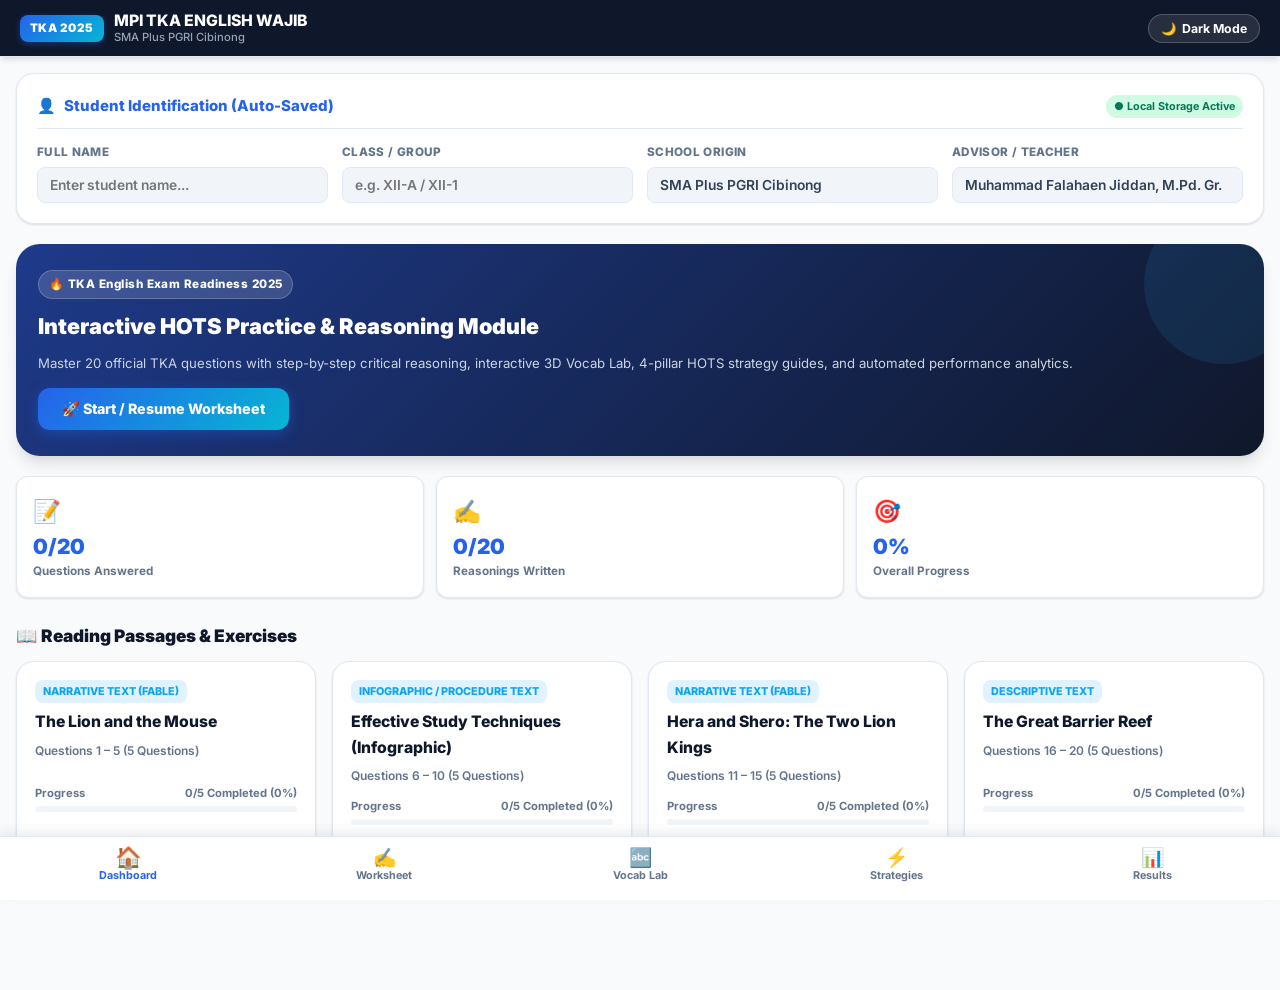
==== student.html @ 80ebc9cf "Add files via upload" ====
<!DOCTYPE html>
<html lang="en" data-theme="light">
<head>
  <meta charset="UTF-8">
  <meta name="viewport" content="width=device-width, initial-scale=1.0, maximum-scale=1.0, user-scalable=no, viewport-fit=cover">
  <title>MPI TKA BAHASA INGGRIS SMA 2025 (WAJIB) — Student Worksheet & Reasoning Mode</title>
  <meta name="description" content="Modul Latihan 20 Soal TKA, Penalaran Siswa, Vocab Lab & Strategi Cepat TKA Bahasa Inggris SMA 2025 — SMA Plus PGRI Cibinong">

  <!-- Google Fonts: Inter & Merriweather -->
  <link rel="preconnect" href="https://fonts.googleapis.com">
  <link rel="preconnect" href="https://fonts.gstatic.com" crossorigin>
  <link href="https://fonts.googleapis.com/css2?family=Inter:wght@400;500;600;700;800;900&family=Merriweather:ital,wght@0,300;0,400;0,700;1,300;1,400&display=swap" rel="stylesheet">

  <!-- Main Stylesheet -->
  <link rel="stylesheet" href="style.css">
</head>
<body>

<div class="app-container">
  <!-- ========================================================================
       TOP NAVIGATION BAR
       ======================================================================== -->
  <header class="navbar">
    <div class="nav-brand" onclick="setView('dashboard')">
      <span class="brand-badge">TKA 2025</span>
      <div class="brand-title">
        <span>MPI TKA ENGLISH WAJIB</span>
        <span class="sub">SMA Plus PGRI Cibinong</span>
      </div>
    </div>
    <div class="nav-actions">
      <button class="btn-theme-toggle" id="btn-theme-toggle" onclick="toggleTheme()">
        <span id="theme-icon">🌙</span>
        <span id="theme-label">Dark Mode</span>
      </button>
    </div>
  </header>

  <!-- ========================================================================
       MAIN VIEWS CONTAINER
       ======================================================================== -->
  <main class="main-view-container">

    <!-- ======================================================================
         MODUL 1: DASHBOARD & IDENTITAS SISWA
         ====================================================================== -->
    <section id="view-dashboard" class="view-section active">
      <!-- Student Profile Card -->
      <div class="student-id-card">
        <div class="id-card-header">
          <div class="id-card-title">
            <span>👤</span>
            <span>Student Identification (Auto-Saved)</span>
          </div>
          <span class="auto-save-pill">● Local Storage Active</span>
        </div>
        <div class="student-inputs-grid">
          <div class="student-input-group">
            <label class="student-input-label" for="input-student-name">Full Name</label>
            <input type="text" id="input-student-name" class="student-input-field" placeholder="Enter student name...">
          </div>
          <div class="student-input-group">
            <label class="student-input-label" for="input-student-class">Class / Group</label>
            <input type="text" id="input-student-class" class="student-input-field" placeholder="e.g. XII-A / XII-1">
          </div>
          <div class="student-input-group">
            <label class="student-input-label" for="input-student-school">School Origin</label>
            <input type="text" id="input-student-school" class="student-input-field" value="SMA Plus PGRI Cibinong" readonly>
          </div>
          <div class="student-input-group">
            <label class="student-input-label" for="input-student-teacher">Advisor / Teacher</label>
            <input type="text" id="input-student-teacher" class="student-input-field" value="Muhammad Falahaen Jiddan, M.Pd. Gr." readonly>
          </div>
        </div>
      </div>

      <!-- Hero Banner -->
      <div class="dash-hero-card">
        <div class="hero-tag">🔥 TKA English Exam Readiness 2025</div>
        <h1 class="hero-main-title">Interactive HOTS Practice & Reasoning Module</h1>
        <p class="hero-main-desc">
          Master 20 official TKA questions with step-by-step critical reasoning, interactive 3D Vocab Lab, 4-pillar HOTS strategy guides, and automated performance analytics.
        </p>
        <button class="hero-btn-start" onclick="setView('worksheet')">
          <span>🚀 Start / Resume Worksheet</span>
        </button>
      </div>

      <!-- Summary Statistics Indicators -->
      <div class="dash-stats-grid">
        <div class="dash-stat-box">
          <div class="stat-icon">📝</div>
          <div class="stat-val" id="dash-stat-answered">0/20</div>
          <div class="stat-label">Questions Answered</div>
        </div>
        <div class="dash-stat-box">
          <div class="stat-icon">✍️</div>
          <div class="stat-val" id="dash-stat-reasons">0/20</div>
          <div class="stat-label">Reasonings Written</div>
        </div>
        <div class="dash-stat-box">
          <div class="stat-icon">🎯</div>
          <div class="stat-val" id="dash-stat-progress">0%</div>
          <div class="stat-label">Overall Progress</div>
        </div>
      </div>

      <!-- Reading Passages List -->
      <div class="section-heading">
        <span>📖 Reading Passages & Exercises</span>
      </div>
      <div class="passages-grid" id="dashboard-passages-list">
        <!-- Injected via JavaScript -->
      </div>
    </section>

    <!-- ======================================================================
         MODUL 2: WORKSHEET & STUDENT REASONING (HOTS)
         ====================================================================== -->
    <section id="view-worksheet" class="view-section">
      <!-- Mobile Segmented Switcher (Visible on Mobile) -->
      <div class="segmented-control">
        <button class="segmented-btn" id="btn-seg-read" onclick="setMobileWorksheetTab('read')">
          📖 Read Passage
        </button>
        <button class="segmented-btn active" id="btn-seg-quiz" onclick="setMobileWorksheetTab('quiz')">
          ✍️ Questions & Reasons
        </button>
      </div>

      <!-- Horizontal Scrollable Question Number Pills Bar (1 - 20) -->
      <div class="question-pills-bar" id="question-pills-bar">
        <!-- Injected via JavaScript -->
      </div>

      <!-- Split Workspace Container -->
      <div class="workspace-container" id="worksheet-split-area" data-mobile-tab="quiz">
        <!-- Left Panel: Reading Passage -->
        <div class="reading-panel">
          <div class="reading-toolbar">
            <div class="reading-controls-group">
              <span style="font-size: 0.78rem; font-weight: 800; color: var(--text-muted);">FONT:</span>
              <button class="tool-btn" onclick="setFontSize('sm')">A-</button>
              <button class="tool-btn" onclick="setFontSize('md')">Default</button>
              <button class="tool-btn" onclick="setFontSize('lg')">A+</button>
              <button class="tool-btn" onclick="setFontFamily('serif')">Serif</button>
              <button class="tool-btn" onclick="setFontFamily('sans')">Sans</button>
            </div>
          </div>

          <!-- Audio TTS Toolbar -->
          <div class="tts-player-bar">
            <div class="tts-status">
              <span id="tts-status-text">TTS Audio Reader</span>
            </div>
            <div class="tts-btns">
              <button class="btn-tts" id="btn-tts-play" onclick="speakPassage()">🔊 Play Passage</button>
            </div>
          </div>

          <div class="reading-meta-header">
            <h2 class="reading-title" id="reading-text-title">Reading Passage</h2>
            <p class="reading-citation" id="reading-text-citation">Source & Genre</p>
          </div>

          <!-- Paragraphs Content -->
          <div class="passage-content font-serif size-md" id="reading-passage-body">
            <!-- Injected via JavaScript -->
          </div>
        </div>

        <!-- Right Panel: Questions & Reasoning -->
        <div class="quiz-panel">
          <div class="question-card">
            <div class="q-header">
              <span class="q-number-title" id="q-number-display">Question 1 of 20</span>
              <span class="q-indicator-tag" id="q-indicator-display">Indicator Type</span>
            </div>

            <div class="q-body-text" id="q-body-display">
              <!-- Question Text -->
            </div>

            <!-- Options Container (MC / MCMA / Categorization) -->
            <div id="q-options-container">
              <!-- Injected via JavaScript -->
            </div>

            <!-- Mandatory Reasoning Box (HOTS) -->
            <div class="reasoning-box-wrapper">
              <div class="reasoning-header">
                <span class="reasoning-title">✍️ Why did you choose this answer? (Reasoning & Text Evidence)</span>
                <span class="char-counter" id="q-reason-char-count">0 chars</span>
              </div>
              <p class="reasoning-helper-text">
                Cite specific paragraph numbers (e.g. ¶ P2, ¶ P4) or key sentences that substantiate your choice.
              </p>
              <textarea
                id="q-student-reason"
                class="student-reason-textarea"
                placeholder="Type your critical reasoning and textual evidence here..."
                oninput="onReasonInput(event)"
              ></textarea>
            </div>
          </div>

          <!-- Footer Navigation -->
          <div class="worksheet-footer-nav">
            <button class="btn-q-nav" id="btn-q-prev" onclick="selectQuestionIndex(AppState.currentQuestionIndex - 1)">
              ◀ Previous
            </button>
            <button class="btn-q-nav primary" id="btn-q-next" onclick="selectQuestionIndex(AppState.currentQuestionIndex + 1)">
              <span>Next Question</span> ➔
            </button>
          </div>
        </div>
      </div>

      <!-- Floating Action Button "👀 Peek Passage" (Mobile) -->
      <button class="btn-fab-peek" id="btn-fab-peek" onclick="openPeekPassage()">
        <span>👀 Peek Passage</span>
      </button>
    </section>

    <!-- ======================================================================
         MODUL 3: VOCABULARY / CONCEPT LAB (4 INTERACTIVE MODES)
         ====================================================================== -->
    <section id="view-vocab" class="view-section">
      <div class="section-heading">
        <span>🔤 Vocabulary & Concept Lab</span>
      </div>

      <!-- Filter Pills Bar -->
      <div class="filter-pills-bar">
        <button class="filter-pill-btn active" data-filter="all" onclick="setVocabFilter('all')">All Passages</button>
        <button class="filter-pill-btn" data-filter="1" onclick="setVocabFilter('1')">Text 1 (Fable 1)</button>
        <button class="filter-pill-btn" data-filter="2" onclick="setVocabFilter('2')">Text 2 (Infographic)</button>
        <button class="filter-pill-btn" data-filter="3" onclick="setVocabFilter('3')">Text 3 (Fable 2)</button>
        <button class="filter-pill-btn" data-filter="4" onclick="setVocabFilter('4')">Text 4 (Descriptive)</button>
      </div>

      <!-- 4 Activity Mode Tabs -->
      <div class="vocab-mode-tabs">
        <button class="vocab-mode-btn active" data-act="flipcard" onclick="setVocabActivity('flipcard')">🎴 Flip Cards</button>
        <button class="vocab-mode-btn" data-act="match" onclick="setVocabActivity('match')">🧩 Match Words</button>
        <button class="vocab-mode-btn" data-act="context" onclick="setVocabActivity('context')">💡 Context Quiz</button>
        <button class="vocab-mode-btn" data-act="table" onclick="setVocabActivity('table')">📋 Word Master</button>
      </div>

      <!-- Mode 1: 3D Flip Card Container -->
      <div id="vocab-mode-flipcard">
        <div class="flipcard-container">
          <div class="flipcard-card" id="flipcard-item" onclick="flipCurrentCard()">
            <!-- Injected via JavaScript -->
          </div>
          <div class="flip-controls">
            <button class="tool-btn" onclick="prevFlipCard()">◀ Prev</button>
            <span id="flipcard-counter" style="font-weight: 800; font-size: 0.85rem;">Card 1 of 10</span>
            <button class="tool-btn" onclick="nextFlipCard()">Next ▶</button>
            <button class="tool-btn" onclick="shuffleFlipCards()">🔀 Shuffle</button>
          </div>
        </div>
      </div>

      <!-- Mode 2: Match Words Game Container -->
      <div id="vocab-mode-match" style="display: none;">
        <div class="match-game-container">
          <div class="match-game-header">
            <span id="match-game-score" style="font-weight: 800; color: var(--academic-blue);">Matched: 0 / 6</span>
            <button class="tool-btn" onclick="resetMatchGame()">🔄 New Shuffle</button>
          </div>
          <div class="match-grid-cols">
            <div class="match-col" id="match-col-left">
              <!-- English Words -->
            </div>
            <div class="match-col" id="match-col-right">
              <!-- Indonesian Meanings -->
            </div>
          </div>
        </div>
      </div>

      <!-- Mode 3: Context Quiz Container -->
      <div id="vocab-mode-context" style="display: none;">
        <div id="context-quiz-box">
          <!-- Injected via JavaScript -->
        </div>
      </div>

      <!-- Mode 4: Word Master Table Container -->
      <div id="vocab-mode-table" style="display: none;">
        <input
          type="text"
          id="vocab-table-search"
          class="word-search-input"
          placeholder="🔍 Instant search vocabulary, pronunciation, or meaning..."
          oninput="filterVocabTable()"
        >
        <div class="vocab-table-container">
          <table class="vocab-table">
            <thead>
              <tr>
                <th>Word & Phonetic</th>
                <th>Part of Speech</th>
                <th>Indonesian Meaning</th>
                <th>Context / Example</th>
              </tr>
            </thead>
            <tbody id="vocab-table-body">
              <!-- Injected via JavaScript -->
            </tbody>
          </table>
        </div>
      </div>
    </section>

    <!-- ======================================================================
         MODUL 4: STRATEGY GUIDE (PANDUAN STRATEGI HOTS — 4 PILAR)
         ====================================================================== -->
    <section id="view-strategy" class="view-section">
      <div class="section-heading">
        <span>⚡ 4-Pillar HOTS Strategy Guides</span>
      </div>
      <p style="color: var(--text-secondary); margin-bottom: 16px; font-size: 0.92rem;">
        Panduan sistematis 4 pilar (Formula Emas, Ciri Pertanyaan, Langkah Sistematis, dan Waspada Pengecoh) untuk menuntun penalaran logis pada setiap indikator soal TKA 2025.
      </p>

      <div class="strategy-accordion-container" id="strategy-accordion-list">
        <!-- Injected via JavaScript -->
      </div>
    </section>

    <!-- ======================================================================
         MODUL 5: ANSWER SHEET, EVALUASI OTOMATIS & ANALISIS PERFORMA
         ====================================================================== -->
    <section id="view-results" class="view-section">
      <!-- Performance Score Hero -->
      <div class="results-hero-card">
        <div class="score-display-ring">
          <span class="score-number" id="res-score-number">--</span>
          <span class="score-total-denom">/ 100</span>
        </div>
        <h2 style="font-size: 1.3rem; font-weight: 900; color: #ffffff;">TKA Exam Performance Report</h2>
        <div class="results-stats-row">
          <span class="res-badge correct" id="res-count-correct">✅ 0 Correct</span>
          <span class="res-badge incorrect" id="res-count-incorrect">❌ 0 Incorrect</span>
          <span class="res-badge unanswered" id="res-count-unanswered">⏳ 20 Pending Evaluation</span>
        </div>
      </div>

      <!-- Action Toolbar -->
      <div class="results-actions-bar">
        <button class="btn-action-sheet wa" onclick="shareToWhatsApp()">
          <span>📲 Send to Teacher (WhatsApp)</span>
        </button>
        <button class="btn-action-sheet print" onclick="printResults()">
          <span>🖨️ Print / Save PDF</span>
        </button>
        <button class="btn-action-sheet copy" onclick="copySummaryToClipboard()">
          <span>📋 Copy Summary</span>
        </button>
        <button class="btn-action-sheet reset" onclick="openResetModal()">
          <span>🔄 Reset Worksheet</span>
        </button>
      </div>

      <!-- Self-Assessment Guidance Card -->
      <div class="self-eval-instruction-card">
        <div class="instruction-header">
          <span class="instruction-icon">📋</span>
          <span class="instruction-title">Self-Assessment Instructions</span>
        </div>
        <p class="instruction-body">
          Please review your submitted answers and written reasonings below. Verify each question based on classroom discussion or teacher guidance, then independently mark each question as either <strong>Correct (Benar)</strong> or <strong>Incorrect (Salah)</strong> to calculate your final score.
        </p>
      </div>

      <!-- Comprehensive Question Review (1–20) -->
      <div class="section-heading">
        <span>📑 Student Answers & Self-Assessment</span>
      </div>
      <div class="review-cards-list" id="results-review-list">
        <!-- Injected via JavaScript -->
      </div>
    </section>

  </main>

  <!-- ========================================================================
       BOTTOM NAVIGATION BAR (FIXED ON SCREEN BOTTOM)
       ======================================================================== -->
  <nav class="bottom-nav">
    <button class="bottom-nav-item active" data-view="dashboard" onclick="setView('dashboard')">
      <span class="nav-icon">🏠</span>
      <span>Dashboard</span>
    </button>
    <button class="bottom-nav-item" data-view="worksheet" onclick="setView('worksheet')">
      <span class="nav-icon">✍️</span>
      <span>Worksheet</span>
    </button>
    <button class="bottom-nav-item" data-view="vocab" onclick="setView('vocab')">
      <span class="nav-icon">🔤</span>
      <span>Vocab Lab</span>
    </button>
    <button class="bottom-nav-item" data-view="strategy" onclick="setView('strategy')">
      <span class="nav-icon">⚡</span>
      <span>Strategies</span>
    </button>
    <button class="bottom-nav-item" data-view="results" onclick="setView('results')">
      <span class="nav-icon">📊</span>
      <span>Results</span>
    </button>
  </nav>

  <!-- ========================================================================
       PEEK PASSAGE BOTTOM SHEET MODAL (MOBILE)
       ======================================================================== -->
  <div class="bottom-sheet-overlay" id="peek-sheet-overlay" onclick="closePeekPassage()">
    <div class="bottom-sheet-drawer" onclick="event.stopPropagation()">
      <div class="bottom-sheet-header">
        <h3 class="bottom-sheet-title" id="peek-sheet-title">📖 Reading Passage</h3>
        <button class="btn-close-sheet" onclick="closePeekPassage()">✕</button>
      </div>
      <div class="bottom-sheet-body" id="peek-sheet-body">
        <!-- Injected via JavaScript -->
      </div>
    </div>
  </div>

  <!-- ========================================================================
       RESET CONFIRMATION MODAL
       ======================================================================== -->
  <div class="modal-overlay" id="reset-confirm-modal" onclick="closeResetModal()">
    <div class="modal-content" onclick="event.stopPropagation()">
      <h3 style="font-size: 1.2rem; font-weight: 900; color: var(--accent-rose);">⚠️ Reset Worksheet Answers?</h3>
      <p style="color: var(--text-secondary); font-size: 0.95rem; line-height: 1.5;">
        This will clear all your answers and written reasonings for questions 1 to 20. Your student profile will remain saved. Are you sure you want to proceed?
      </p>
      <div style="display: flex; gap: 10px; justify-content: flex-end; margin-top: 10px;">
        <button class="tool-btn" onclick="closeResetModal()">Cancel</button>
        <button class="btn-q-nav primary" style="background: var(--accent-rose); border-color: var(--accent-rose);" onclick="confirmResetWorksheet()">
          Yes, Reset All
        </button>
      </div>
    </div>
  </div>

  <!-- Toast Notification Container -->
  <div class="toast-container" id="toast-container"></div>

</div>

<!-- Data & Application Scripts (100% Standalone, Dependency-Free) -->
<script src="data.js"></script>
<script src="student.js"></script>
</body>
</html>
---- style.css ----
/* ==========================================================================
   MPI TKA BAHASA INGGRIS SMA 2025 (WAJIB)
   MOBILE-FIRST TOUCH UI & DESKTOP RESPONSIVE STYLESHEET
   Developer: Muhammad Falahaen Jiddan, M.Pd. Gr. — SMA Plus PGRI Cibinong
   ========================================================================== */

:root {
  /* Common Color Accents */
  --academic-blue: #2563eb;
  --academic-blue-light: #3b82f6;
  --academic-blue-dark: #1d4ed8;
  --academic-indigo: #4f46e5;
  --accent-cyan: #0ea5e9;
  --accent-cyan-light: #e0f2fe;
  --accent-emerald: #10b981;
  --accent-emerald-light: #d1fae5;
  --accent-emerald-dark: #047857;
  --accent-amber: #f59e0b;
  --accent-amber-light: #fef3c7;
  --accent-amber-dark: #b45309;
  --accent-rose: #f43f5e;
  --accent-rose-light: #ffe4e6;
  --accent-purple: #8b5cf6;
  --accent-purple-light: #ede9fe;

  /* LIGHT THEME VARIABLES */
  --bg-main: #f8fafc;
  --bg-card: #ffffff;
  --bg-card-alt: #f1f5f9;
  --bg-card-hover: #f8fafc;
  --bg-nav: #0f172a;
  --border-color: #e2e8f0;
  --border-focus: #3b82f6;

  --text-main: #0f172a;
  --text-secondary: #334155;
  --text-muted: #64748b;
  --text-light: #ffffff;

  --reading-bg: #ffffff;
  --reading-text: #1e293b;
  --reading-border: #e2e8f0;
  --reading-p-num-bg: #e0f2fe;
  --reading-p-num-text: #0369a1;

  --shadow-xs: 0 1px 2px rgba(0, 0, 0, 0.05);
  --shadow-sm: 0 1px 3px rgba(0, 0, 0, 0.08), 0 1px 2px rgba(0, 0, 0, 0.04);
  --shadow-md: 0 4px 6px -1px rgba(0, 0, 0, 0.1), 0 2px 4px -2px rgba(0, 0, 0, 0.05);
  --shadow-lg: 0 10px 15px -3px rgba(0, 0, 0, 0.12), 0 4px 6px -4px rgba(0, 0, 0, 0.06);
  --shadow-xl: 0 20px 25px -5px rgba(0, 0, 0, 0.15), 0 8px 10px -6px rgba(0, 0, 0, 0.08);

  --radius-sm: 8px;
  --radius-md: 12px;
  --radius-lg: 18px;
  --radius-xl: 24px;
  --radius-full: 9999px;

  --font-sans: 'Inter', -apple-system, BlinkMacSystemFont, 'Segoe UI', Roboto, Helvetica, Arial, sans-serif;
  --font-serif: 'Merriweather', Georgia, 'Times New Roman', serif;
}

/* ==========================================================================
   DARK THEME VARIABLES
   ========================================================================== */
[data-theme="dark"] {
  --bg-main: #0b0f19;
  --bg-card: #131b2e;
  --bg-card-alt: #1e293b;
  --bg-card-hover: #1c263c;
  --bg-nav: #070a12;
  --border-color: #27354f;
  --border-focus: #60a5fa;

  --text-main: #f1f5f9;
  --text-secondary: #cbd5e1;
  --text-muted: #94a3b8;
  --text-light: #ffffff;

  --reading-bg: #111827;
  --reading-text: #f3f4f6;
  --reading-border: #1f2937;
  --reading-p-num-bg: #1e3a8a;
  --reading-p-num-text: #93c5fd;

  --accent-cyan-light: #082f49;
  --accent-emerald-light: #064e3b;
  --accent-amber-light: #451a03;
  --accent-rose-light: #4c0519;
  --accent-purple-light: #3b0764;

  --shadow-xs: 0 1px 2px rgba(0, 0, 0, 0.3);
  --shadow-sm: 0 1px 3px rgba(0, 0, 0, 0.4);
  --shadow-md: 0 4px 8px rgba(0, 0, 0, 0.5);
  --shadow-lg: 0 10px 20px rgba(0, 0, 0, 0.6);
  --shadow-xl: 0 20px 30px rgba(0, 0, 0, 0.7);
}

/* ==========================================================================
   BASE & RESET STYLES (TOUCH OPTIMIZED)
   ========================================================================== */
* {
  margin: 0;
  padding: 0;
  box-sizing: border-box;
  -webkit-tap-highlight-color: transparent;
  transition: background-color 0.2s ease, border-color 0.2s ease, color 0.2s ease;
}

html, body {
  width: 100%;
  min-height: 100%;
  font-family: var(--font-sans);
  background-color: var(--bg-main);
  color: var(--text-main);
  line-height: 1.6;
  font-size: 15px;
  overflow-x: hidden;
  -webkit-font-smoothing: antialiased;
}

button, input, select, textarea, a {
  touch-action: manipulation !important;
  pointer-events: auto !important;
}

button {
  cursor: pointer;
  border: none;
  font-family: inherit;
}

.app-container {
  min-height: 100vh;
  display: flex;
  flex-direction: column;
  padding-bottom: 84px; /* Safe space for fixed bottom navigation */
}

/* ==========================================================================
   TOP NAVIGATION BAR
   ========================================================================== */
.navbar {
  background-color: var(--bg-nav);
  color: var(--text-light);
  padding: 12px 20px;
  display: flex;
  align-items: center;
  justify-content: space-between;
  box-shadow: var(--shadow-md);
  position: sticky;
  top: 0;
  z-index: 150;
  border-bottom: 1px solid var(--border-color);
}

.nav-brand {
  display: flex;
  align-items: center;
  gap: 10px;
  cursor: pointer;
  user-select: none;
}

.brand-badge {
  background: linear-gradient(135deg, #2563eb, #06b6d4);
  color: white;
  font-weight: 900;
  font-size: 0.78rem;
  padding: 4px 10px;
  border-radius: var(--radius-sm);
  letter-spacing: 0.04em;
  box-shadow: 0 2px 6px rgba(37, 99, 235, 0.4);
}

.brand-title {
  font-size: 1.05rem;
  font-weight: 800;
  color: #ffffff;
  display: flex;
  flex-direction: column;
  line-height: 1.2;
}

.brand-title span.sub {
  font-size: 0.75rem;
  font-weight: 500;
  color: #94a3b8;
}

.nav-actions {
  display: flex;
  align-items: center;
  gap: 8px;
}

.btn-theme-toggle {
  background: rgba(255, 255, 255, 0.1);
  color: #ffffff;
  border: 1px solid rgba(255, 255, 255, 0.2);
  padding: 6px 12px;
  border-radius: var(--radius-full);
  font-size: 0.82rem;
  font-weight: 700;
  display: flex;
  align-items: center;
  gap: 6px;
  transition: all 0.2s ease;
}

.btn-theme-toggle:hover {
  background: rgba(255, 255, 255, 0.2);
}

/* ==========================================================================
   BOTTOM NAVIGATION BAR (MOBILE-FIRST)
   ========================================================================== */
.bottom-nav {
  position: fixed;
  bottom: 0;
  left: 0;
  right: 0;
  height: 64px;
  background-color: var(--bg-card);
  border-top: 1px solid var(--border-color);
  box-shadow: 0 -4px 12px rgba(0, 0, 0, 0.08);
  display: flex;
  align-items: center;
  justify-content: space-around;
  z-index: 200;
  padding-bottom: max(6px, env(safe-area-inset-bottom));
}

.bottom-nav-item {
  flex: 1;
  display: flex;
  flex-direction: column;
  align-items: center;
  justify-content: center;
  background: transparent;
  color: var(--text-muted);
  padding: 6px 0;
  gap: 2px;
  font-size: 0.72rem;
  font-weight: 700;
  text-decoration: none;
  transition: all 0.2s ease;
  user-select: none;
}

.bottom-nav-item .nav-icon {
  font-size: 1.25rem;
  line-height: 1;
  transition: transform 0.2s ease;
}

.bottom-nav-item.active {
  color: var(--academic-blue);
}

.bottom-nav-item.active .nav-icon {
  transform: scale(1.15);
}

/* ==========================================================================
   MAIN VIEW CONTAINER
   ========================================================================== */
.main-view-container {
  max-width: 1280px;
  width: 100%;
  margin: 0 auto;
  padding: 16px;
  flex: 1;
}

.view-section {
  display: none;
  animation: fadeInView 0.25s cubic-bezier(0.16, 1, 0.3, 1);
}

.view-section.active {
  display: block;
}

@keyframes fadeInView {
  from { opacity: 0; transform: translateY(8px); }
  to { opacity: 1; transform: translateY(0); }
}

/* ==========================================================================
   MODUL 1: DASHBOARD & IDENTITAS SISWA
   ========================================================================== */
.student-id-card {
  background: var(--bg-card);
  border: 1px solid var(--border-color);
  border-radius: var(--radius-lg);
  padding: 20px;
  margin-bottom: 20px;
  box-shadow: var(--shadow-sm);
  display: flex;
  flex-direction: column;
  gap: 14px;
}

.id-card-header {
  display: flex;
  align-items: center;
  justify-content: space-between;
  border-bottom: 1px solid var(--border-color);
  padding-bottom: 10px;
}

.id-card-title {
  display: flex;
  align-items: center;
  gap: 8px;
  font-size: 1rem;
  font-weight: 800;
  color: var(--academic-blue);
}

.auto-save-pill {
  font-size: 0.72rem;
  font-weight: 700;
  background: var(--accent-emerald-light);
  color: var(--accent-emerald-dark);
  padding: 3px 8px;
  border-radius: var(--radius-full);
}

.student-inputs-grid {
  display: grid;
  grid-template-columns: repeat(auto-fit, minmax(220px, 1fr));
  gap: 14px;
}

.student-input-group {
  display: flex;
  flex-direction: column;
  gap: 5px;
}

.student-input-label {
  font-size: 0.78rem;
  font-weight: 800;
  color: var(--text-muted);
  text-transform: uppercase;
  letter-spacing: 0.03em;
}

.student-input-field {
  padding: 9px 12px;
  border-radius: var(--radius-sm);
  border: 1.5px solid var(--border-color);
  background: var(--bg-card-alt);
  color: var(--text-main);
  font-family: inherit;
  font-size: 0.92rem;
  font-weight: 600;
}

.student-input-field:focus {
  outline: none;
  border-color: var(--academic-blue);
  background: var(--bg-card);
  box-shadow: 0 0 0 3px rgba(37, 99, 235, 0.12);
}

.student-input-field[readonly] {
  background: var(--bg-card-alt);
  color: var(--text-secondary);
  cursor: default;
}

/* Dashboard Hero Banner */
.dash-hero-card {
  background: linear-gradient(135deg, #1e3a8a, #0f172a);
  color: white;
  border-radius: var(--radius-xl);
  padding: 26px 22px;
  margin-bottom: 20px;
  box-shadow: var(--shadow-lg);
  display: flex;
  flex-direction: column;
  gap: 14px;
  position: relative;
  overflow: hidden;
}

.dash-hero-card::after {
  content: '';
  position: absolute;
  top: -40px;
  right: -40px;
  width: 160px;
  height: 160px;
  border-radius: 50%;
  background: rgba(56, 189, 248, 0.1);
  pointer-events: none;
}

.hero-tag {
  display: inline-flex;
  align-items: center;
  gap: 6px;
  background: rgba(255, 255, 255, 0.15);
  border: 1px solid rgba(255, 255, 255, 0.2);
  padding: 4px 10px;
  border-radius: var(--radius-full);
  font-size: 0.78rem;
  font-weight: 800;
  letter-spacing: 0.04em;
  width: fit-content;
}

.hero-main-title {
  font-size: 1.45rem;
  font-weight: 900;
  line-height: 1.25;
  color: #ffffff;
}

.hero-main-desc {
  font-size: 0.88rem;
  color: #cbd5e1;
  line-height: 1.5;
}

.hero-btn-start {
  background: linear-gradient(135deg, #2563eb, #06b6d4);
  color: #ffffff;
  padding: 12px 24px;
  border-radius: var(--radius-md);
  font-weight: 800;
  font-size: 0.95rem;
  display: inline-flex;
  align-items: center;
  gap: 8px;
  width: fit-content;
  box-shadow: 0 4px 14px rgba(37, 99, 235, 0.4);
  transition: transform 0.2s ease, box-shadow 0.2s ease;
}

.hero-btn-start:active {
  transform: scale(0.97);
}

/* Statistics Summary Indicators */
.dash-stats-grid {
  display: grid;
  grid-template-columns: repeat(auto-fit, minmax(140px, 1fr));
  gap: 12px;
  margin-bottom: 24px;
}

.dash-stat-box {
  background: var(--bg-card);
  border: 1px solid var(--border-color);
  border-radius: var(--radius-md);
  padding: 16px;
  box-shadow: var(--shadow-sm);
  display: flex;
  flex-direction: column;
  gap: 4px;
}

.stat-icon {
  font-size: 1.5rem;
  margin-bottom: 2px;
}

.stat-val {
  font-size: 1.4rem;
  font-weight: 900;
  color: var(--academic-blue);
  line-height: 1.1;
}

.stat-label {
  font-size: 0.78rem;
  font-weight: 700;
  color: var(--text-muted);
}

/* Passage Cards Grid */
.section-heading {
  font-size: 1.15rem;
  font-weight: 900;
  color: var(--text-main);
  margin-bottom: 12px;
  display: flex;
  align-items: center;
  justify-content: space-between;
}

.passages-grid {
  display: grid;
  grid-template-columns: repeat(auto-fit, minmax(280px, 1fr));
  gap: 16px;
}

.passage-card {
  background: var(--bg-card);
  border: 1px solid var(--border-color);
  border-radius: var(--radius-lg);
  padding: 18px;
  box-shadow: var(--shadow-sm);
  display: flex;
  flex-direction: column;
  justify-content: space-between;
  gap: 12px;
  position: relative;
  overflow: hidden;
}

.passage-card:hover {
  border-color: var(--academic-blue-light);
  box-shadow: var(--shadow-md);
}

.passage-card-top {
  display: flex;
  flex-direction: column;
  gap: 6px;
}

.passage-genre-badge {
  display: inline-block;
  font-size: 0.72rem;
  font-weight: 800;
  text-transform: uppercase;
  background: var(--accent-cyan-light);
  color: var(--accent-cyan);
  padding: 3px 8px;
  border-radius: var(--radius-sm);
  width: fit-content;
}

.passage-card-title {
  font-size: 1.05rem;
  font-weight: 800;
  color: var(--text-main);
}

.passage-card-range {
  font-size: 0.8rem;
  font-weight: 600;
  color: var(--text-muted);
}

.passage-progress-wrapper {
  display: flex;
  flex-direction: column;
  gap: 4px;
}

.passage-progress-bar-bg {
  height: 6px;
  background: var(--bg-card-alt);
  border-radius: var(--radius-full);
  overflow: hidden;
}

.passage-progress-fill {
  height: 100%;
  background: linear-gradient(90deg, #10b981, #059669);
  width: 0%;
  border-radius: var(--radius-full);
  transition: width 0.3s ease;
}

.passage-progress-text {
  font-size: 0.75rem;
  font-weight: 700;
  color: var(--text-muted);
  display: flex;
  justify-content: space-between;
}

.btn-open-worksheet {
  background: var(--academic-blue);
  color: white;
  padding: 9px 16px;
  border-radius: var(--radius-sm);
  font-weight: 700;
  font-size: 0.88rem;
  display: flex;
  align-items: center;
  justify-content: center;
  gap: 6px;
  transition: background 0.2s ease;
}

.btn-open-worksheet:hover {
  background: var(--academic-blue-dark);
}

/* ==========================================================================
   MODUL 2: WORKSHEET & STUDENT REASONING (HOTS)
   ========================================================================== */
/* Segmented Control Switcher */
.segmented-control {
  display: flex;
  background: var(--bg-card-alt);
  border: 1px solid var(--border-color);
  border-radius: var(--radius-md);
  padding: 4px;
  gap: 4px;
  margin-bottom: 16px;
}

.segmented-btn {
  flex: 1;
  padding: 9px 12px;
  border-radius: var(--radius-sm);
  border: none;
  font-size: 0.88rem;
  font-weight: 800;
  background: transparent;
  color: var(--text-muted);
  text-align: center;
  transition: all 0.2s ease;
  display: flex;
  align-items: center;
  justify-content: center;
  gap: 6px;
}

.segmented-btn.active {
  background: var(--bg-card);
  color: var(--academic-blue);
  box-shadow: var(--shadow-sm);
}

/* Horizontal Question Number Pills Bar */
.question-pills-bar {
  display: flex;
  align-items: center;
  gap: 6px;
  overflow-x: auto;
  padding: 6px 2px 14px 2px;
  margin-bottom: 14px;
  scrollbar-width: thin;
}

.question-pills-bar::-webkit-scrollbar {
  height: 4px;
}

.question-pills-bar::-webkit-scrollbar-thumb {
  background: var(--border-color);
  border-radius: 4px;
}

.q-pill {
  flex-shrink: 0;
  width: 38px;
  height: 38px;
  border-radius: var(--radius-sm);
  border: 1.5px solid var(--border-color);
  background: var(--bg-card);
  color: var(--text-secondary);
  font-size: 0.88rem;
  font-weight: 800;
  display: flex;
  align-items: center;
  justify-content: center;
  cursor: pointer;
  position: relative;
  transition: all 0.15s ease;
}

.q-pill:hover {
  border-color: var(--academic-blue-light);
}

.q-pill.active {
  background: var(--academic-blue);
  color: #ffffff;
  border-color: var(--academic-blue);
  box-shadow: 0 2px 6px rgba(37, 99, 235, 0.35);
  transform: translateY(-2px);
}

.q-pill.answered {
  border-color: var(--accent-emerald);
  background: var(--accent-emerald-light);
  color: var(--accent-emerald-dark);
}

.q-pill.answered.active {
  background: var(--accent-emerald);
  color: #ffffff;
  border-color: var(--accent-emerald);
}

/* Workspace Split Container */
.workspace-container {
  display: grid;
  grid-template-columns: 1fr 1.15fr;
  gap: 20px;
  align-items: start;
}

/* Reading Passage Panel */
.reading-panel {
  background: var(--reading-bg);
  border: 1px solid var(--reading-border);
  border-radius: var(--radius-lg);
  padding: 22px;
  box-shadow: var(--shadow-sm);
  display: flex;
  flex-direction: column;
  gap: 16px;
  max-height: calc(100vh - 160px);
  overflow-y: auto;
  position: sticky;
  top: 76px;
}

.reading-toolbar {
  display: flex;
  align-items: center;
  justify-content: space-between;
  flex-wrap: wrap;
  gap: 8px;
  border-bottom: 1px solid var(--reading-border);
  padding-bottom: 12px;
}

.reading-controls-group {
  display: flex;
  align-items: center;
  gap: 6px;
}

.tool-btn {
  background: var(--bg-card-alt);
  color: var(--text-secondary);
  border: 1px solid var(--border-color);
  padding: 5px 10px;
  border-radius: var(--radius-sm);
  font-size: 0.78rem;
  font-weight: 700;
  display: inline-flex;
  align-items: center;
  gap: 4px;
}

.tool-btn:hover {
  background: var(--border-color);
}

.reading-meta-header {
  display: flex;
  flex-direction: column;
  gap: 4px;
}

.reading-title {
  font-size: 1.25rem;
  font-weight: 900;
  color: var(--text-main);
  line-height: 1.3;
}

.reading-citation {
  font-size: 0.75rem;
  color: var(--text-muted);
  font-style: italic;
}

.passage-content {
  color: var(--reading-text);
  line-height: 1.75;
  font-size: 1rem;
  display: flex;
  flex-direction: column;
  gap: 14px;
}

.passage-content.font-serif {
  font-family: var(--font-serif);
}

.passage-content.font-sans {
  font-family: var(--font-sans);
}

.passage-content.size-sm { font-size: 0.9rem; line-height: 1.65; }
.passage-content.size-md { font-size: 1rem; line-height: 1.75; }
.passage-content.size-lg { font-size: 1.15rem; line-height: 1.85; }

.passage-paragraph {
  display: flex;
  gap: 10px;
  align-items: flex-start;
}

.p-number-badge {
  flex-shrink: 0;
  font-size: 0.72rem;
  font-weight: 800;
  background: var(--reading-p-num-bg);
  color: var(--reading-p-num-text);
  padding: 2px 6px;
  border-radius: 4px;
  margin-top: 4px;
  user-select: none;
}

.p-text {
  flex: 1;
}

/* Audio TTS Floating Bar inside Reading Panel */
.tts-player-bar {
  background: var(--bg-card-alt);
  border: 1px solid var(--border-color);
  border-radius: var(--radius-md);
  padding: 10px 14px;
  display: flex;
  align-items: center;
  justify-content: space-between;
  gap: 10px;
}

.tts-status {
  font-size: 0.8rem;
  font-weight: 700;
  color: var(--text-muted);
  display: flex;
  align-items: center;
  gap: 6px;
}

.tts-btns {
  display: flex;
  align-items: center;
  gap: 6px;
}

.btn-tts {
  background: var(--academic-blue);
  color: white;
  padding: 6px 12px;
  border-radius: var(--radius-sm);
  font-size: 0.8rem;
  font-weight: 700;
}

/* Questions & Reasoning Panel */
.quiz-panel {
  display: flex;
  flex-direction: column;
  gap: 16px;
}

.question-card {
  background: var(--bg-card);
  border: 1px solid var(--border-color);
  border-radius: var(--radius-lg);
  padding: 22px;
  box-shadow: var(--shadow-sm);
  display: flex;
  flex-direction: column;
  gap: 16px;
}

.q-header {
  display: flex;
  align-items: center;
  justify-content: space-between;
  flex-wrap: wrap;
  gap: 8px;
  border-bottom: 1px solid var(--border-color);
  padding-bottom: 10px;
}

.q-number-title {
  font-size: 1.05rem;
  font-weight: 900;
  color: var(--academic-blue);
}

.q-indicator-tag {
  font-size: 0.75rem;
  font-weight: 700;
  background: var(--accent-purple-light);
  color: var(--accent-purple);
  padding: 3px 8px;
  border-radius: var(--radius-sm);
}

.q-body-text {
  font-size: 1.02rem;
  font-weight: 700;
  color: var(--text-main);
  line-height: 1.55;
  white-space: pre-line;
}

/* Multiple Choice & Multi-Select Options */
.options-list {
  display: flex;
  flex-direction: column;
  gap: 10px;
}

.option-item {
  display: flex;
  align-items: flex-start;
  gap: 12px;
  background: var(--bg-card-alt);
  border: 1.5px solid var(--border-color);
  border-radius: var(--radius-md);
  padding: 12px 14px;
  cursor: pointer;
  transition: all 0.15s ease;
  user-select: none;
}

.option-item:hover {
  border-color: var(--academic-blue-light);
  background: var(--bg-card);
}

.option-item.selected {
  border-color: var(--academic-blue);
  background: rgba(37, 99, 235, 0.08);
  box-shadow: 0 0 0 2px rgba(37, 99, 235, 0.15);
}

.opt-indicator {
  flex-shrink: 0;
  width: 26px;
  height: 26px;
  border-radius: var(--radius-sm);
  border: 1.5px solid var(--border-color);
  background: var(--bg-card);
  color: var(--text-secondary);
  font-weight: 800;
  font-size: 0.85rem;
  display: flex;
  align-items: center;
  justify-content: center;
  margin-top: 1px;
}

.option-item.selected .opt-indicator {
  background: var(--academic-blue);
  color: #ffffff;
  border-color: var(--academic-blue);
}

.opt-text {
  flex: 1;
  font-size: 0.95rem;
  font-weight: 600;
  color: var(--text-main);
  line-height: 1.5;
  white-space: pre-line;
}

/* Categorization Table Format */
.categorization-container {
  display: flex;
  flex-direction: column;
  gap: 12px;
}

.category-row {
  background: var(--bg-card-alt);
  border: 1.5px solid var(--border-color);
  border-radius: var(--radius-md);
  padding: 14px;
  display: flex;
  flex-direction: column;
  gap: 10px;
}

.cat-statement {
  font-size: 0.95rem;
  font-weight: 700;
  color: var(--text-main);
}

.cat-choices {
  display: flex;
  gap: 8px;
  flex-wrap: wrap;
}

.cat-choice-btn {
  flex: 1;
  min-width: 140px;
  padding: 8px 12px;
  border-radius: var(--radius-sm);
  border: 1.5px solid var(--border-color);
  background: var(--bg-card);
  color: var(--text-secondary);
  font-size: 0.85rem;
  font-weight: 700;
  text-align: center;
  transition: all 0.15s ease;
}

.cat-choice-btn.selected {
  background: var(--academic-blue);
  color: #ffffff;
  border-color: var(--academic-blue);
}

/* Reasoning Box */
.reasoning-box-wrapper {
  background: var(--bg-card-alt);
  border: 1.5px solid var(--border-color);
  border-left: 4px solid var(--academic-blue);
  border-radius: var(--radius-md);
  padding: 16px;
  display: flex;
  flex-direction: column;
  gap: 8px;
}

.reasoning-header {
  display: flex;
  align-items: center;
  justify-content: space-between;
}

.reasoning-title {
  font-size: 0.92rem;
  font-weight: 800;
  color: var(--text-main);
  display: flex;
  align-items: center;
  gap: 6px;
}

.char-counter {
  font-size: 0.75rem;
  color: var(--text-muted);
  font-weight: 600;
}

.reasoning-helper-text {
  font-size: 0.8rem;
  color: var(--text-muted);
  line-height: 1.4;
}

.student-reason-textarea {
  width: 100%;
  min-height: 90px;
  padding: 10px 12px;
  border-radius: var(--radius-sm);
  border: 1.5px solid var(--border-color);
  background: var(--bg-card);
  color: var(--text-main);
  font-family: var(--font-sans);
  font-size: 0.92rem;
  line-height: 1.5;
  resize: vertical;
}

.student-reason-textarea:focus {
  outline: none;
  border-color: var(--academic-blue);
  box-shadow: 0 0 0 3px rgba(37, 99, 235, 0.12);
}

/* Worksheet Footer Navigation */
.worksheet-footer-nav {
  display: flex;
  align-items: center;
  justify-content: space-between;
  gap: 10px;
}

.btn-q-nav {
  background: var(--bg-card);
  color: var(--text-secondary);
  border: 1.5px solid var(--border-color);
  padding: 10px 18px;
  border-radius: var(--radius-sm);
  font-size: 0.88rem;
  font-weight: 800;
  display: inline-flex;
  align-items: center;
  gap: 6px;
  transition: all 0.15s ease;
}

.btn-q-nav:hover {
  background: var(--bg-card-alt);
  border-color: var(--text-muted);
}

.btn-q-nav.primary {
  background: var(--academic-blue);
  color: #ffffff;
  border-color: var(--academic-blue);
}

.btn-q-nav.primary:hover {
  background: var(--academic-blue-dark);
}

/* Floating Action Button "👀 Peek Passage" */
.btn-fab-peek {
  display: none;
  position: fixed;
  bottom: 80px;
  right: 18px;
  background: linear-gradient(135deg, #1e3a8a, #0284c7);
  color: #ffffff;
  padding: 10px 16px;
  border-radius: var(--radius-full);
  box-shadow: 0 4px 16px rgba(2, 132, 199, 0.4);
  font-size: 0.88rem;
  font-weight: 800;
  z-index: 180;
  align-items: center;
  gap: 6px;
  border: 1.5px solid rgba(255, 255, 255, 0.3);
}

/* Bottom Sheet Modal for Peek Passage */
.bottom-sheet-overlay {
  position: fixed;
  top: 0;
  left: 0;
  right: 0;
  bottom: 0;
  background: rgba(11, 15, 25, 0.7);
  backdrop-filter: blur(4px);
  z-index: 300;
  opacity: 0;
  pointer-events: none !important;
  transition: opacity 0.25s ease;
  display: flex;
  align-items: flex-end;
}

.bottom-sheet-overlay.active {
  opacity: 1;
  pointer-events: auto !important;
}

.bottom-sheet-drawer {
  background: var(--bg-card);
  width: 100%;
  max-height: 80vh;
  border-top-left-radius: var(--radius-xl);
  border-top-right-radius: var(--radius-xl);
  border-top: 1px solid var(--border-color);
  padding: 20px 20px 30px 20px;
  display: flex;
  flex-direction: column;
  gap: 14px;
  transform: translateY(100%);
  transition: transform 0.25s cubic-bezier(0.16, 1, 0.3, 1);
  box-shadow: var(--shadow-xl);
}

.bottom-sheet-overlay.active .bottom-sheet-drawer {
  transform: translateY(0);
}

.bottom-sheet-header {
  display: flex;
  align-items: center;
  justify-content: space-between;
  border-bottom: 1px solid var(--border-color);
  padding-bottom: 10px;
}

.bottom-sheet-title {
  font-size: 1.1rem;
  font-weight: 900;
  color: var(--academic-blue);
}

.btn-close-sheet {
  background: var(--bg-card-alt);
  color: var(--text-muted);
  border: none;
  width: 32px;
  height: 32px;
  border-radius: 50%;
  font-size: 1rem;
  display: flex;
  align-items: center;
  justify-content: center;
}

.bottom-sheet-body {
  overflow-y: auto;
  max-height: 60vh;
}

/* ==========================================================================
   MODUL 3: VOCABULARY / CONCEPT LAB (INTERAKTIF)
   ========================================================================= */
.filter-pills-bar {
  display: flex;
  gap: 8px;
  overflow-x: auto;
  padding-bottom: 8px;
  margin-bottom: 16px;
}

.filter-pill-btn {
  flex-shrink: 0;
  background: var(--bg-card);
  border: 1.5px solid var(--border-color);
  color: var(--text-secondary);
  padding: 7px 14px;
  border-radius: var(--radius-full);
  font-size: 0.82rem;
  font-weight: 800;
  transition: all 0.15s ease;
}

.filter-pill-btn.active {
  background: var(--academic-blue);
  color: #ffffff;
  border-color: var(--academic-blue);
}

.vocab-mode-tabs {
  display: flex;
  background: var(--bg-card-alt);
  border: 1px solid var(--border-color);
  border-radius: var(--radius-md);
  padding: 4px;
  gap: 4px;
  margin-bottom: 20px;
  overflow-x: auto;
}

.vocab-mode-btn {
  flex: 1;
  min-width: 110px;
  padding: 8px 12px;
  border-radius: var(--radius-sm);
  border: none;
  font-size: 0.82rem;
  font-weight: 800;
  background: transparent;
  color: var(--text-muted);
  text-align: center;
  transition: all 0.2s ease;
}

.vocab-mode-btn.active {
  background: var(--bg-card);
  color: var(--academic-blue);
  box-shadow: var(--shadow-sm);
}

/* Mode 1: 3D Flip Card */
.flipcard-container {
  display: flex;
  flex-direction: column;
  align-items: center;
  gap: 16px;
  perspective: 1000px;
  max-width: 520px;
  margin: 0 auto;
}

.flipcard-card {
  width: 100%;
  min-height: 280px;
  position: relative;
  transform-style: preserve-3d;
  transition: transform 0.5s cubic-bezier(0.4, 0.2, 0.2, 1);
  cursor: pointer;
}

.flipcard-card.flipped {
  transform: rotateY(180deg);
}

.flipcard-front, .flipcard-back {
  position: absolute;
  top: 0;
  left: 0;
  width: 100%;
  height: 100%;
  backface-visibility: hidden;
  border-radius: var(--radius-xl);
  border: 1.5px solid var(--border-color);
  box-shadow: var(--shadow-md);
  padding: 24px;
  display: flex;
  flex-direction: column;
  justify-content: space-between;
}

.flipcard-front {
  background: var(--bg-card);
  color: var(--text-main);
}

.flipcard-back {
  background: linear-gradient(135deg, #1e3a8a, #0f172a);
  color: #ffffff;
  transform: rotateY(180deg);
}

.flip-badge-row {
  display: flex;
  align-items: center;
  justify-content: space-between;
}

.flip-pos-badge {
  font-size: 0.72rem;
  font-weight: 800;
  text-transform: uppercase;
  background: var(--accent-cyan-light);
  color: var(--accent-cyan);
  padding: 3px 8px;
  border-radius: var(--radius-sm);
}

.flipcard-back .flip-pos-badge {
  background: rgba(255, 255, 255, 0.15);
  color: #38bdf8;
}

.flip-word-title {
  font-size: 1.8rem;
  font-weight: 900;
  color: var(--academic-blue);
  margin-top: 6px;
}

.flip-phonetic {
  font-size: 1rem;
  color: var(--text-muted);
  font-style: italic;
}

.flip-meaning-id {
  font-size: 1.35rem;
  font-weight: 900;
  color: #38bdf8;
  margin-bottom: 8px;
}

.flip-example {
  font-size: 0.95rem;
  color: #cbd5e1;
  line-height: 1.5;
  font-style: italic;
}

.flip-hint-bottom {
  font-size: 0.78rem;
  font-weight: 700;
  color: var(--text-muted);
  text-align: center;
}

.flipcard-back .flip-hint-bottom {
  color: #94a3b8;
}

.flip-controls {
  display: flex;
  align-items: center;
  gap: 10px;
  justify-content: center;
}

/* Mode 2: Match Words Game */
.match-game-container {
  display: flex;
  flex-direction: column;
  gap: 16px;
}

.match-game-header {
  display: flex;
  align-items: center;
  justify-content: space-between;
  background: var(--bg-card);
  border: 1px solid var(--border-color);
  border-radius: var(--radius-md);
  padding: 12px 18px;
}

.match-grid-cols {
  display: grid;
  grid-template-columns: 1fr 1fr;
  gap: 14px;
}

.match-col {
  display: flex;
  flex-direction: column;
  gap: 10px;
}

.match-card-btn {
  background: var(--bg-card);
  border: 1.5px solid var(--border-color);
  border-radius: var(--radius-md);
  padding: 14px 12px;
  font-size: 0.9rem;
  font-weight: 700;
  color: var(--text-main);
  text-align: center;
  box-shadow: var(--shadow-xs);
  transition: all 0.15s ease;
  min-height: 54px;
  display: flex;
  align-items: center;
  justify-content: center;
}

.match-card-btn:hover {
  border-color: var(--academic-blue-light);
}

.match-card-btn.selected {
  background: var(--academic-blue);
  color: #ffffff;
  border-color: var(--academic-blue);
  transform: scale(1.02);
}

.match-card-btn.matched {
  background: var(--accent-emerald-light);
  border-color: var(--accent-emerald);
  color: var(--accent-emerald-dark);
  pointer-events: none;
  opacity: 0.6;
}

/* Mode 3: Context Quiz */
.quiz-context-card {
  background: var(--bg-card);
  border: 1px solid var(--border-color);
  border-radius: var(--radius-lg);
  padding: 22px;
  box-shadow: var(--shadow-sm);
  max-width: 600px;
  margin: 0 auto;
  display: flex;
  flex-direction: column;
  gap: 16px;
}

.quiz-opt-btn {
  background: var(--bg-card-alt);
  border: 1.5px solid var(--border-color);
  border-radius: var(--radius-md);
  padding: 12px 14px;
  font-size: 0.95rem;
  font-weight: 700;
  color: var(--text-main);
  text-align: left;
  transition: all 0.15s ease;
}

.quiz-opt-btn:hover {
  border-color: var(--academic-blue);
}

.quiz-opt-btn.correct {
  background: var(--accent-emerald-light);
  border-color: var(--accent-emerald);
  color: var(--accent-emerald-dark);
}

.quiz-opt-btn.wrong {
  background: var(--accent-rose-light);
  border-color: var(--accent-rose);
  color: var(--accent-rose);
}

/* Mode 4: Word Master Table */
.word-search-input {
  width: 100%;
  padding: 10px 14px;
  border-radius: var(--radius-md);
  border: 1.5px solid var(--border-color);
  background: var(--bg-card);
  color: var(--text-main);
  font-size: 0.92rem;
  font-weight: 600;
  margin-bottom: 14px;
}

.word-search-input:focus {
  outline: none;
  border-color: var(--academic-blue);
}

.vocab-table-container {
  background: var(--bg-card);
  border: 1px solid var(--border-color);
  border-radius: var(--radius-lg);
  overflow-x: auto;
  box-shadow: var(--shadow-sm);
}

.vocab-table {
  width: 100%;
  border-collapse: collapse;
  text-align: left;
  font-size: 0.9rem;
}

.vocab-table th, .vocab-table td {
  padding: 12px 16px;
  border-bottom: 1px solid var(--border-color);
}

.vocab-table th {
  background: var(--bg-card-alt);
  color: var(--text-muted);
  font-weight: 800;
  text-transform: uppercase;
  font-size: 0.75rem;
}

/* ==========================================================================
   MODUL 4: STRATEGY GUIDE (PANDUAN STRATEGI HOTS - 4 PILAR)
   ========================================================================== */
.strategy-accordion-container {
  display: flex;
  flex-direction: column;
  gap: 14px;
}

.strategy-item-card {
  background: var(--bg-card);
  border: 1.5px solid var(--border-color);
  border-radius: var(--radius-lg);
  overflow: hidden;
  box-shadow: var(--shadow-sm);
  transition: border-color 0.2s ease;
}

.strategy-item-card.expanded {
  border-color: var(--academic-blue);
}

.strategy-header-toggle {
  padding: 16px 20px;
  display: flex;
  align-items: center;
  justify-content: space-between;
  cursor: pointer;
  background: var(--bg-card);
  user-select: none;
}

.strategy-title-wrapper {
  display: flex;
  flex-direction: column;
  gap: 4px;
}

.strategy-name {
  font-size: 1.05rem;
  font-weight: 900;
  color: var(--academic-blue);
}

.strategy-cat-badge {
  font-size: 0.72rem;
  font-weight: 800;
  background: var(--accent-cyan-light);
  color: var(--accent-cyan);
  padding: 2px 8px;
  border-radius: var(--radius-sm);
  width: fit-content;
}

.strategy-chevron {
  font-size: 1.2rem;
  color: var(--text-muted);
  transition: transform 0.25s ease;
}

.strategy-item-card.expanded .strategy-chevron {
  transform: rotate(180deg);
}

.strategy-body-content {
  display: none;
  padding: 0 20px 20px 20px;
  border-top: 1px solid var(--border-color);
  background: var(--bg-card);
  flex-direction: column;
  gap: 14px;
}

.strategy-item-card.expanded .strategy-body-content {
  display: flex;
}

/* 4 Pilar HOTS Content Blocks */
.pilar-block {
  border-radius: var(--radius-md);
  padding: 14px 16px;
  display: flex;
  flex-direction: column;
  gap: 6px;
}

.pilar-title {
  font-size: 0.85rem;
  font-weight: 900;
  text-transform: uppercase;
  letter-spacing: 0.03em;
  display: flex;
  align-items: center;
  gap: 6px;
}

/* Pilar 1: Formula Emas */
.pilar-formula {
  background: var(--accent-emerald-light);
  border: 1.5px solid var(--accent-emerald);
  color: var(--accent-emerald-dark);
}

.pilar-formula .formula-text {
  font-size: 0.95rem;
  font-weight: 800;
  line-height: 1.45;
}

/* Pilar 2: Ciri Khas Pertanyaan */
.pilar-pattern {
  background: var(--accent-amber-light);
  border: 1.5px solid var(--accent-amber);
  color: var(--accent-amber-dark);
}

.pilar-pattern .pattern-text {
  font-size: 0.92rem;
  font-weight: 700;
  font-style: italic;
}

/* Pilar 3: Langkah Sistematis */
.pilar-steps {
  background: var(--bg-card-alt);
  border: 1.5px solid var(--border-color);
  color: var(--text-main);
}

.steps-list {
  list-style: decimal inside;
  font-size: 0.92rem;
  line-height: 1.6;
  color: var(--text-secondary);
}

.steps-list li {
  margin-bottom: 4px;
}

/* Pilar 4: Waspada Pengecoh */
.pilar-trap {
  background: var(--accent-rose-light);
  border: 1.5px solid var(--accent-rose);
  color: var(--accent-rose);
}

.pilar-trap .trap-text {
  font-size: 0.9rem;
  font-weight: 600;
  line-height: 1.5;
}

/* ==========================================================================
   MODUL 5: ANSWER SHEET, EVALUASI OTOMATIS & ANALISIS PERFORMA
   ========================================================================== */
.results-hero-card {
  background: linear-gradient(135deg, #1e3a8a, #0f172a);
  color: white;
  border-radius: var(--radius-xl);
  padding: 26px 20px;
  margin-bottom: 20px;
  box-shadow: var(--shadow-xl);
  display: flex;
  flex-direction: column;
  align-items: center;
  text-align: center;
  gap: 12px;
}

.score-display-ring {
  width: 110px;
  height: 110px;
  border-radius: 50%;
  border: 6px solid #38bdf8;
  display: flex;
  flex-direction: column;
  align-items: center;
  justify-content: center;
  background: rgba(56, 189, 248, 0.1);
}

.score-number {
  font-size: 2.2rem;
  font-weight: 900;
  line-height: 1;
  color: #ffffff;
}

.score-total-denom {
  font-size: 0.75rem;
  color: #94a3b8;
  font-weight: 700;
}

.results-stats-row {
  display: flex;
  gap: 16px;
  flex-wrap: wrap;
  justify-content: center;
  margin-top: 6px;
}

.res-badge {
  padding: 6px 14px;
  border-radius: var(--radius-full);
  font-size: 0.82rem;
  font-weight: 800;
  display: inline-flex;
  align-items: center;
  gap: 6px;
}

.res-badge.correct { background: #065f46; color: #a7f3d0; }
.res-badge.incorrect { background: #991b1b; color: #fecaca; }
.res-badge.unanswered { background: #374151; color: #e5e7eb; }
.res-badge.submitted { background: #1e3a8a; color: #93c5fd; }

/* Action Toolbar */
.results-actions-bar {
  display: grid;
  grid-template-columns: repeat(auto-fit, minmax(180px, 1fr));
  gap: 10px;
  margin-bottom: 24px;
}

.btn-action-sheet {
  padding: 12px 16px;
  border-radius: var(--radius-md);
  font-size: 0.88rem;
  font-weight: 800;
  display: flex;
  align-items: center;
  justify-content: center;
  gap: 8px;
  box-shadow: var(--shadow-sm);
  transition: all 0.2s ease;
}

.btn-action-sheet.check-all {
  background: linear-gradient(135deg, #10b981, #059669);
  color: white;
}

.btn-action-sheet.check-all:hover {
  background: linear-gradient(135deg, #059669, #047857);
}

.btn-action-sheet.wa {
  background: #25d366;
  color: white;
}

.btn-action-sheet.wa:hover {
  background: #1eb956;
}

.btn-action-sheet.print {
  background: var(--academic-blue);
  color: white;
}

.btn-action-sheet.copy {
  background: var(--bg-card);
  color: var(--text-main);
  border: 1.5px solid var(--border-color);
}

.btn-action-sheet.reset {
  background: var(--accent-rose-light);
  color: var(--accent-rose);
  border: 1.5px solid var(--accent-rose);
}

/* Question Review Cards (1-20) */
.review-cards-list {
  display: flex;
  flex-direction: column;
  gap: 16px;
}

.review-item-card {
  background: var(--bg-card);
  border: 1.5px solid var(--border-color);
  border-radius: var(--radius-lg);
  padding: 20px;
  box-shadow: var(--shadow-sm);
  display: flex;
  flex-direction: column;
  gap: 12px;
}

.review-header {
  display: flex;
  align-items: center;
  justify-content: space-between;
  border-bottom: 1px solid var(--border-color);
  padding-bottom: 10px;
}

.status-badge {
  font-size: 0.78rem;
  font-weight: 900;
  padding: 4px 10px;
  border-radius: var(--radius-sm);
  display: inline-flex;
  align-items: center;
  gap: 4px;
}

.status-badge.correct { background: var(--accent-emerald-light); color: var(--accent-emerald-dark); }
.status-badge.incorrect { background: var(--accent-rose-light); color: var(--accent-rose); }
.status-badge.unanswered { background: var(--bg-card-alt); color: var(--text-muted); }
.status-badge.submitted { background: var(--accent-cyan-light); color: var(--accent-cyan); }

.review-comparison-box {
  background: var(--bg-card-alt);
  border: 1px solid var(--border-color);
  border-radius: var(--radius-md);
  padding: 12px 14px;
  display: flex;
  flex-direction: column;
  gap: 6px;
  font-size: 0.9rem;
}

.reasoning-display-box {
  background: rgba(37, 99, 235, 0.05);
  border-left: 4px solid var(--academic-blue);
  padding: 10px 14px;
  border-radius: 4px;
  font-size: 0.9rem;
  color: var(--text-main);
}

.explanation-box {
  background: var(--accent-emerald-light);
  border-left: 4px solid var(--accent-emerald);
  padding: 12px 14px;
  border-radius: 4px;
  font-size: 0.9rem;
  color: var(--text-main);
  line-height: 1.55;
  white-space: pre-line;
  animation: fadeInExplanation 0.3s ease;
}

.distractor-box {
  background: var(--accent-rose-light);
  border-left: 4px solid var(--accent-rose);
  padding: 10px 14px;
  border-radius: 4px;
  font-size: 0.88rem;
  color: var(--text-main);
  line-height: 1.5;
  animation: fadeInExplanation 0.3s ease;
}

@keyframes fadeInExplanation {
  from { opacity: 0; transform: translateY(6px); }
  to { opacity: 1; transform: translateY(0); }
}

/* Self-Assessment Instruction Card */
.self-eval-instruction-card {
  background: var(--bg-card);
  border: 1.5px solid var(--academic-blue);
  border-left: 5px solid var(--academic-blue);
  border-radius: var(--radius-lg);
  padding: 16px 18px;
  margin-bottom: 20px;
  box-shadow: var(--shadow-sm);
  display: flex;
  flex-direction: column;
  gap: 8px;
}

.instruction-header {
  display: flex;
  align-items: center;
  gap: 8px;
}

.instruction-icon {
  font-size: 1.2rem;
}

.instruction-title {
  font-size: 1rem;
  font-weight: 800;
  color: var(--academic-blue);
}

.instruction-body {
  font-size: 0.9rem;
  line-height: 1.55;
  color: var(--text-secondary);
}

/* Self-Assessment Action Controls in Review Card */
.self-assess-box {
  background: var(--bg-card-alt);
  border: 1.5px solid var(--border-color);
  border-radius: var(--radius-md);
  padding: 14px 16px;
  display: flex;
  flex-direction: column;
  gap: 10px;
  margin-top: 6px;
}

.self-assess-label {
  display: flex;
  flex-direction: column;
  gap: 2px;
}

.self-assess-label span:first-child {
  font-size: 0.88rem;
  font-weight: 800;
  color: var(--text-main);
}

.self-assess-sub {
  font-size: 0.78rem;
  color: var(--text-muted);
}

.self-assess-buttons {
  display: grid;
  grid-template-columns: 1fr 1fr;
  gap: 10px;
}

.btn-self-rate {
  padding: 11px 14px;
  border-radius: var(--radius-md);
  font-size: 0.88rem;
  font-weight: 800;
  border: 2px solid var(--border-color);
  background: var(--bg-card);
  color: var(--text-secondary);
  display: flex;
  align-items: center;
  justify-content: center;
  gap: 6px;
  cursor: pointer;
  transition: all 0.2s cubic-bezier(0.16, 1, 0.3, 1);
  user-select: none;
  -webkit-tap-highlight-color: transparent;
}

.btn-self-rate:active {
  transform: scale(0.97);
}

.btn-self-rate.correct {
  border-color: rgba(16, 185, 129, 0.4);
}

.btn-self-rate.correct:hover {
  border-color: var(--accent-emerald);
  background: var(--accent-emerald-light);
  color: var(--accent-emerald-dark);
}

.btn-self-rate.correct.active {
  background: linear-gradient(135deg, #10b981, #059669);
  border-color: #059669;
  color: #ffffff;
  box-shadow: 0 3px 10px rgba(16, 185, 129, 0.35);
}

.btn-self-rate.incorrect {
  border-color: rgba(244, 63, 94, 0.4);
}

.btn-self-rate.incorrect:hover {
  border-color: var(--accent-rose);
  background: var(--accent-rose-light);
  color: var(--accent-rose);
}

.btn-self-rate.incorrect.active {
  background: linear-gradient(135deg, #f43f5e, #e11d48);
  border-color: #e11d48;
  color: #ffffff;
  box-shadow: 0 3px 10px rgba(244, 63, 94, 0.35);
}

/* ==========================================================================
   MODALS & TOAST NOTIFICATIONS
   ========================================================================== */
.modal-overlay {
  position: fixed;
  top: 0;
  left: 0;
  right: 0;
  bottom: 0;
  background: rgba(11, 15, 25, 0.75);
  backdrop-filter: blur(5px);
  display: flex;
  align-items: center;
  justify-content: center;
  z-index: 1000;
  opacity: 0;
  pointer-events: none !important;
  transition: opacity 0.2s ease;
}

.modal-overlay.active {
  opacity: 1;
  pointer-events: auto !important;
}

.modal-content {
  background: var(--bg-card);
  border-radius: var(--radius-lg);
  padding: 26px;
  max-width: 480px;
  width: 90%;
  box-shadow: var(--shadow-xl);
  border: 1px solid var(--border-color);
  color: var(--text-main);
  transform: scale(0.95);
  transition: transform 0.2s ease;
  display: flex;
  flex-direction: column;
  gap: 14px;
}

.modal-overlay.active .modal-content {
  transform: scale(1);
}

.toast-container {
  position: fixed;
  bottom: 80px;
  left: 50%;
  transform: translateX(-50%);
  z-index: 2000;
  display: flex;
  flex-direction: column;
  gap: 8px;
  pointer-events: none;
}

.toast {
  background: var(--bg-nav);
  color: #ffffff;
  padding: 10px 20px;
  border-radius: var(--radius-full);
  box-shadow: var(--shadow-lg);
  border: 1px solid var(--border-color);
  font-size: 0.88rem;
  font-weight: 700;
  display: flex;
  align-items: center;
  gap: 8px;
  animation: toastPop 0.3s cubic-bezier(0.16, 1, 0.3, 1);
}

@keyframes toastPop {
  from { opacity: 0; transform: translateY(12px) scale(0.9); }
  to { opacity: 1; transform: translateY(0); }
}

/* ==========================================================================
   PRINT MEDIA STYLESHEET (@media print)
   ========================================================================== */
@media print {
  body {
    background: #ffffff !important;
    color: #000000 !important;
    font-size: 12pt !important;
  }

  .navbar, .bottom-nav, .segmented-control, .question-pills-bar,
  .worksheet-footer-nav, .btn-fab-peek, .results-actions-bar,
  .btn-theme-toggle, .reading-toolbar, .tts-player-bar,
  .modal-overlay, .toast-container, .btn-check-single-q, .locked-feedback-note {
    display: none !important;
  }

  .app-container {
    padding-bottom: 0 !important;
  }

  .main-view-container {
    max-width: 100% !important;
    padding: 0 !important;
  }

  .view-section {
    display: block !important;
  }

  #view-dashboard, #view-worksheet, #view-vocab, #view-strategy {
    display: none !important;
  }

  #view-results {
    display: block !important;
  }

  .results-hero-card {
    background: #f1f5f9 !important;
    color: #000000 !important;
    border: 2px solid #000000 !important;
    box-shadow: none !important;
  }

  .score-number {
    color: #000000 !important;
  }

  .review-item-card {
    page-break-inside: avoid;
    border: 1px solid #94a3b8 !important;
    box-shadow: none !important;
  }

  .explanation-box, .distractor-box {
    display: block !important;
  }
}

/* ==========================================================================
   RESPONSIVE BREAKPOINTS (MOBILE & TABLET / DESKTOP)
   ========================================================================== */
@media (max-width: 768px) {
  .workspace-container {
    grid-template-columns: 1fr;
  }

  .reading-panel {
    position: static;
    max-height: none;
  }

  .btn-fab-peek {
    display: inline-flex;
  }

  /* When on mobile, toggle between read vs question tab */
  .workspace-container[data-mobile-tab="read"] .quiz-panel {
    display: none;
  }
  .workspace-container[data-mobile-tab="read"] .reading-panel {
    display: flex;
  }

  .workspace-container[data-mobile-tab="quiz"] .reading-panel {
    display: none;
  }
  .workspace-container[data-mobile-tab="quiz"] .quiz-panel {
    display: flex;
  }
}

@media (min-width: 769px) {
  .segmented-control {
    display: none; /* Desktop shows split workspace simultaneously */
  }

  .btn-fab-peek {
    display: none;
  }

  .workspace-container .reading-panel,
  .workspace-container .quiz-panel {
    display: flex !important;
  }
}
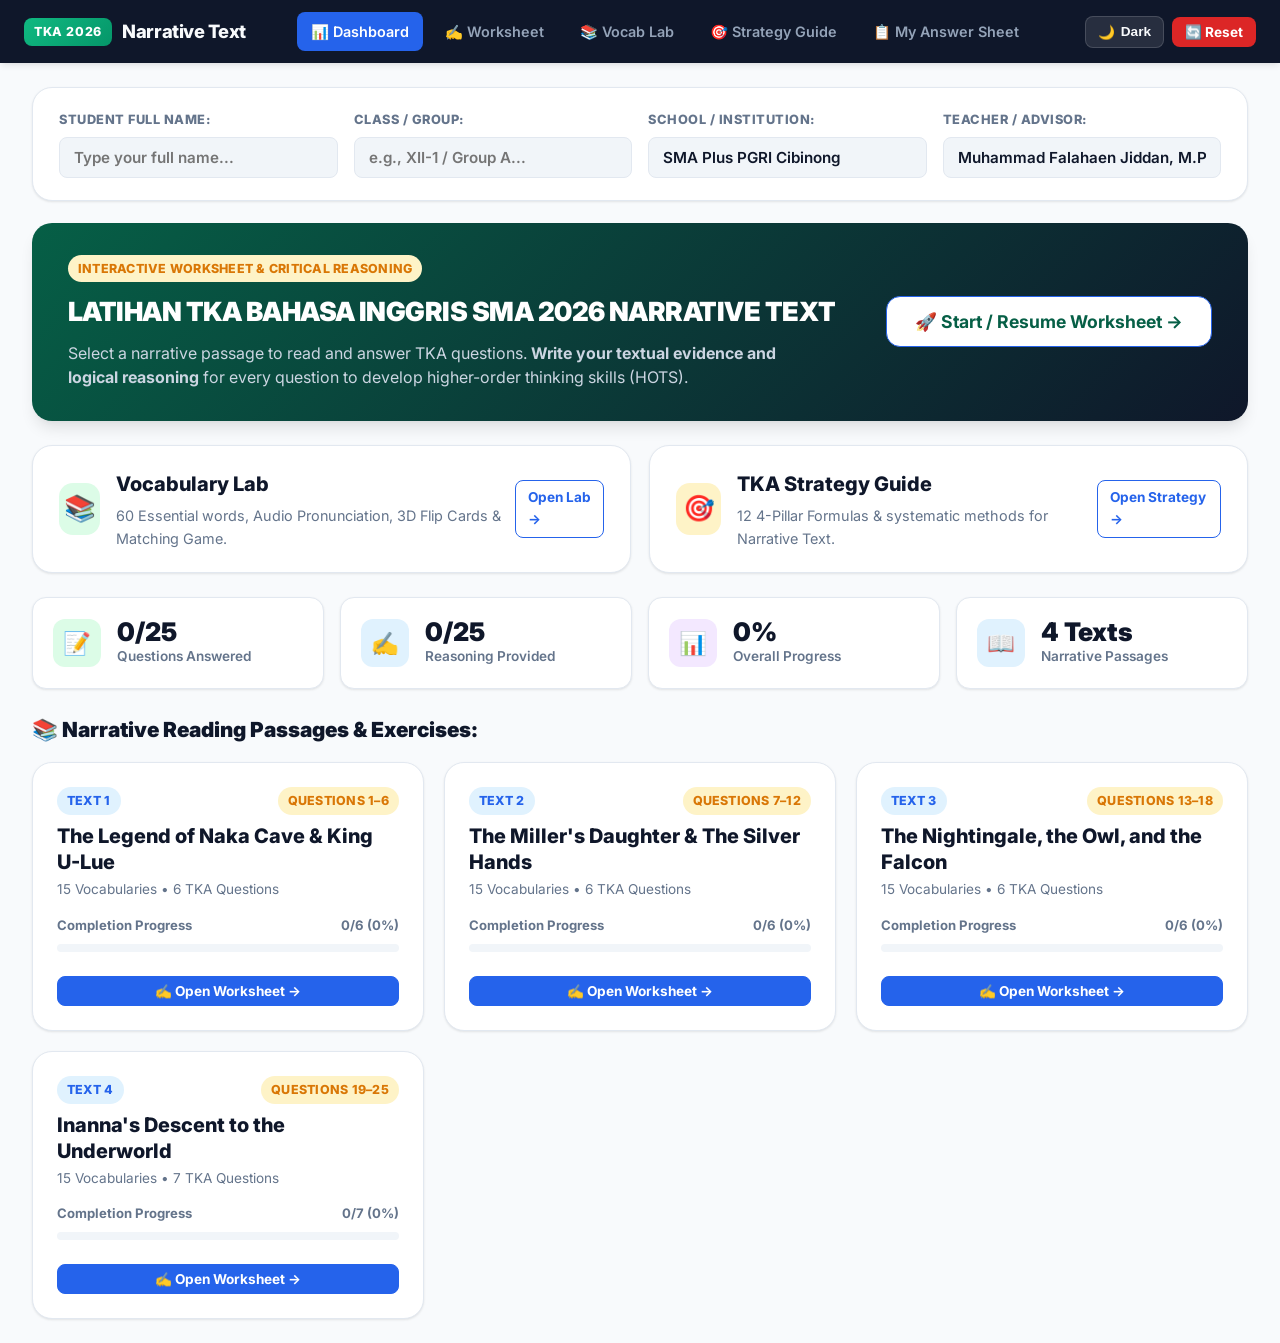
==== commit 10b76835: "Add files via upload" ====
--- a/student.html
+++ b/student.html
@@ -2,456 +2,319 @@
 <html lang="en" data-theme="light">
 <head>
   <meta charset="UTF-8">
-  <meta name="viewport" content="width=device-width, initial-scale=1.0, maximum-scale=1.0, user-scalable=no, viewport-fit=cover">
-  <title>MPI TKA BAHASA INGGRIS SMA 2025 (WAJIB) — Student Worksheet & Reasoning Mode</title>
-  <meta name="description" content="Modul Latihan 20 Soal TKA, Penalaran Siswa, Vocab Lab & Strategi Cepat TKA Bahasa Inggris SMA 2025 — SMA Plus PGRI Cibinong">
-
+  <meta name="viewport" content="width=device-width, initial-scale=1.0, maximum-scale=1.0, user-scalable=no">
+  <title>LATIHAN TKA BAHASA INGGRIS SMA 2026 NARRATIVE TEXT — Student Worksheet & Reasoning</title>
+  <meta name="description" content="LATIHAN TKA BAHASA INGGRIS SMA 2026 NARRATIVE TEXT: 25 TKA Practice Questions, Student Reasoning, Concept Lab & Quick Strategies.">
+  
   <!-- Google Fonts: Inter & Merriweather -->
   <link rel="preconnect" href="https://fonts.googleapis.com">
   <link rel="preconnect" href="https://fonts.gstatic.com" crossorigin>
   <link href="https://fonts.googleapis.com/css2?family=Inter:wght@400;500;600;700;800;900&family=Merriweather:ital,wght@0,300;0,400;0,700;1,300;1,400&display=swap" rel="stylesheet">
-
-  <!-- Main Stylesheet -->
+  
+  <!-- Stylesheet -->
   <link rel="stylesheet" href="style.css">
 </head>
 <body>
-
-<div class="app-container">
-  <!-- ========================================================================
-       TOP NAVIGATION BAR
-       ======================================================================== -->
-  <header class="navbar">
-    <div class="nav-brand" onclick="setView('dashboard')">
-      <span class="brand-badge">TKA 2025</span>
-      <div class="brand-title">
-        <span>MPI TKA ENGLISH WAJIB</span>
-        <span class="sub">SMA Plus PGRI Cibinong</span>
+  <div class="app-container">
+    
+    <!-- ==========================================
+         TOP NAVIGATION BAR
+    ========================================== -->
+    <header class="navbar">
+      <div class="nav-brand" onclick="setStudentView('dashboard')">
+        <span class="student-badge">TKA 2026</span>
+        <span class="brand-title">Narrative Text</span>
+      </div>
+
+      <nav>
+        <ul class="nav-links">
+          <li class="nav-item active" data-view="dashboard" onclick="setStudentView('dashboard')">📊 Dashboard</li>
+          <li class="nav-item" data-view="student_workspace" onclick="setStudentView('student_workspace')">✍️ Worksheet</li>
+          <li class="nav-item" data-view="vocab_lab" onclick="setStudentView('vocab_lab')">📚 Vocab Lab</li>
+          <li class="nav-item" data-view="tka_strategy" onclick="setStudentView('tka_strategy')">🎯 Strategy Guide</li>
+          <li class="nav-item" data-view="worksheet_summary" onclick="setStudentView('worksheet_summary')">📋 My Answer Sheet</li>
+        </ul>
+      </nav>
+
+      <div class="nav-actions">
+        <button class="btn-theme-toggle" id="theme-toggle" onclick="toggleStudentTheme()">
+          <span id="theme-icon">🌙</span> <span id="theme-label">Dark</span>
+        </button>
+        <button class="btn btn-danger btn-sm" onclick="openStudentResetModal()">🔄 Reset</button>
+      </div>
+    </header>
+
+    <!-- ==========================================
+         MAIN VIEWS
+    ========================================== -->
+    <main class="main-view">
+
+      <!-- 1. STUDENT DASHBOARD VIEW -->
+      <section id="view-dashboard" class="view-section active">
+        
+        <!-- Student Identity Form Card -->
+        <div class="student-id-card">
+          <div class="student-input-group">
+            <label class="student-input-label">Student Full Name:</label>
+            <input type="text" id="input-student-name" class="student-input-field" placeholder="Type your full name..." onchange="saveStudentProfile()">
+          </div>
+          <div class="student-input-group">
+            <label class="student-input-label">Class / Group:</label>
+            <input type="text" id="input-student-class" class="student-input-field" placeholder="e.g., XII-1 / Group A..." onchange="saveStudentProfile()">
+          </div>
+          <div class="student-input-group">
+            <label class="student-input-label">School / Institution:</label>
+            <input type="text" id="input-student-school" class="student-input-field" value="SMA Plus PGRI Cibinong" onchange="saveStudentProfile()">
+          </div>
+          <div class="student-input-group">
+            <label class="student-input-label">Teacher / Advisor:</label>
+            <input type="text" id="input-student-teacher" class="student-input-field" value="Muhammad Falahaen Jiddan, M.Pd. Gr." onchange="saveStudentProfile()">
+          </div>
+        </div>
+
+        <!-- Student Hero Banner -->
+        <div class="dashboard-hero-banner" style="background: linear-gradient(135deg, #065f46, #0f172a);">
+          <div>
+            <span class="badge badge-amber" style="margin-bottom: 8px;">INTERACTIVE WORKSHEET & CRITICAL REASONING</span>
+            <div class="dash-banner-title">LATIHAN TKA BAHASA INGGRIS SMA 2026 NARRATIVE TEXT</div>
+            <p class="dash-banner-subtitle">
+              Select a narrative passage to read and answer TKA questions. <strong>Write your textual evidence and logical reasoning</strong> for every question to develop higher-order thinking skills (HOTS).
+            </p>
+          </div>
+          <div>
+            <button class="btn btn-primary btn-lg" style="background: white; color: #065f46;" onclick="openStudentWorkspace(1)">
+              🚀 Start / Resume Worksheet →
+            </button>
+          </div>
+        </div>
+
+        <!-- Quick Hub Cards -->
+        <div class="dash-hub-grid">
+          <div class="dash-hub-card" onclick="setStudentView('vocab_lab')">
+            <div class="hub-card-left">
+              <div class="hub-icon-box" style="background: #dcfce7; color: #059669;">📚</div>
+              <div>
+                <h3 style="font-size: 1.25rem; font-weight: 800; color: var(--text-main); margin-bottom: 4px;">Vocabulary Lab</h3>
+                <p style="font-size: 0.9rem; color: var(--text-muted);">60 Essential words, Audio Pronunciation, 3D Flip Cards & Matching Game.</p>
+              </div>
+            </div>
+            <span class="btn btn-outline btn-sm">Open Lab →</span>
+          </div>
+
+          <div class="dash-hub-card" onclick="setStudentView('tka_strategy')">
+            <div class="hub-card-left">
+              <div class="hub-icon-box" style="background: var(--accent-amber-light); color: var(--accent-amber);">🎯</div>
+              <div>
+                <h3 style="font-size: 1.25rem; font-weight: 800; color: var(--text-main); margin-bottom: 4px;">TKA Strategy Guide</h3>
+                <p style="font-size: 0.9rem; color: var(--text-muted);">12 4-Pillar Formulas & systematic methods for Narrative Text.</p>
+              </div>
+            </div>
+            <span class="btn btn-outline btn-sm">Open Strategy →</span>
+          </div>
+        </div>
+
+        <!-- Stats Overview -->
+        <div class="overview-stats-grid">
+          <div class="stat-card">
+            <div class="stat-icon" style="background: #dcfce7; color: #059669;">📝</div>
+            <div>
+              <div class="stat-val" id="student-stat-answered">0/25</div>
+              <div class="stat-label">Questions Answered</div>
+            </div>
+          </div>
+          <div class="stat-card">
+            <div class="stat-icon" style="background: var(--accent-cyan-light); color: var(--academic-blue);">✍️</div>
+            <div>
+              <div class="stat-val" id="student-stat-reasoned">0/25</div>
+              <div class="stat-label">Reasoning Provided</div>
+            </div>
+          </div>
+          <div class="stat-card">
+            <div class="stat-icon" style="background: var(--accent-purple-light); color: var(--accent-purple);">📊</div>
+            <div>
+              <div class="stat-val" id="student-stat-progress">0%</div>
+              <div class="stat-label">Overall Progress</div>
+            </div>
+          </div>
+          <div class="stat-card">
+            <div class="stat-icon">📖</div>
+            <div>
+              <div class="stat-val">4 Texts</div>
+              <div class="stat-label">Narrative Passages</div>
+            </div>
+          </div>
+        </div>
+
+        <!-- 4 Text Cards Grid -->
+        <h3 style="font-size: 1.3rem; font-weight: 900; color: var(--text-main); margin: 24px 0 16px 0;">📚 Narrative Reading Passages & Exercises:</h3>
+        <div class="text-cards-grid" id="student-dashboard-cards"></div>
+      </section>
+
+      <!-- 2. STUDENT WORKSPACE -->
+      <section id="view-student_workspace" class="view-section">
+        
+        <!-- Top Toolbar -->
+        <div class="workspace-top-bar">
+          <div style="display: flex; align-items: center; gap: 12px; flex-wrap: wrap;">
+            <button class="btn btn-secondary btn-sm" onclick="setStudentView('dashboard')">← Dashboard</button>
+            <div id="student-ws-title" style="font-size: 1.15rem; font-weight: 800; color: var(--text-main);"></div>
+          </div>
+
+          <div class="font-size-control-group">
+            <span style="font-size: 0.8rem; font-weight: 700; color: var(--text-muted); margin-right: 4px;">Typography:</span>
+            <button class="btn-font-ctrl" onclick="changeStudentFontSize(-1)">A-</button>
+            <button class="btn-font-ctrl" onclick="changeStudentFontSize(0)">Default</button>
+            <button class="btn-font-ctrl" onclick="changeStudentFontSize(1)">A+</button>
+            <button class="btn-font-ctrl" onclick="toggleStudentFontFamily()" style="margin-left: 6px;">Font: <span id="student-font-label">Serif</span></button>
+          </div>
+        </div>
+
+        <!-- Mobile View Toggle -->
+        <div class="mobile-tab-switch">
+          <button class="mobile-switch-btn active" id="btn-mobile-read" onclick="setMobileViewTab('read')">📖 1. Read Passage</button>
+          <button class="mobile-switch-btn" id="btn-mobile-quiz" onclick="setMobileViewTab('quiz')">✍️ 2. Questions & Reasons</button>
+        </div>
+
+        <!-- Split Grid Workspace -->
+        <div class="workspace-split-container">
+          
+          <!-- LEFT PANEL: READING TEXT -->
+          <div class="workspace-left-panel" id="student-reading-panel">
+            <h2 class="reading-article-title" id="student-reading-title"></h2>
+            <div class="reading-citation" id="student-reading-citation"></div>
+            <div id="student-reading-content"></div>
+          </div>
+
+          <!-- RIGHT PANEL: QUESTIONS & REASONING -->
+          <div class="workspace-right-panel" id="student-practice-panel">
+            <div class="practice-header-bar">
+              <span style="font-weight: 800; color: var(--text-main); font-size: 1.05rem;">Select Question Number:</span>
+              <div class="practice-q-nav" id="student-practice-q-nav"></div>
+            </div>
+
+            <div id="student-practice-canvas"></div>
+          </div>
+
+        </div>
+      </section>
+
+      <!-- 3. VOCABULARY LAB (STUDENT VIEW) -->
+      <section id="view-vocab_lab" class="view-section">
+        <div class="global-vocab-container">
+          <div style="background: var(--bg-card); padding: 24px 30px; border-radius: 14px; border: 1px solid var(--border-color); display: flex; justify-content: space-between; align-items: center; flex-wrap: wrap; gap: 16px;">
+            <div>
+              <h2 style="font-size: 1.6rem; font-weight: 900; color: var(--text-main); margin-bottom: 4px;">📚 Vocabulary & Concept Lab</h2>
+              <p style="font-size: 0.95rem; color: var(--text-muted);">4 Interactive Modes: 3D Flip Cards, Match Words Game, Context Quiz, and Live Search Master Table.</p>
+            </div>
+            <button class="btn btn-secondary btn-sm" onclick="setStudentView('dashboard')">← Dashboard</button>
+          </div>
+
+          <!-- Text Filter -->
+          <div class="vocab-filter-pills">
+            <button class="vocab-filter-pill active" data-textfilter="all" onclick="filterStudentVocab('all')">All Passages (60 Words)</button>
+            <button class="vocab-filter-pill" data-textfilter="1" onclick="filterStudentVocab(1)">Text 1: Naka Cave (15)</button>
+            <button class="vocab-filter-pill" data-textfilter="2" onclick="filterStudentVocab(2)">Text 2: Miller's Daughter (15)</button>
+            <button class="vocab-filter-pill" data-textfilter="3" onclick="filterStudentVocab(3)">Text 3: Nightingale & Owl (15)</button>
+            <button class="vocab-filter-pill" data-textfilter="4" onclick="filterStudentVocab(4)">Text 4: Descent of Inanna (15)</button>
+          </div>
+
+          <!-- Activity Nav -->
+          <div class="vocab-activity-nav">
+            <button class="vocab-mode-btn active" data-mode="flipcard" onclick="setStudentVocabActivity('flipcard')">🎴 1. 3D Flip Cards</button>
+            <button class="vocab-mode-btn" data-mode="matching" onclick="setStudentVocabActivity('matching')">🧩 2. Match Words Game</button>
+            <button class="vocab-mode-btn" data-mode="context" onclick="setStudentVocabActivity('context')">💡 3. Context Challenge</button>
+            <button class="vocab-mode-btn" data-mode="list" onclick="setStudentVocabActivity('list')">📋 4. Word Master Table</button>
+          </div>
+
+          <div id="student-vocab-content-area"></div>
+        </div>
+      </section>
+
+      <!-- 4. TKA STRATEGY (STUDENT VIEW) -->
+      <section id="view-tka_strategy" class="view-section">
+        <div class="strategy-container">
+          <div style="background: var(--bg-card); padding: 24px 30px; border-radius: 14px; border: 1px solid var(--border-color); display: flex; justify-content: space-between; align-items: center; flex-wrap: wrap; gap: 16px;">
+            <div>
+              <h2 style="font-size: 1.6rem; font-weight: 900; color: var(--text-main); margin-bottom: 4px;">🎯 TKA Strategy Guide (4 HOTS Pillars)</h2>
+              <p style="font-size: 0.95rem; color: var(--text-muted);">12 Golden Formulas, Question Stems, Systematic Steps, and Distractor Trap Analyses.</p>
+            </div>
+            <button class="btn btn-secondary btn-sm" onclick="setStudentView('dashboard')">← Dashboard</button>
+          </div>
+
+          <div class="strategy-grid" id="student-strategy-cards-container"></div>
+        </div>
+      </section>
+
+      <!-- 5. WORKSHEET SUMMARY & CHECK (STUDENT VIEW) -->
+      <section id="view-worksheet_summary" class="view-section">
+        <div id="student-summary-container"></div>
+      </section>
+
+    </main>
+
+    <!-- ==========================================
+         FIXED BOTTOM NAVIGATION BAR (TOUCH UI)
+    ========================================== -->
+    <nav class="mobile-bottom-nav">
+      <div class="bottom-nav-item active" data-view="dashboard" onclick="setStudentView('dashboard')">
+        <span class="nav-icon">📊</span>
+        <span>Dashboard</span>
+      </div>
+      <div class="bottom-nav-item" data-view="student_workspace" onclick="setStudentView('student_workspace')">
+        <span class="nav-icon">✍️</span>
+        <span>Worksheet</span>
+      </div>
+      <div class="bottom-nav-item" data-view="vocab_lab" onclick="setStudentView('vocab_lab')">
+        <span class="nav-icon">📚</span>
+        <span>Vocab Lab</span>
+      </div>
+      <div class="bottom-nav-item" data-view="tka_strategy" onclick="setStudentView('tka_strategy')">
+        <span class="nav-icon">🎯</span>
+        <span>Strategy</span>
+      </div>
+      <div class="bottom-nav-item" data-view="worksheet_summary" onclick="setStudentView('worksheet_summary')">
+        <span class="nav-icon">📋</span>
+        <span>Answer Sheet</span>
+      </div>
+    </nav>
+
+    <!-- Floating Action Button for Peek Passage on Mobile -->
+    <button class="btn-floating-peek" onclick="openPeekModal()" title="Peek Reading Passage">
+      <span>👀 Peek Passage</span>
+    </button>
+
+    <!-- Bottom Sheet Modal Drawer for Peek Passage -->
+    <div class="bottom-sheet-overlay" id="peek-sheet-overlay">
+      <div class="bottom-sheet-drawer">
+        <div class="bottom-sheet-header">
+          <h3 id="peek-sheet-title" style="font-size: 1.15rem; font-weight: 800; color: var(--text-main);"></h3>
+          <button class="btn btn-secondary btn-sm" onclick="closePeekModal()">✕ Close</button>
+        </div>
+        <div class="bottom-sheet-body" id="peek-sheet-body"></div>
       </div>
     </div>
-    <div class="nav-actions">
-      <button class="btn-theme-toggle" id="btn-theme-toggle" onclick="toggleTheme()">
-        <span id="theme-icon">🌙</span>
-        <span id="theme-label">Dark Mode</span>
-      </button>
+
+    <!-- Reset Confirmation Modal -->
+    <div class="modal-overlay" id="student-reset-modal">
+      <div class="modal-content">
+        <h3 style="font-size: 1.35rem; font-weight: 800; color: var(--accent-red); margin-bottom: 12px;">⚠️ Reset Worksheet?</h3>
+        <p style="font-size: 0.95rem; color: var(--text-secondary); margin-bottom: 24px; line-height: 1.6;">
+          This action will permanently clear all your selected answers and written reasoning. Are you sure you want to reset?
+        </p>
+        <div style="display: flex; justify-content: flex-end; gap: 12px;">
+          <button class="btn btn-secondary" onclick="closeStudentModal('student-reset-modal')">Cancel</button>
+          <button class="btn btn-danger" onclick="confirmStudentReset()">Yes, Reset Worksheet</button>
+        </div>
+      </div>
     </div>
-  </header>
-
-  <!-- ========================================================================
-       MAIN VIEWS CONTAINER
-       ======================================================================== -->
-  <main class="main-view-container">
-
-    <!-- ======================================================================
-         MODUL 1: DASHBOARD & IDENTITAS SISWA
-         ====================================================================== -->
-    <section id="view-dashboard" class="view-section active">
-      <!-- Student Profile Card -->
-      <div class="student-id-card">
-        <div class="id-card-header">
-          <div class="id-card-title">
-            <span>👤</span>
-            <span>Student Identification (Auto-Saved)</span>
-          </div>
-          <span class="auto-save-pill">● Local Storage Active</span>
-        </div>
-        <div class="student-inputs-grid">
-          <div class="student-input-group">
-            <label class="student-input-label" for="input-student-name">Full Name</label>
-            <input type="text" id="input-student-name" class="student-input-field" placeholder="Enter student name...">
-          </div>
-          <div class="student-input-group">
-            <label class="student-input-label" for="input-student-class">Class / Group</label>
-            <input type="text" id="input-student-class" class="student-input-field" placeholder="e.g. XII-A / XII-1">
-          </div>
-          <div class="student-input-group">
-            <label class="student-input-label" for="input-student-school">School Origin</label>
-            <input type="text" id="input-student-school" class="student-input-field" value="SMA Plus PGRI Cibinong" readonly>
-          </div>
-          <div class="student-input-group">
-            <label class="student-input-label" for="input-student-teacher">Advisor / Teacher</label>
-            <input type="text" id="input-student-teacher" class="student-input-field" value="Muhammad Falahaen Jiddan, M.Pd. Gr." readonly>
-          </div>
-        </div>
-      </div>
-
-      <!-- Hero Banner -->
-      <div class="dash-hero-card">
-        <div class="hero-tag">🔥 TKA English Exam Readiness 2025</div>
-        <h1 class="hero-main-title">Interactive HOTS Practice & Reasoning Module</h1>
-        <p class="hero-main-desc">
-          Master 20 official TKA questions with step-by-step critical reasoning, interactive 3D Vocab Lab, 4-pillar HOTS strategy guides, and automated performance analytics.
-        </p>
-        <button class="hero-btn-start" onclick="setView('worksheet')">
-          <span>🚀 Start / Resume Worksheet</span>
-        </button>
-      </div>
-
-      <!-- Summary Statistics Indicators -->
-      <div class="dash-stats-grid">
-        <div class="dash-stat-box">
-          <div class="stat-icon">📝</div>
-          <div class="stat-val" id="dash-stat-answered">0/20</div>
-          <div class="stat-label">Questions Answered</div>
-        </div>
-        <div class="dash-stat-box">
-          <div class="stat-icon">✍️</div>
-          <div class="stat-val" id="dash-stat-reasons">0/20</div>
-          <div class="stat-label">Reasonings Written</div>
-        </div>
-        <div class="dash-stat-box">
-          <div class="stat-icon">🎯</div>
-          <div class="stat-val" id="dash-stat-progress">0%</div>
-          <div class="stat-label">Overall Progress</div>
-        </div>
-      </div>
-
-      <!-- Reading Passages List -->
-      <div class="section-heading">
-        <span>📖 Reading Passages & Exercises</span>
-      </div>
-      <div class="passages-grid" id="dashboard-passages-list">
-        <!-- Injected via JavaScript -->
-      </div>
-    </section>
-
-    <!-- ======================================================================
-         MODUL 2: WORKSHEET & STUDENT REASONING (HOTS)
-         ====================================================================== -->
-    <section id="view-worksheet" class="view-section">
-      <!-- Mobile Segmented Switcher (Visible on Mobile) -->
-      <div class="segmented-control">
-        <button class="segmented-btn" id="btn-seg-read" onclick="setMobileWorksheetTab('read')">
-          📖 Read Passage
-        </button>
-        <button class="segmented-btn active" id="btn-seg-quiz" onclick="setMobileWorksheetTab('quiz')">
-          ✍️ Questions & Reasons
-        </button>
-      </div>
-
-      <!-- Horizontal Scrollable Question Number Pills Bar (1 - 20) -->
-      <div class="question-pills-bar" id="question-pills-bar">
-        <!-- Injected via JavaScript -->
-      </div>
-
-      <!-- Split Workspace Container -->
-      <div class="workspace-container" id="worksheet-split-area" data-mobile-tab="quiz">
-        <!-- Left Panel: Reading Passage -->
-        <div class="reading-panel">
-          <div class="reading-toolbar">
-            <div class="reading-controls-group">
-              <span style="font-size: 0.78rem; font-weight: 800; color: var(--text-muted);">FONT:</span>
-              <button class="tool-btn" onclick="setFontSize('sm')">A-</button>
-              <button class="tool-btn" onclick="setFontSize('md')">Default</button>
-              <button class="tool-btn" onclick="setFontSize('lg')">A+</button>
-              <button class="tool-btn" onclick="setFontFamily('serif')">Serif</button>
-              <button class="tool-btn" onclick="setFontFamily('sans')">Sans</button>
-            </div>
-          </div>
-
-          <!-- Audio TTS Toolbar -->
-          <div class="tts-player-bar">
-            <div class="tts-status">
-              <span id="tts-status-text">TTS Audio Reader</span>
-            </div>
-            <div class="tts-btns">
-              <button class="btn-tts" id="btn-tts-play" onclick="speakPassage()">🔊 Play Passage</button>
-            </div>
-          </div>
-
-          <div class="reading-meta-header">
-            <h2 class="reading-title" id="reading-text-title">Reading Passage</h2>
-            <p class="reading-citation" id="reading-text-citation">Source & Genre</p>
-          </div>
-
-          <!-- Paragraphs Content -->
-          <div class="passage-content font-serif size-md" id="reading-passage-body">
-            <!-- Injected via JavaScript -->
-          </div>
-        </div>
-
-        <!-- Right Panel: Questions & Reasoning -->
-        <div class="quiz-panel">
-          <div class="question-card">
-            <div class="q-header">
-              <span class="q-number-title" id="q-number-display">Question 1 of 20</span>
-              <span class="q-indicator-tag" id="q-indicator-display">Indicator Type</span>
-            </div>
-
-            <div class="q-body-text" id="q-body-display">
-              <!-- Question Text -->
-            </div>
-
-            <!-- Options Container (MC / MCMA / Categorization) -->
-            <div id="q-options-container">
-              <!-- Injected via JavaScript -->
-            </div>
-
-            <!-- Mandatory Reasoning Box (HOTS) -->
-            <div class="reasoning-box-wrapper">
-              <div class="reasoning-header">
-                <span class="reasoning-title">✍️ Why did you choose this answer? (Reasoning & Text Evidence)</span>
-                <span class="char-counter" id="q-reason-char-count">0 chars</span>
-              </div>
-              <p class="reasoning-helper-text">
-                Cite specific paragraph numbers (e.g. ¶ P2, ¶ P4) or key sentences that substantiate your choice.
-              </p>
-              <textarea
-                id="q-student-reason"
-                class="student-reason-textarea"
-                placeholder="Type your critical reasoning and textual evidence here..."
-                oninput="onReasonInput(event)"
-              ></textarea>
-            </div>
-          </div>
-
-          <!-- Footer Navigation -->
-          <div class="worksheet-footer-nav">
-            <button class="btn-q-nav" id="btn-q-prev" onclick="selectQuestionIndex(AppState.currentQuestionIndex - 1)">
-              ◀ Previous
-            </button>
-            <button class="btn-q-nav primary" id="btn-q-next" onclick="selectQuestionIndex(AppState.currentQuestionIndex + 1)">
-              <span>Next Question</span> ➔
-            </button>
-          </div>
-        </div>
-      </div>
-
-      <!-- Floating Action Button "👀 Peek Passage" (Mobile) -->
-      <button class="btn-fab-peek" id="btn-fab-peek" onclick="openPeekPassage()">
-        <span>👀 Peek Passage</span>
-      </button>
-    </section>
-
-    <!-- ======================================================================
-         MODUL 3: VOCABULARY / CONCEPT LAB (4 INTERACTIVE MODES)
-         ====================================================================== -->
-    <section id="view-vocab" class="view-section">
-      <div class="section-heading">
-        <span>🔤 Vocabulary & Concept Lab</span>
-      </div>
-
-      <!-- Filter Pills Bar -->
-      <div class="filter-pills-bar">
-        <button class="filter-pill-btn active" data-filter="all" onclick="setVocabFilter('all')">All Passages</button>
-        <button class="filter-pill-btn" data-filter="1" onclick="setVocabFilter('1')">Text 1 (Fable 1)</button>
-        <button class="filter-pill-btn" data-filter="2" onclick="setVocabFilter('2')">Text 2 (Infographic)</button>
-        <button class="filter-pill-btn" data-filter="3" onclick="setVocabFilter('3')">Text 3 (Fable 2)</button>
-        <button class="filter-pill-btn" data-filter="4" onclick="setVocabFilter('4')">Text 4 (Descriptive)</button>
-      </div>
-
-      <!-- 4 Activity Mode Tabs -->
-      <div class="vocab-mode-tabs">
-        <button class="vocab-mode-btn active" data-act="flipcard" onclick="setVocabActivity('flipcard')">🎴 Flip Cards</button>
-        <button class="vocab-mode-btn" data-act="match" onclick="setVocabActivity('match')">🧩 Match Words</button>
-        <button class="vocab-mode-btn" data-act="context" onclick="setVocabActivity('context')">💡 Context Quiz</button>
-        <button class="vocab-mode-btn" data-act="table" onclick="setVocabActivity('table')">📋 Word Master</button>
-      </div>
-
-      <!-- Mode 1: 3D Flip Card Container -->
-      <div id="vocab-mode-flipcard">
-        <div class="flipcard-container">
-          <div class="flipcard-card" id="flipcard-item" onclick="flipCurrentCard()">
-            <!-- Injected via JavaScript -->
-          </div>
-          <div class="flip-controls">
-            <button class="tool-btn" onclick="prevFlipCard()">◀ Prev</button>
-            <span id="flipcard-counter" style="font-weight: 800; font-size: 0.85rem;">Card 1 of 10</span>
-            <button class="tool-btn" onclick="nextFlipCard()">Next ▶</button>
-            <button class="tool-btn" onclick="shuffleFlipCards()">🔀 Shuffle</button>
-          </div>
-        </div>
-      </div>
-
-      <!-- Mode 2: Match Words Game Container -->
-      <div id="vocab-mode-match" style="display: none;">
-        <div class="match-game-container">
-          <div class="match-game-header">
-            <span id="match-game-score" style="font-weight: 800; color: var(--academic-blue);">Matched: 0 / 6</span>
-            <button class="tool-btn" onclick="resetMatchGame()">🔄 New Shuffle</button>
-          </div>
-          <div class="match-grid-cols">
-            <div class="match-col" id="match-col-left">
-              <!-- English Words -->
-            </div>
-            <div class="match-col" id="match-col-right">
-              <!-- Indonesian Meanings -->
-            </div>
-          </div>
-        </div>
-      </div>
-
-      <!-- Mode 3: Context Quiz Container -->
-      <div id="vocab-mode-context" style="display: none;">
-        <div id="context-quiz-box">
-          <!-- Injected via JavaScript -->
-        </div>
-      </div>
-
-      <!-- Mode 4: Word Master Table Container -->
-      <div id="vocab-mode-table" style="display: none;">
-        <input
-          type="text"
-          id="vocab-table-search"
-          class="word-search-input"
-          placeholder="🔍 Instant search vocabulary, pronunciation, or meaning..."
-          oninput="filterVocabTable()"
-        >
-        <div class="vocab-table-container">
-          <table class="vocab-table">
-            <thead>
-              <tr>
-                <th>Word & Phonetic</th>
-                <th>Part of Speech</th>
-                <th>Indonesian Meaning</th>
-                <th>Context / Example</th>
-              </tr>
-            </thead>
-            <tbody id="vocab-table-body">
-              <!-- Injected via JavaScript -->
-            </tbody>
-          </table>
-        </div>
-      </div>
-    </section>
-
-    <!-- ======================================================================
-         MODUL 4: STRATEGY GUIDE (PANDUAN STRATEGI HOTS — 4 PILAR)
-         ====================================================================== -->
-    <section id="view-strategy" class="view-section">
-      <div class="section-heading">
-        <span>⚡ 4-Pillar HOTS Strategy Guides</span>
-      </div>
-      <p style="color: var(--text-secondary); margin-bottom: 16px; font-size: 0.92rem;">
-        Panduan sistematis 4 pilar (Formula Emas, Ciri Pertanyaan, Langkah Sistematis, dan Waspada Pengecoh) untuk menuntun penalaran logis pada setiap indikator soal TKA 2025.
-      </p>
-
-      <div class="strategy-accordion-container" id="strategy-accordion-list">
-        <!-- Injected via JavaScript -->
-      </div>
-    </section>
-
-    <!-- ======================================================================
-         MODUL 5: ANSWER SHEET, EVALUASI OTOMATIS & ANALISIS PERFORMA
-         ====================================================================== -->
-    <section id="view-results" class="view-section">
-      <!-- Performance Score Hero -->
-      <div class="results-hero-card">
-        <div class="score-display-ring">
-          <span class="score-number" id="res-score-number">--</span>
-          <span class="score-total-denom">/ 100</span>
-        </div>
-        <h2 style="font-size: 1.3rem; font-weight: 900; color: #ffffff;">TKA Exam Performance Report</h2>
-        <div class="results-stats-row">
-          <span class="res-badge correct" id="res-count-correct">✅ 0 Correct</span>
-          <span class="res-badge incorrect" id="res-count-incorrect">❌ 0 Incorrect</span>
-          <span class="res-badge unanswered" id="res-count-unanswered">⏳ 20 Pending Evaluation</span>
-        </div>
-      </div>
-
-      <!-- Action Toolbar -->
-      <div class="results-actions-bar">
-        <button class="btn-action-sheet wa" onclick="shareToWhatsApp()">
-          <span>📲 Send to Teacher (WhatsApp)</span>
-        </button>
-        <button class="btn-action-sheet print" onclick="printResults()">
-          <span>🖨️ Print / Save PDF</span>
-        </button>
-        <button class="btn-action-sheet copy" onclick="copySummaryToClipboard()">
-          <span>📋 Copy Summary</span>
-        </button>
-        <button class="btn-action-sheet reset" onclick="openResetModal()">
-          <span>🔄 Reset Worksheet</span>
-        </button>
-      </div>
-
-      <!-- Self-Assessment Guidance Card -->
-      <div class="self-eval-instruction-card">
-        <div class="instruction-header">
-          <span class="instruction-icon">📋</span>
-          <span class="instruction-title">Self-Assessment Instructions</span>
-        </div>
-        <p class="instruction-body">
-          Please review your submitted answers and written reasonings below. Verify each question based on classroom discussion or teacher guidance, then independently mark each question as either <strong>Correct (Benar)</strong> or <strong>Incorrect (Salah)</strong> to calculate your final score.
-        </p>
-      </div>
-
-      <!-- Comprehensive Question Review (1–20) -->
-      <div class="section-heading">
-        <span>📑 Student Answers & Self-Assessment</span>
-      </div>
-      <div class="review-cards-list" id="results-review-list">
-        <!-- Injected via JavaScript -->
-      </div>
-    </section>
-
-  </main>
-
-  <!-- ========================================================================
-       BOTTOM NAVIGATION BAR (FIXED ON SCREEN BOTTOM)
-       ======================================================================== -->
-  <nav class="bottom-nav">
-    <button class="bottom-nav-item active" data-view="dashboard" onclick="setView('dashboard')">
-      <span class="nav-icon">🏠</span>
-      <span>Dashboard</span>
-    </button>
-    <button class="bottom-nav-item" data-view="worksheet" onclick="setView('worksheet')">
-      <span class="nav-icon">✍️</span>
-      <span>Worksheet</span>
-    </button>
-    <button class="bottom-nav-item" data-view="vocab" onclick="setView('vocab')">
-      <span class="nav-icon">🔤</span>
-      <span>Vocab Lab</span>
-    </button>
-    <button class="bottom-nav-item" data-view="strategy" onclick="setView('strategy')">
-      <span class="nav-icon">⚡</span>
-      <span>Strategies</span>
-    </button>
-    <button class="bottom-nav-item" data-view="results" onclick="setView('results')">
-      <span class="nav-icon">📊</span>
-      <span>Results</span>
-    </button>
-  </nav>
-
-  <!-- ========================================================================
-       PEEK PASSAGE BOTTOM SHEET MODAL (MOBILE)
-       ======================================================================== -->
-  <div class="bottom-sheet-overlay" id="peek-sheet-overlay" onclick="closePeekPassage()">
-    <div class="bottom-sheet-drawer" onclick="event.stopPropagation()">
-      <div class="bottom-sheet-header">
-        <h3 class="bottom-sheet-title" id="peek-sheet-title">📖 Reading Passage</h3>
-        <button class="btn-close-sheet" onclick="closePeekPassage()">✕</button>
-      </div>
-      <div class="bottom-sheet-body" id="peek-sheet-body">
-        <!-- Injected via JavaScript -->
-      </div>
-    </div>
+
+    <!-- Toast Notification -->
+    <div class="toast-container" id="toast-container"></div>
+
   </div>
 
-  <!-- ========================================================================
-       RESET CONFIRMATION MODAL
-       ======================================================================== -->
-  <div class="modal-overlay" id="reset-confirm-modal" onclick="closeResetModal()">
-    <div class="modal-content" onclick="event.stopPropagation()">
-      <h3 style="font-size: 1.2rem; font-weight: 900; color: var(--accent-rose);">⚠️ Reset Worksheet Answers?</h3>
-      <p style="color: var(--text-secondary); font-size: 0.95rem; line-height: 1.5;">
-        This will clear all your answers and written reasonings for questions 1 to 20. Your student profile will remain saved. Are you sure you want to proceed?
-      </p>
-      <div style="display: flex; gap: 10px; justify-content: flex-end; margin-top: 10px;">
-        <button class="tool-btn" onclick="closeResetModal()">Cancel</button>
-        <button class="btn-q-nav primary" style="background: var(--accent-rose); border-color: var(--accent-rose);" onclick="confirmResetWorksheet()">
-          Yes, Reset All
-        </button>
-      </div>
-    </div>
-  </div>
-
-  <!-- Toast Notification Container -->
-  <div class="toast-container" id="toast-container"></div>
-
-</div>
-
-<!-- Data & Application Scripts (100% Standalone, Dependency-Free) -->
-<script src="data.js"></script>
-<script src="student.js"></script>
+  <!-- Scripts -->
+  <script src="data.js"></script>
+  <script src="student.js"></script>
 </body>
 </html>
--- a/style.css
+++ b/style.css
@@ -1,27 +1,28 @@
-/* ==========================================================================
-   MPI TKA BAHASA INGGRIS SMA 2025 (WAJIB)
-   MOBILE-FIRST TOUCH UI & DESKTOP RESPONSIVE STYLESHEET
-   Developer: Muhammad Falahaen Jiddan, M.Pd. Gr. — SMA Plus PGRI Cibinong
-   ========================================================================== */
+/* ==========================================
+   MPI TKA BAHASA INGGRIS - NARRATIVE TEXT
+   STYLESHEET (style.css)
+   Mobile-First Touch UI, Responsive Desktop Split View,
+   4-Pillar Strategy Accordion, 3D Flipcards, Match Game,
+   Floating Peek Bottom Sheet & Clean Print Layout.
+========================================== */
 
 :root {
-  /* Common Color Accents */
+  /* Common Accents */
   --academic-blue: #2563eb;
   --academic-blue-light: #3b82f6;
   --academic-blue-dark: #1d4ed8;
-  --academic-indigo: #4f46e5;
   --accent-cyan: #0ea5e9;
   --accent-cyan-light: #e0f2fe;
-  --accent-emerald: #10b981;
-  --accent-emerald-light: #d1fae5;
-  --accent-emerald-dark: #047857;
-  --accent-amber: #f59e0b;
+  --accent-teal: #0d9488;
+  --accent-teal-light: #ccfbf1;
+  --accent-amber: #d97706;
   --accent-amber-light: #fef3c7;
-  --accent-amber-dark: #b45309;
-  --accent-rose: #f43f5e;
-  --accent-rose-light: #ffe4e6;
-  --accent-purple: #8b5cf6;
-  --accent-purple-light: #ede9fe;
+  --accent-red: #dc2626;
+  --accent-red-light: #fee2e2;
+  --accent-green: #16a34a;
+  --accent-green-light: #dcfce7;
+  --accent-purple: #9333ea;
+  --accent-purple-light: #f3e8ff;
 
   /* LIGHT THEME VARIABLES */
   --bg-main: #f8fafc;
@@ -35,7 +36,7 @@
   --text-main: #0f172a;
   --text-secondary: #334155;
   --text-muted: #64748b;
-  --text-light: #ffffff;
+  --text-light: #f8fafc;
 
   --reading-bg: #ffffff;
   --reading-text: #1e293b;
@@ -43,25 +44,21 @@
   --reading-p-num-bg: #e0f2fe;
   --reading-p-num-text: #0369a1;
 
-  --shadow-xs: 0 1px 2px rgba(0, 0, 0, 0.05);
-  --shadow-sm: 0 1px 3px rgba(0, 0, 0, 0.08), 0 1px 2px rgba(0, 0, 0, 0.04);
-  --shadow-md: 0 4px 6px -1px rgba(0, 0, 0, 0.1), 0 2px 4px -2px rgba(0, 0, 0, 0.05);
-  --shadow-lg: 0 10px 15px -3px rgba(0, 0, 0, 0.12), 0 4px 6px -4px rgba(0, 0, 0, 0.06);
-  --shadow-xl: 0 20px 25px -5px rgba(0, 0, 0, 0.15), 0 8px 10px -6px rgba(0, 0, 0, 0.08);
+  --shadow-sm: 0 1px 3px rgba(0,0,0,0.06), 0 1px 2px rgba(0,0,0,0.04);
+  --shadow-md: 0 4px 6px -1px rgba(0,0,0,0.08), 0 2px 4px -2px rgba(0,0,0,0.05);
+  --shadow-lg: 0 10px 15px -3px rgba(0,0,0,0.1), 0 4px 6px -4px rgba(0,0,0,0.05);
+  --shadow-xl: 0 20px 25px -5px rgba(0,0,0,0.12), 0 8px 10px -6px rgba(0,0,0,0.06);
 
   --radius-sm: 8px;
-  --radius-md: 12px;
-  --radius-lg: 18px;
-  --radius-xl: 24px;
+  --radius-md: 14px;
+  --radius-lg: 20px;
   --radius-full: 9999px;
 
   --font-sans: 'Inter', -apple-system, BlinkMacSystemFont, 'Segoe UI', Roboto, Helvetica, Arial, sans-serif;
-  --font-serif: 'Merriweather', Georgia, 'Times New Roman', serif;
-}
-
-/* ==========================================================================
-   DARK THEME VARIABLES
-   ========================================================================== */
+  --font-serif: 'Merriweather', Georgia, serif;
+}
+
+/* DARK THEME VARIABLES */
 [data-theme="dark"] {
   --bg-main: #0b0f19;
   --bg-card: #131b2e;
@@ -83,21 +80,19 @@
   --reading-p-num-text: #93c5fd;
 
   --accent-cyan-light: #082f49;
-  --accent-emerald-light: #064e3b;
+  --accent-teal-light: #042f2e;
   --accent-amber-light: #451a03;
-  --accent-rose-light: #4c0519;
+  --accent-red-light: #450a0a;
+  --accent-green-light: #052e16;
   --accent-purple-light: #3b0764;
 
-  --shadow-xs: 0 1px 2px rgba(0, 0, 0, 0.3);
-  --shadow-sm: 0 1px 3px rgba(0, 0, 0, 0.4);
-  --shadow-md: 0 4px 8px rgba(0, 0, 0, 0.5);
-  --shadow-lg: 0 10px 20px rgba(0, 0, 0, 0.6);
-  --shadow-xl: 0 20px 30px rgba(0, 0, 0, 0.7);
-}
-
-/* ==========================================================================
-   BASE & RESET STYLES (TOUCH OPTIMIZED)
-   ========================================================================== */
+  --shadow-sm: 0 1px 3px rgba(0,0,0,0.4);
+  --shadow-md: 0 4px 8px rgba(0,0,0,0.5);
+  --shadow-lg: 0 10px 20px rgba(0,0,0,0.6);
+  --shadow-xl: 0 20px 30px rgba(0,0,0,0.7);
+}
+
+/* RESET & BASE */
 * {
   margin: 0;
   padding: 0;
@@ -106,51 +101,41 @@
   transition: background-color 0.2s ease, border-color 0.2s ease, color 0.2s ease;
 }
 
-html, body {
-  width: 100%;
-  min-height: 100%;
+button, a, input, select, textarea, .option-card, .btn, .nav-item, .flip-card-inner, .match-item, .q-pill, .vocab-filter-pill, .vocab-mode-btn, .tab-btn {
+  touch-action: manipulation !important;
+}
+
+body {
   font-family: var(--font-sans);
   background-color: var(--bg-main);
   color: var(--text-main);
   line-height: 1.6;
-  font-size: 15px;
-  overflow-x: hidden;
-  -webkit-font-smoothing: antialiased;
-}
-
-button, input, select, textarea, a {
-  touch-action: manipulation !important;
-  pointer-events: auto !important;
-}
-
-button {
-  cursor: pointer;
-  border: none;
-  font-family: inherit;
+  min-height: 100vh;
+  display: flex;
+  flex-direction: column;
 }
 
 .app-container {
+  display: flex;
+  flex-direction: column;
   min-height: 100vh;
-  display: flex;
-  flex-direction: column;
-  padding-bottom: 84px; /* Safe space for fixed bottom navigation */
-}
-
-/* ==========================================================================
-   TOP NAVIGATION BAR
-   ========================================================================== */
+  width: 100%;
+}
+
+/* ==========================================
+   TOP HEADER NAVBAR
+========================================== */
 .navbar {
   background-color: var(--bg-nav);
   color: var(--text-light);
-  padding: 12px 20px;
-  display: flex;
-  align-items: center;
+  padding: 12px 24px;
+  display: flex;
   justify-content: space-between;
-  box-shadow: var(--shadow-md);
+  align-items: center;
   position: sticky;
   top: 0;
-  z-index: 150;
-  border-bottom: 1px solid var(--border-color);
+  z-index: 100;
+  box-shadow: var(--shadow-md);
 }
 
 .nav-brand {
@@ -162,59 +147,89 @@
 }
 
 .brand-badge {
-  background: linear-gradient(135deg, #2563eb, #06b6d4);
+  background: linear-gradient(135deg, #2563eb, #3b82f6);
   color: white;
-  font-weight: 900;
   font-size: 0.78rem;
+  font-weight: 800;
   padding: 4px 10px;
   border-radius: var(--radius-sm);
-  letter-spacing: 0.04em;
-  box-shadow: 0 2px 6px rgba(37, 99, 235, 0.4);
+  letter-spacing: 0.05em;
+}
+
+.student-badge {
+  background: linear-gradient(135deg, #10b981, #059669);
+  color: white;
+  font-size: 0.78rem;
+  font-weight: 800;
+  padding: 4px 10px;
+  border-radius: var(--radius-sm);
+  letter-spacing: 0.05em;
 }
 
 .brand-title {
-  font-size: 1.05rem;
-  font-weight: 800;
-  color: #ffffff;
-  display: flex;
-  flex-direction: column;
-  line-height: 1.2;
-}
-
-.brand-title span.sub {
-  font-size: 0.75rem;
-  font-weight: 500;
+  font-size: 1.15rem;
+  font-weight: 800;
+  letter-spacing: -0.02em;
+}
+
+.nav-links {
+  display: flex;
+  list-style: none;
+  gap: 8px;
+}
+
+.nav-item {
+  padding: 8px 14px;
+  border-radius: var(--radius-sm);
+  cursor: pointer;
+  font-weight: 600;
+  font-size: 0.9rem;
   color: #94a3b8;
-}
-
-.nav-actions {
-  display: flex;
-  align-items: center;
-  gap: 8px;
-}
-
-.btn-theme-toggle {
-  background: rgba(255, 255, 255, 0.1);
-  color: #ffffff;
-  border: 1px solid rgba(255, 255, 255, 0.2);
-  padding: 6px 12px;
-  border-radius: var(--radius-full);
-  font-size: 0.82rem;
-  font-weight: 700;
   display: flex;
   align-items: center;
   gap: 6px;
   transition: all 0.2s ease;
 }
 
+.nav-item:hover {
+  background-color: rgba(255,255,255,0.08);
+  color: #f8fafc;
+}
+
+.nav-item.active {
+  background-color: var(--academic-blue);
+  color: white;
+}
+
+.nav-actions {
+  display: flex;
+  align-items: center;
+  gap: 8px;
+}
+
+.btn-theme-toggle {
+  background: rgba(255,255,255,0.1);
+  border: 1px solid rgba(255,255,255,0.15);
+  color: #f8fafc;
+  padding: 7px 12px;
+  border-radius: var(--radius-sm);
+  font-size: 0.85rem;
+  font-weight: 600;
+  cursor: pointer;
+  display: flex;
+  align-items: center;
+  gap: 6px;
+}
+
 .btn-theme-toggle:hover {
-  background: rgba(255, 255, 255, 0.2);
-}
-
-/* ==========================================================================
-   BOTTOM NAVIGATION BAR (MOBILE-FIRST)
-   ========================================================================== */
-.bottom-nav {
+  background: rgba(255,255,255,0.2);
+}
+
+/* ==========================================
+   FIXED BOTTOM NAVIGATION BAR (MOBILE TOUCH)
+========================================== */
+.mobile-bottom-nav {
+  display: none;
   position: fixed;
   bottom: 0;
   left: 0;
@@ -222,12 +237,11 @@
   height: 64px;
   background-color: var(--bg-card);
   border-top: 1px solid var(--border-color);
-  box-shadow: 0 -4px 12px rgba(0, 0, 0, 0.08);
-  display: flex;
-  align-items: center;
+  box-shadow: 0 -4px 12px rgba(0,0,0,0.08);
+  z-index: 200;
+  padding-bottom: env(safe-area-inset-bottom);
   justify-content: space-around;
-  z-index: 200;
-  padding-bottom: max(6px, env(safe-area-inset-bottom));
+  align-items: center;
 }
 
 .bottom-nav-item {
@@ -236,21 +250,19 @@
   flex-direction: column;
   align-items: center;
   justify-content: center;
-  background: transparent;
+  padding: 6px 4px;
   color: var(--text-muted);
-  padding: 6px 0;
-  gap: 2px;
+  text-decoration: none;
   font-size: 0.72rem;
   font-weight: 700;
-  text-decoration: none;
+  cursor: pointer;
   transition: all 0.2s ease;
   user-select: none;
 }
 
 .bottom-nav-item .nav-icon {
   font-size: 1.25rem;
-  line-height: 1;
-  transition: transform 0.2s ease;
+  margin-bottom: 2px;
 }
 
 .bottom-nav-item.active {
@@ -258,103 +270,166 @@
 }
 
 .bottom-nav-item.active .nav-icon {
-  transform: scale(1.15);
-}
-
-/* ==========================================================================
-   MAIN VIEW CONTAINER
-   ========================================================================== */
-.main-view-container {
-  max-width: 1280px;
+  transform: translateY(-2px);
+}
+
+/* ==========================================
+   BUTTONS & BADGES
+========================================== */
+.btn {
+  display: inline-flex;
+  align-items: center;
+  justify-content: center;
+  gap: 8px;
+  padding: 10px 18px;
+  border-radius: var(--radius-sm);
+  font-size: 0.95rem;
+  font-weight: 700;
+  cursor: pointer;
+  border: 1.5px solid transparent;
+  transition: all 0.2s ease;
+  text-decoration: none;
+  font-family: inherit;
+}
+
+.btn-primary {
+  background-color: var(--academic-blue);
+  color: white;
+  border-color: var(--academic-blue);
+}
+.btn-primary:hover {
+  background-color: var(--academic-blue-dark);
+}
+
+.btn-secondary {
+  background-color: var(--bg-card-alt);
+  color: var(--text-main);
+  border-color: var(--border-color);
+}
+.btn-secondary:hover {
+  background-color: var(--bg-card-hover);
+  border-color: var(--border-focus);
+}
+
+.btn-success {
+  background-color: var(--accent-green);
+  color: white;
+}
+.btn-success:hover {
+  background-color: #15803d;
+}
+
+.btn-danger {
+  background-color: var(--accent-red);
+  color: white;
+}
+.btn-danger:hover {
+  background-color: #b91c1c;
+}
+
+.btn-outline {
+  background: transparent;
+  border-color: var(--academic-blue);
+  color: var(--academic-blue);
+}
+.btn-outline:hover {
+  background: var(--academic-blue);
+  color: white;
+}
+
+.btn-sm {
+  padding: 6px 12px;
+  font-size: 0.85rem;
+}
+
+.btn-lg {
+  padding: 14px 28px;
+  font-size: 1.1rem;
+  border-radius: var(--radius-md);
+}
+
+.badge {
+  display: inline-flex;
+  align-items: center;
+  gap: 4px;
+  padding: 4px 10px;
+  border-radius: var(--radius-full);
+  font-size: 0.78rem;
+  font-weight: 800;
+  letter-spacing: 0.02em;
+  text-transform: uppercase;
+}
+
+.badge-blue { background: var(--accent-cyan-light); color: var(--academic-blue); }
+.badge-green { background: var(--accent-green-light); color: var(--accent-green); }
+.badge-amber { background: var(--accent-amber-light); color: var(--accent-amber); }
+.badge-red { background: var(--accent-red-light); color: var(--accent-red); }
+.badge-purple { background: var(--accent-purple-light); color: var(--accent-purple); }
+.badge-gray { background: var(--bg-card-alt); color: var(--text-muted); }
+
+/* ==========================================
+   MAIN VIEWS
+========================================== */
+.main-view {
+  flex: 1;
+  padding: 24px 32px;
+  max-width: 1560px;
   width: 100%;
   margin: 0 auto;
-  padding: 16px;
-  flex: 1;
 }
 
 .view-section {
   display: none;
-  animation: fadeInView 0.25s cubic-bezier(0.16, 1, 0.3, 1);
+  animation: fadeIn 0.25s ease-out;
 }
 
 .view-section.active {
   display: block;
 }
 
-@keyframes fadeInView {
-  from { opacity: 0; transform: translateY(8px); }
+@keyframes fadeIn {
+  from { opacity: 0; transform: translateY(6px); }
   to { opacity: 1; transform: translateY(0); }
 }
 
-/* ==========================================================================
-   MODUL 1: DASHBOARD & IDENTITAS SISWA
-   ========================================================================== */
+/* ==========================================
+   MODUL 1: DASHBOARD & IDENTITY
+========================================== */
 .student-id-card {
   background: var(--bg-card);
   border: 1px solid var(--border-color);
   border-radius: var(--radius-lg);
-  padding: 20px;
-  margin-bottom: 20px;
+  padding: 22px 26px;
+  margin-bottom: 22px;
   box-shadow: var(--shadow-sm);
-  display: flex;
-  flex-direction: column;
-  gap: 14px;
-}
-
-.id-card-header {
-  display: flex;
-  align-items: center;
-  justify-content: space-between;
-  border-bottom: 1px solid var(--border-color);
-  padding-bottom: 10px;
-}
-
-.id-card-title {
-  display: flex;
-  align-items: center;
-  gap: 8px;
-  font-size: 1rem;
-  font-weight: 800;
-  color: var(--academic-blue);
-}
-
-.auto-save-pill {
-  font-size: 0.72rem;
-  font-weight: 700;
-  background: var(--accent-emerald-light);
-  color: var(--accent-emerald-dark);
-  padding: 3px 8px;
-  border-radius: var(--radius-full);
-}
-
-.student-inputs-grid {
   display: grid;
   grid-template-columns: repeat(auto-fit, minmax(220px, 1fr));
-  gap: 14px;
+  gap: 16px;
+  align-items: center;
 }
 
 .student-input-group {
   display: flex;
   flex-direction: column;
-  gap: 5px;
+  gap: 6px;
 }
 
 .student-input-label {
-  font-size: 0.78rem;
+  font-size: 0.8rem;
   font-weight: 800;
   color: var(--text-muted);
   text-transform: uppercase;
-  letter-spacing: 0.03em;
+  letter-spacing: 0.04em;
 }
 
 .student-input-field {
-  padding: 9px 12px;
+  padding: 10px 14px;
   border-radius: var(--radius-sm);
   border: 1.5px solid var(--border-color);
   background: var(--bg-card-alt);
   color: var(--text-main);
   font-family: inherit;
-  font-size: 0.92rem;
+  font-size: 0.95rem;
   font-weight: 600;
 }
 
@@ -362,652 +437,602 @@
   outline: none;
   border-color: var(--academic-blue);
   background: var(--bg-card);
-  box-shadow: 0 0 0 3px rgba(37, 99, 235, 0.12);
-}
-
-.student-input-field[readonly] {
-  background: var(--bg-card-alt);
-  color: var(--text-secondary);
-  cursor: default;
-}
-
-/* Dashboard Hero Banner */
-.dash-hero-card {
+}
+
+.dashboard-hero-banner {
   background: linear-gradient(135deg, #1e3a8a, #0f172a);
   color: white;
-  border-radius: var(--radius-xl);
-  padding: 26px 22px;
-  margin-bottom: 20px;
+  border-radius: var(--radius-lg);
+  padding: 32px 36px;
+  display: flex;
+  justify-content: space-between;
+  align-items: center;
+  flex-wrap: wrap;
+  gap: 20px;
   box-shadow: var(--shadow-lg);
-  display: flex;
-  flex-direction: column;
+  margin-bottom: 24px;
+}
+
+.dash-banner-title {
+  font-size: 1.65rem;
+  font-weight: 900;
+  margin-bottom: 8px;
+  letter-spacing: -0.02em;
+}
+
+.dash-banner-subtitle {
+  font-size: 1rem;
+  color: #cbd5e1;
+  max-width: 720px;
+  line-height: 1.5;
+}
+
+.developer-profile-card {
+  background: var(--bg-card);
+  border: 1px solid var(--border-color);
+  border-radius: var(--radius-lg);
+  padding: 24px 28px;
+  margin-bottom: 24px;
+  box-shadow: var(--shadow-sm);
+}
+
+.dev-profile-header {
+  display: flex;
+  align-items: center;
+  gap: 16px;
+  margin-bottom: 18px;
+}
+
+.dev-avatar-box {
+  width: 56px;
+  height: 56px;
+  border-radius: 50%;
+  background: var(--accent-cyan-light);
+  color: var(--academic-blue);
+  display: flex;
+  align-items: center;
+  justify-content: center;
+  font-size: 1.8rem;
+  font-weight: 800;
+}
+
+.dev-badge-row {
+  display: flex;
+  flex-wrap: wrap;
+  gap: 8px;
+  margin-bottom: 6px;
+}
+
+.dev-name {
+  font-size: 1.3rem;
+  font-weight: 900;
+  color: var(--text-main);
+}
+
+.dev-role {
+  font-size: 0.92rem;
+  color: var(--text-muted);
+}
+
+.dev-details-grid {
+  display: grid;
+  grid-template-columns: repeat(auto-fit, minmax(260px, 1fr));
   gap: 14px;
-  position: relative;
-  overflow: hidden;
-}
-
-.dash-hero-card::after {
-  content: '';
-  position: absolute;
-  top: -40px;
-  right: -40px;
-  width: 160px;
-  height: 160px;
-  border-radius: 50%;
-  background: rgba(56, 189, 248, 0.1);
-  pointer-events: none;
-}
-
-.hero-tag {
-  display: inline-flex;
-  align-items: center;
-  gap: 6px;
-  background: rgba(255, 255, 255, 0.15);
-  border: 1px solid rgba(255, 255, 255, 0.2);
-  padding: 4px 10px;
-  border-radius: var(--radius-full);
+  background: var(--bg-card-alt);
+  padding: 16px 20px;
+  border-radius: var(--radius-md);
+  margin-bottom: 14px;
+}
+
+.dev-detail-item {
+  display: flex;
+  align-items: center;
+  gap: 10px;
+}
+
+.dev-detail-icon {
+  font-size: 1.4rem;
+}
+
+.dev-detail-label {
   font-size: 0.78rem;
   font-weight: 800;
-  letter-spacing: 0.04em;
-  width: fit-content;
-}
-
-.hero-main-title {
-  font-size: 1.45rem;
+  color: var(--text-muted);
+  text-transform: uppercase;
+}
+
+.dev-detail-value {
+  font-size: 0.95rem;
+  font-weight: 700;
+  color: var(--text-main);
+}
+
+.dev-bio-quote {
+  font-size: 0.92rem;
+  color: var(--text-secondary);
+  font-style: italic;
+  line-height: 1.5;
+  border-left: 3px solid var(--academic-blue);
+  padding-left: 14px;
+}
+
+/* Stats Grid */
+.overview-stats-grid {
+  display: grid;
+  grid-template-columns: repeat(auto-fit, minmax(200px, 1fr));
+  gap: 16px;
+  margin-bottom: 24px;
+}
+
+.stat-card {
+  background: var(--bg-card);
+  border: 1px solid var(--border-color);
+  border-radius: var(--radius-md);
+  padding: 20px;
+  box-shadow: var(--shadow-sm);
+  display: flex;
+  align-items: center;
+  gap: 16px;
+}
+
+.stat-icon {
+  width: 48px;
+  height: 48px;
+  border-radius: 12px;
+  background: var(--accent-cyan-light);
+  color: var(--academic-blue);
+  display: flex;
+  align-items: center;
+  justify-content: center;
+  font-size: 1.4rem;
+  font-weight: 800;
+}
+
+.stat-val {
+  font-size: 1.6rem;
   font-weight: 900;
-  line-height: 1.25;
-  color: #ffffff;
-}
-
-.hero-main-desc {
-  font-size: 0.88rem;
-  color: #cbd5e1;
-  line-height: 1.5;
-}
-
-.hero-btn-start {
-  background: linear-gradient(135deg, #2563eb, #06b6d4);
-  color: #ffffff;
-  padding: 12px 24px;
-  border-radius: var(--radius-md);
-  font-weight: 800;
-  font-size: 0.95rem;
-  display: inline-flex;
-  align-items: center;
-  gap: 8px;
-  width: fit-content;
-  box-shadow: 0 4px 14px rgba(37, 99, 235, 0.4);
-  transition: transform 0.2s ease, box-shadow 0.2s ease;
-}
-
-.hero-btn-start:active {
-  transform: scale(0.97);
-}
-
-/* Statistics Summary Indicators */
-.dash-stats-grid {
+  color: var(--text-main);
+  line-height: 1.1;
+}
+
+.stat-label {
+  font-size: 0.85rem;
+  color: var(--text-muted);
+  font-weight: 600;
+}
+
+/* Hub Cards Grid */
+.dash-hub-grid {
   display: grid;
-  grid-template-columns: repeat(auto-fit, minmax(140px, 1fr));
-  gap: 12px;
+  grid-template-columns: repeat(auto-fit, minmax(320px, 1fr));
+  gap: 18px;
   margin-bottom: 24px;
 }
 
-.dash-stat-box {
-  background: var(--bg-card);
-  border: 1px solid var(--border-color);
-  border-radius: var(--radius-md);
-  padding: 16px;
+.dash-hub-card {
+  background: var(--bg-card);
+  border: 1px solid var(--border-color);
+  border-radius: var(--radius-lg);
+  padding: 22px 26px;
+  cursor: pointer;
+  display: flex;
+  justify-content: space-between;
+  align-items: center;
   box-shadow: var(--shadow-sm);
-  display: flex;
-  flex-direction: column;
-  gap: 4px;
-}
-
-.stat-icon {
-  font-size: 1.5rem;
-  margin-bottom: 2px;
-}
-
-.stat-val {
-  font-size: 1.4rem;
-  font-weight: 900;
-  color: var(--academic-blue);
-  line-height: 1.1;
-}
-
-.stat-label {
-  font-size: 0.78rem;
-  font-weight: 700;
-  color: var(--text-muted);
-}
-
-/* Passage Cards Grid */
-.section-heading {
-  font-size: 1.15rem;
-  font-weight: 900;
-  color: var(--text-main);
-  margin-bottom: 12px;
-  display: flex;
-  align-items: center;
-  justify-content: space-between;
-}
-
-.passages-grid {
+  transition: all 0.2s ease;
+}
+
+.dash-hub-card:hover {
+  transform: translateY(-2px);
+  border-color: var(--academic-blue);
+  box-shadow: var(--shadow-md);
+}
+
+.hub-card-left {
+  display: flex;
+  align-items: center;
+  gap: 16px;
+}
+
+.hub-icon-box {
+  width: 52px;
+  height: 52px;
+  border-radius: 14px;
+  display: flex;
+  align-items: center;
+  justify-content: center;
+  font-size: 1.6rem;
+}
+
+/* Material / Text Cards Grid */
+.text-cards-grid {
   display: grid;
-  grid-template-columns: repeat(auto-fit, minmax(280px, 1fr));
-  gap: 16px;
-}
-
-.passage-card {
+  grid-template-columns: repeat(auto-fit, minmax(300px, 1fr));
+  gap: 20px;
+}
+
+.text-card {
   background: var(--bg-card);
   border: 1px solid var(--border-color);
   border-radius: var(--radius-lg);
-  padding: 18px;
+  padding: 24px;
   box-shadow: var(--shadow-sm);
   display: flex;
   flex-direction: column;
   justify-content: space-between;
-  gap: 12px;
-  position: relative;
-  overflow: hidden;
-}
-
-.passage-card:hover {
-  border-color: var(--academic-blue-light);
+  gap: 16px;
+  transition: all 0.2s ease;
+}
+
+.text-card:hover {
+  border-color: var(--academic-blue);
+  transform: translateY(-2px);
   box-shadow: var(--shadow-md);
 }
 
-.passage-card-top {
-  display: flex;
-  flex-direction: column;
-  gap: 6px;
-}
-
-.passage-genre-badge {
-  display: inline-block;
-  font-size: 0.72rem;
-  font-weight: 800;
-  text-transform: uppercase;
-  background: var(--accent-cyan-light);
-  color: var(--accent-cyan);
-  padding: 3px 8px;
-  border-radius: var(--radius-sm);
-  width: fit-content;
-}
-
-.passage-card-title {
-  font-size: 1.05rem;
-  font-weight: 800;
-  color: var(--text-main);
-}
-
-.passage-card-range {
-  font-size: 0.8rem;
-  font-weight: 600;
+.text-card-top {
+  display: flex;
+  justify-content: space-between;
+  align-items: flex-start;
+  margin-bottom: 8px;
+}
+
+.text-card-title {
+  font-size: 1.25rem;
+  font-weight: 800;
+  color: var(--text-main);
+  line-height: 1.3;
+}
+
+.text-card-meta {
+  font-size: 0.85rem;
   color: var(--text-muted);
-}
-
-.passage-progress-wrapper {
-  display: flex;
-  flex-direction: column;
-  gap: 4px;
-}
-
-.passage-progress-bar-bg {
-  height: 6px;
+  margin-top: 4px;
+}
+
+.text-progress-bar-container {
+  width: 100%;
+  height: 8px;
   background: var(--bg-card-alt);
   border-radius: var(--radius-full);
   overflow: hidden;
-}
-
-.passage-progress-fill {
+  margin-top: 8px;
+}
+
+.text-progress-bar-fill {
   height: 100%;
-  background: linear-gradient(90deg, #10b981, #059669);
-  width: 0%;
+  background: var(--academic-blue);
   border-radius: var(--radius-full);
   transition: width 0.3s ease;
 }
 
-.passage-progress-text {
-  font-size: 0.75rem;
+/* ==========================================
+   MODUL 2: WORKSHEET & STUDENT REASONING
+========================================== */
+.workspace-top-bar {
+  background: var(--bg-card);
+  border: 1px solid var(--border-color);
+  border-radius: var(--radius-md);
+  padding: 14px 20px;
+  display: flex;
+  justify-content: space-between;
+  align-items: center;
+  flex-wrap: wrap;
+  gap: 12px;
+  margin-bottom: 16px;
+  box-shadow: var(--shadow-sm);
+}
+
+.font-size-control-group {
+  display: flex;
+  align-items: center;
+  gap: 4px;
+}
+
+.btn-font-ctrl {
+  background: var(--bg-card-alt);
+  border: 1px solid var(--border-color);
+  color: var(--text-main);
+  padding: 6px 12px;
+  border-radius: var(--radius-sm);
+  font-size: 0.85rem;
   font-weight: 700;
-  color: var(--text-muted);
-  display: flex;
-  justify-content: space-between;
-}
-
-.btn-open-worksheet {
-  background: var(--academic-blue);
-  color: white;
-  padding: 9px 16px;
-  border-radius: var(--radius-sm);
-  font-weight: 700;
-  font-size: 0.88rem;
-  display: flex;
-  align-items: center;
-  justify-content: center;
+  cursor: pointer;
+}
+
+.btn-font-ctrl:hover {
+  border-color: var(--academic-blue);
+  color: var(--academic-blue);
+}
+
+/* Mobile Segmented Switcher */
+.mobile-tab-switch {
+  display: none;
+  width: 100%;
+  background: var(--bg-card);
+  border: 1px solid var(--border-color);
+  border-radius: var(--radius-md);
+  padding: 6px;
+  margin-bottom: 16px;
   gap: 6px;
-  transition: background 0.2s ease;
-}
-
-.btn-open-worksheet:hover {
-  background: var(--academic-blue-dark);
-}
-
-/* ==========================================================================
-   MODUL 2: WORKSHEET & STUDENT REASONING (HOTS)
-   ========================================================================== */
-/* Segmented Control Switcher */
-.segmented-control {
-  display: flex;
-  background: var(--bg-card-alt);
-  border: 1px solid var(--border-color);
-  border-radius: var(--radius-md);
-  padding: 4px;
-  gap: 4px;
-  margin-bottom: 16px;
-}
-
-.segmented-btn {
+}
+
+.mobile-switch-btn {
   flex: 1;
-  padding: 9px 12px;
+  padding: 10px;
   border-radius: var(--radius-sm);
   border: none;
-  font-size: 0.88rem;
-  font-weight: 800;
+  font-size: 0.9rem;
+  font-weight: 700;
+  cursor: pointer;
   background: transparent;
   color: var(--text-muted);
   text-align: center;
   transition: all 0.2s ease;
-  display: flex;
-  align-items: center;
-  justify-content: center;
-  gap: 6px;
-}
-
-.segmented-btn.active {
-  background: var(--bg-card);
-  color: var(--academic-blue);
-  box-shadow: var(--shadow-sm);
-}
-
-/* Horizontal Question Number Pills Bar */
-.question-pills-bar {
-  display: flex;
-  align-items: center;
-  gap: 6px;
-  overflow-x: auto;
-  padding: 6px 2px 14px 2px;
-  margin-bottom: 14px;
-  scrollbar-width: thin;
-}
-
-.question-pills-bar::-webkit-scrollbar {
-  height: 4px;
-}
-
-.question-pills-bar::-webkit-scrollbar-thumb {
-  background: var(--border-color);
-  border-radius: 4px;
-}
-
-.q-pill {
-  flex-shrink: 0;
-  width: 38px;
-  height: 38px;
-  border-radius: var(--radius-sm);
-  border: 1.5px solid var(--border-color);
-  background: var(--bg-card);
-  color: var(--text-secondary);
-  font-size: 0.88rem;
-  font-weight: 800;
-  display: flex;
-  align-items: center;
-  justify-content: center;
-  cursor: pointer;
-  position: relative;
-  transition: all 0.15s ease;
-}
-
-.q-pill:hover {
-  border-color: var(--academic-blue-light);
-}
-
-.q-pill.active {
+}
+
+.mobile-switch-btn.active {
   background: var(--academic-blue);
-  color: #ffffff;
-  border-color: var(--academic-blue);
-  box-shadow: 0 2px 6px rgba(37, 99, 235, 0.35);
-  transform: translateY(-2px);
-}
-
-.q-pill.answered {
-  border-color: var(--accent-emerald);
-  background: var(--accent-emerald-light);
-  color: var(--accent-emerald-dark);
-}
-
-.q-pill.answered.active {
-  background: var(--accent-emerald);
-  color: #ffffff;
-  border-color: var(--accent-emerald);
-}
-
-/* Workspace Split Container */
-.workspace-container {
+  color: white;
+}
+
+/* Split Workspace */
+.workspace-split-container {
   display: grid;
-  grid-template-columns: 1fr 1.15fr;
+  grid-template-columns: 1.15fr 1fr;
   gap: 20px;
   align-items: start;
 }
 
-/* Reading Passage Panel */
-.reading-panel {
+.workspace-left-panel {
   background: var(--reading-bg);
   border: 1px solid var(--reading-border);
   border-radius: var(--radius-lg);
-  padding: 22px;
+  padding: 28px 32px;
   box-shadow: var(--shadow-sm);
-  display: flex;
-  flex-direction: column;
-  gap: 16px;
-  max-height: calc(100vh - 160px);
+  max-height: calc(100vh - 180px);
   overflow-y: auto;
-  position: sticky;
-  top: 76px;
-}
-
-.reading-toolbar {
-  display: flex;
-  align-items: center;
-  justify-content: space-between;
-  flex-wrap: wrap;
-  gap: 8px;
-  border-bottom: 1px solid var(--reading-border);
-  padding-bottom: 12px;
-}
-
-.reading-controls-group {
-  display: flex;
-  align-items: center;
-  gap: 6px;
-}
-
-.tool-btn {
-  background: var(--bg-card-alt);
-  color: var(--text-secondary);
-  border: 1px solid var(--border-color);
-  padding: 5px 10px;
-  border-radius: var(--radius-sm);
-  font-size: 0.78rem;
-  font-weight: 700;
-  display: inline-flex;
-  align-items: center;
-  gap: 4px;
-}
-
-.tool-btn:hover {
-  background: var(--border-color);
-}
-
-.reading-meta-header {
-  display: flex;
-  flex-direction: column;
-  gap: 4px;
-}
-
-.reading-title {
-  font-size: 1.25rem;
+}
+
+.workspace-right-panel {
+  background: var(--bg-card);
+  border: 1px solid var(--border-color);
+  border-radius: var(--radius-lg);
+  padding: 28px 32px;
+  box-shadow: var(--shadow-sm);
+  max-height: calc(100vh - 180px);
+  overflow-y: auto;
+}
+
+/* Reading Article Formatting */
+.reading-article-title {
+  font-size: 1.5rem;
   font-weight: 900;
   color: var(--text-main);
+  margin-bottom: 6px;
   line-height: 1.3;
 }
 
 .reading-citation {
-  font-size: 0.75rem;
+  font-size: 0.85rem;
   color: var(--text-muted);
   font-style: italic;
-}
-
-.passage-content {
+  margin-bottom: 20px;
+  padding-bottom: 14px;
+  border-bottom: 1px solid var(--border-color);
+}
+
+.reading-paragraph {
+  font-family: var(--font-serif);
+  font-size: 1.12rem;
+  line-height: 1.8;
   color: var(--reading-text);
-  line-height: 1.75;
-  font-size: 1rem;
-  display: flex;
-  flex-direction: column;
-  gap: 14px;
-}
-
-.passage-content.font-serif {
-  font-family: var(--font-serif);
-}
-
-.passage-content.font-sans {
+  margin-bottom: 18px;
+  position: relative;
+  padding-left: 44px;
+}
+
+.p-number {
+  position: absolute;
+  left: 0;
+  top: 2px;
   font-family: var(--font-sans);
-}
-
-.passage-content.size-sm { font-size: 0.9rem; line-height: 1.65; }
-.passage-content.size-md { font-size: 1rem; line-height: 1.75; }
-.passage-content.size-lg { font-size: 1.15rem; line-height: 1.85; }
-
-.passage-paragraph {
-  display: flex;
-  gap: 10px;
-  align-items: flex-start;
-}
-
-.p-number-badge {
-  flex-shrink: 0;
-  font-size: 0.72rem;
+  font-size: 0.78rem;
   font-weight: 800;
   background: var(--reading-p-num-bg);
   color: var(--reading-p-num-text);
-  padding: 2px 6px;
+  padding: 2px 7px;
   border-radius: 4px;
-  margin-top: 4px;
   user-select: none;
 }
 
-.p-text {
-  flex: 1;
-}
-
-/* Audio TTS Floating Bar inside Reading Panel */
-.tts-player-bar {
+/* Question Panel */
+.practice-header-bar {
+  display: flex;
+  flex-direction: column;
+  gap: 12px;
+  margin-bottom: 20px;
+  padding-bottom: 16px;
+  border-bottom: 1px solid var(--border-color);
+}
+
+.practice-q-nav {
+  display: flex;
+  gap: 6px;
+  overflow-x: auto;
+  padding-bottom: 6px;
+  scrollbar-width: thin;
+}
+
+.q-pill {
+  flex: 0 0 auto;
+  width: 36px;
+  height: 36px;
+  border-radius: var(--radius-sm);
+  border: 1.5px solid var(--border-color);
   background: var(--bg-card-alt);
-  border: 1px solid var(--border-color);
-  border-radius: var(--radius-md);
-  padding: 10px 14px;
-  display: flex;
-  align-items: center;
-  justify-content: space-between;
-  gap: 10px;
-}
-
-.tts-status {
-  font-size: 0.8rem;
-  font-weight: 700;
-  color: var(--text-muted);
-  display: flex;
-  align-items: center;
-  gap: 6px;
-}
-
-.tts-btns {
-  display: flex;
-  align-items: center;
-  gap: 6px;
-}
-
-.btn-tts {
+  color: var(--text-main);
+  font-size: 0.85rem;
+  font-weight: 800;
+  cursor: pointer;
+  display: flex;
+  align-items: center;
+  justify-content: center;
+  transition: all 0.2s ease;
+}
+
+.q-pill:hover {
+  border-color: var(--academic-blue);
+}
+
+.q-pill.active {
   background: var(--academic-blue);
   color: white;
-  padding: 6px 12px;
-  border-radius: var(--radius-sm);
-  font-size: 0.8rem;
-  font-weight: 700;
-}
-
-/* Questions & Reasoning Panel */
-.quiz-panel {
-  display: flex;
-  flex-direction: column;
-  gap: 16px;
-}
-
-.question-card {
-  background: var(--bg-card);
-  border: 1px solid var(--border-color);
-  border-radius: var(--radius-lg);
-  padding: 22px;
-  box-shadow: var(--shadow-sm);
-  display: flex;
-  flex-direction: column;
-  gap: 16px;
-}
-
-.q-header {
-  display: flex;
-  align-items: center;
+  border-color: var(--academic-blue);
+}
+
+.q-pill.answered {
+  border-color: var(--accent-green);
+  background: var(--accent-green-light);
+  color: var(--accent-green);
+}
+
+.q-pill.answered.active {
+  background: var(--academic-blue);
+  color: white;
+  border-color: var(--academic-blue);
+}
+
+.question-meta-row {
+  display: flex;
   justify-content: space-between;
-  flex-wrap: wrap;
-  gap: 8px;
-  border-bottom: 1px solid var(--border-color);
-  padding-bottom: 10px;
-}
-
-.q-number-title {
-  font-size: 1.05rem;
-  font-weight: 900;
-  color: var(--academic-blue);
-}
-
-.q-indicator-tag {
-  font-size: 0.75rem;
-  font-weight: 700;
-  background: var(--accent-purple-light);
-  color: var(--accent-purple);
-  padding: 3px 8px;
-  border-radius: var(--radius-sm);
-}
-
-.q-body-text {
-  font-size: 1.02rem;
-  font-weight: 700;
-  color: var(--text-main);
-  line-height: 1.55;
+  align-items: center;
+  margin-bottom: 12px;
+}
+
+.question-stem-text {
+  font-size: 1.15rem;
+  font-weight: 800;
+  color: var(--text-main);
+  line-height: 1.5;
+  margin-bottom: 18px;
   white-space: pre-line;
 }
 
-/* Multiple Choice & Multi-Select Options */
+/* Option Cards */
 .options-list {
   display: flex;
   flex-direction: column;
   gap: 10px;
-}
-
-.option-item {
-  display: flex;
-  align-items: flex-start;
-  gap: 12px;
+  margin-bottom: 20px;
+}
+
+.option-card {
   background: var(--bg-card-alt);
   border: 1.5px solid var(--border-color);
   border-radius: var(--radius-md);
+  padding: 14px 18px;
+  cursor: pointer;
+  display: flex;
+  align-items: flex-start;
+  gap: 12px;
+  transition: all 0.2s ease;
+}
+
+.option-card:hover {
+  border-color: var(--academic-blue);
+  background: var(--bg-card);
+}
+
+.option-card.selected {
+  background: var(--accent-cyan-light);
+  border-color: var(--academic-blue);
+  box-shadow: 0 0 0 2px rgba(37, 99, 235, 0.2);
+}
+
+.opt-radio-circle {
+  width: 22px;
+  height: 22px;
+  border-radius: 50%;
+  border: 2px solid var(--border-color);
+  background: var(--bg-card);
+  margin-top: 2px;
+  flex-shrink: 0;
+  display: flex;
+  align-items: center;
+  justify-content: center;
+  font-size: 0.75rem;
+  font-weight: 800;
+}
+
+.option-card.selected .opt-radio-circle {
+  border-color: var(--academic-blue);
+  background: var(--academic-blue);
+  color: white;
+}
+
+.opt-checkbox-box {
+  width: 22px;
+  height: 22px;
+  border-radius: 6px;
+  border: 2px solid var(--border-color);
+  background: var(--bg-card);
+  margin-top: 2px;
+  flex-shrink: 0;
+  display: flex;
+  align-items: center;
+  justify-content: center;
+  font-size: 0.85rem;
+  font-weight: 800;
+}
+
+.option-card.selected .opt-checkbox-box {
+  border-color: var(--academic-blue);
+  background: var(--academic-blue);
+  color: white;
+}
+
+.opt-text {
+  font-size: 0.98rem;
+  font-weight: 600;
+  color: var(--text-main);
+  line-height: 1.45;
+}
+
+/* Categorization & True/False Tables */
+.interactive-table {
+  width: 100%;
+  border-collapse: collapse;
+  margin-bottom: 20px;
+  border-radius: var(--radius-md);
+  overflow: hidden;
+  border: 1px solid var(--border-color);
+}
+
+.interactive-table th, .interactive-table td {
   padding: 12px 14px;
-  cursor: pointer;
-  transition: all 0.15s ease;
-  user-select: none;
-}
-
-.option-item:hover {
-  border-color: var(--academic-blue-light);
-  background: var(--bg-card);
-}
-
-.option-item.selected {
-  border-color: var(--academic-blue);
-  background: rgba(37, 99, 235, 0.08);
-  box-shadow: 0 0 0 2px rgba(37, 99, 235, 0.15);
-}
-
-.opt-indicator {
-  flex-shrink: 0;
-  width: 26px;
-  height: 26px;
-  border-radius: var(--radius-sm);
-  border: 1.5px solid var(--border-color);
-  background: var(--bg-card);
-  color: var(--text-secondary);
-  font-weight: 800;
-  font-size: 0.85rem;
-  display: flex;
-  align-items: center;
-  justify-content: center;
-  margin-top: 1px;
-}
-
-.option-item.selected .opt-indicator {
-  background: var(--academic-blue);
-  color: #ffffff;
-  border-color: var(--academic-blue);
-}
-
-.opt-text {
-  flex: 1;
-  font-size: 0.95rem;
-  font-weight: 600;
-  color: var(--text-main);
-  line-height: 1.5;
-  white-space: pre-line;
-}
-
-/* Categorization Table Format */
-.categorization-container {
-  display: flex;
-  flex-direction: column;
-  gap: 12px;
-}
-
-.category-row {
+  border: 1px solid var(--border-color);
+  font-size: 0.92rem;
+}
+
+.interactive-table th {
   background: var(--bg-card-alt);
-  border: 1.5px solid var(--border-color);
-  border-radius: var(--radius-md);
-  padding: 14px;
-  display: flex;
-  flex-direction: column;
-  gap: 10px;
-}
-
-.cat-statement {
-  font-size: 0.95rem;
+  font-weight: 800;
+  color: var(--text-main);
+  text-align: left;
+}
+
+.interactive-table td {
+  background: var(--bg-card);
+  color: var(--text-main);
+}
+
+.table-choice-label {
+  display: inline-flex;
+  align-items: center;
+  gap: 6px;
+  cursor: pointer;
   font-weight: 700;
-  color: var(--text-main);
-}
-
-.cat-choices {
-  display: flex;
-  gap: 8px;
-  flex-wrap: wrap;
-}
-
-.cat-choice-btn {
-  flex: 1;
-  min-width: 140px;
-  padding: 8px 12px;
-  border-radius: var(--radius-sm);
-  border: 1.5px solid var(--border-color);
-  background: var(--bg-card);
-  color: var(--text-secondary);
-  font-size: 0.85rem;
-  font-weight: 700;
-  text-align: center;
-  transition: all 0.15s ease;
-}
-
-.cat-choice-btn.selected {
-  background: var(--academic-blue);
-  color: #ffffff;
-  border-color: var(--academic-blue);
 }
 
 /* Reasoning Box */
@@ -1016,20 +1041,20 @@
   border: 1.5px solid var(--border-color);
   border-left: 4px solid var(--academic-blue);
   border-radius: var(--radius-md);
-  padding: 16px;
-  display: flex;
-  flex-direction: column;
-  gap: 8px;
+  padding: 16px 20px;
+  margin-top: 18px;
+  margin-bottom: 22px;
 }
 
 .reasoning-header {
   display: flex;
-  align-items: center;
   justify-content: space-between;
+  align-items: center;
+  margin-bottom: 6px;
 }
 
 .reasoning-title {
-  font-size: 0.92rem;
+  font-size: 0.95rem;
   font-weight: 800;
   color: var(--text-main);
   display: flex;
@@ -1037,28 +1062,29 @@
   gap: 6px;
 }
 
-.char-counter {
-  font-size: 0.75rem;
+.reasoning-char-count {
+  font-size: 0.78rem;
+  font-weight: 700;
   color: var(--text-muted);
-  font-weight: 600;
-}
-
-.reasoning-helper-text {
-  font-size: 0.8rem;
+}
+
+.reasoning-subtext {
+  font-size: 0.84rem;
   color: var(--text-muted);
+  margin-bottom: 10px;
   line-height: 1.4;
 }
 
 .student-reason-textarea {
   width: 100%;
   min-height: 90px;
-  padding: 10px 12px;
+  padding: 12px 14px;
   border-radius: var(--radius-sm);
   border: 1.5px solid var(--border-color);
   background: var(--bg-card);
   color: var(--text-main);
   font-family: var(--font-sans);
-  font-size: 0.92rem;
+  font-size: 0.95rem;
   line-height: 1.5;
   resize: vertical;
 }
@@ -1066,80 +1092,42 @@
 .student-reason-textarea:focus {
   outline: none;
   border-color: var(--academic-blue);
-  box-shadow: 0 0 0 3px rgba(37, 99, 235, 0.12);
-}
-
-/* Worksheet Footer Navigation */
-.worksheet-footer-nav {
-  display: flex;
-  align-items: center;
-  justify-content: space-between;
-  gap: 10px;
-}
-
-.btn-q-nav {
-  background: var(--bg-card);
-  color: var(--text-secondary);
-  border: 1.5px solid var(--border-color);
-  padding: 10px 18px;
-  border-radius: var(--radius-sm);
-  font-size: 0.88rem;
-  font-weight: 800;
-  display: inline-flex;
-  align-items: center;
-  gap: 6px;
-  transition: all 0.15s ease;
-}
-
-.btn-q-nav:hover {
-  background: var(--bg-card-alt);
-  border-color: var(--text-muted);
-}
-
-.btn-q-nav.primary {
-  background: var(--academic-blue);
-  color: #ffffff;
-  border-color: var(--academic-blue);
-}
-
-.btn-q-nav.primary:hover {
-  background: var(--academic-blue-dark);
-}
-
-/* Floating Action Button "👀 Peek Passage" */
-.btn-fab-peek {
+  box-shadow: 0 0 0 3px rgba(37, 99, 235, 0.15);
+}
+
+/* Floating Action Button (Peek Passage) */
+.btn-floating-peek {
   display: none;
   position: fixed;
   bottom: 80px;
   right: 18px;
-  background: linear-gradient(135deg, #1e3a8a, #0284c7);
-  color: #ffffff;
-  padding: 10px 16px;
+  z-index: 150;
+  background: var(--academic-blue);
+  color: white;
+  padding: 12px 18px;
   border-radius: var(--radius-full);
-  box-shadow: 0 4px 16px rgba(2, 132, 199, 0.4);
-  font-size: 0.88rem;
-  font-weight: 800;
-  z-index: 180;
+  box-shadow: var(--shadow-xl);
+  font-weight: 800;
+  font-size: 0.9rem;
+  border: none;
+  cursor: pointer;
   align-items: center;
   gap: 6px;
-  border: 1.5px solid rgba(255, 255, 255, 0.3);
-}
-
-/* Bottom Sheet Modal for Peek Passage */
+}
+
+/* Bottom Sheet Drawer for Peek Passage */
 .bottom-sheet-overlay {
   position: fixed;
   top: 0;
   left: 0;
   right: 0;
   bottom: 0;
-  background: rgba(11, 15, 25, 0.7);
+  background: rgba(11, 15, 25, 0.6);
   backdrop-filter: blur(4px);
-  z-index: 300;
+  z-index: 1000;
   opacity: 0;
   pointer-events: none !important;
   transition: opacity 0.25s ease;
-  display: flex;
-  align-items: flex-end;
 }
 
 .bottom-sheet-overlay.active {
@@ -1148,19 +1136,21 @@
 }
 
 .bottom-sheet-drawer {
-  background: var(--bg-card);
-  width: 100%;
-  max-height: 80vh;
-  border-top-left-radius: var(--radius-xl);
-  border-top-right-radius: var(--radius-xl);
-  border-top: 1px solid var(--border-color);
-  padding: 20px 20px 30px 20px;
+  position: fixed;
+  bottom: 0;
+  left: 0;
+  right: 0;
+  max-height: 82vh;
+  background: var(--bg-card);
+  border-top-left-radius: var(--radius-lg);
+  border-top-right-radius: var(--radius-lg);
+  padding: 24px;
+  box-shadow: var(--shadow-xl);
+  z-index: 1001;
+  transform: translateY(100%);
+  transition: transform 0.3s cubic-bezier(0.16, 1, 0.3, 1);
   display: flex;
   flex-direction: column;
-  gap: 14px;
-  transform: translateY(100%);
-  transition: transform 0.25s cubic-bezier(0.16, 1, 0.3, 1);
-  box-shadow: var(--shadow-xl);
 }
 
 .bottom-sheet-overlay.active .bottom-sheet-drawer {
@@ -1169,859 +1159,475 @@
 
 .bottom-sheet-header {
   display: flex;
-  align-items: center;
   justify-content: space-between;
+  align-items: center;
+  padding-bottom: 14px;
   border-bottom: 1px solid var(--border-color);
-  padding-bottom: 10px;
-}
-
-.bottom-sheet-title {
-  font-size: 1.1rem;
-  font-weight: 900;
-  color: var(--academic-blue);
-}
-
-.btn-close-sheet {
-  background: var(--bg-card-alt);
-  color: var(--text-muted);
-  border: none;
-  width: 32px;
-  height: 32px;
-  border-radius: 50%;
-  font-size: 1rem;
-  display: flex;
-  align-items: center;
-  justify-content: center;
+  margin-bottom: 16px;
 }
 
 .bottom-sheet-body {
   overflow-y: auto;
-  max-height: 60vh;
-}
-
-/* ==========================================================================
-   MODUL 3: VOCABULARY / CONCEPT LAB (INTERAKTIF)
-   ========================================================================= */
-.filter-pills-bar {
+  max-height: 65vh;
+  padding-bottom: 24px;
+}
+
+/* ==========================================
+   MODUL 3: VOCABULARY LAB (4 MODES)
+========================================== */
+.global-vocab-container {
+  display: flex;
+  flex-direction: column;
+  gap: 20px;
+}
+
+.vocab-filter-pills {
   display: flex;
   gap: 8px;
-  overflow-x: auto;
-  padding-bottom: 8px;
-  margin-bottom: 16px;
-}
-
-.filter-pill-btn {
-  flex-shrink: 0;
+  flex-wrap: wrap;
+}
+
+.vocab-filter-pill {
+  padding: 8px 16px;
+  border-radius: var(--radius-full);
   background: var(--bg-card);
   border: 1.5px solid var(--border-color);
   color: var(--text-secondary);
-  padding: 7px 14px;
-  border-radius: var(--radius-full);
-  font-size: 0.82rem;
-  font-weight: 800;
-  transition: all 0.15s ease;
-}
-
-.filter-pill-btn.active {
+  font-size: 0.88rem;
+  font-weight: 700;
+  cursor: pointer;
+  transition: all 0.2s ease;
+}
+
+.vocab-filter-pill:hover {
+  border-color: var(--academic-blue);
+  color: var(--academic-blue);
+}
+
+.vocab-filter-pill.active {
   background: var(--academic-blue);
-  color: #ffffff;
-  border-color: var(--academic-blue);
-}
-
-.vocab-mode-tabs {
-  display: flex;
+  color: white;
+  border-color: var(--academic-blue);
+}
+
+.vocab-activity-nav {
+  display: flex;
+  gap: 8px;
+  flex-wrap: wrap;
   background: var(--bg-card-alt);
-  border: 1px solid var(--border-color);
+  padding: 6px;
   border-radius: var(--radius-md);
-  padding: 4px;
-  gap: 4px;
-  margin-bottom: 20px;
-  overflow-x: auto;
 }
 
 .vocab-mode-btn {
-  flex: 1;
-  min-width: 110px;
-  padding: 8px 12px;
+  padding: 10px 18px;
   border-radius: var(--radius-sm);
   border: none;
-  font-size: 0.82rem;
-  font-weight: 800;
   background: transparent;
   color: var(--text-muted);
-  text-align: center;
+  font-weight: 800;
+  font-size: 0.92rem;
+  cursor: pointer;
   transition: all 0.2s ease;
 }
 
 .vocab-mode-btn.active {
   background: var(--bg-card);
-  color: var(--academic-blue);
+  color: var(--text-main);
   box-shadow: var(--shadow-sm);
 }
 
-/* Mode 1: 3D Flip Card */
-.flipcard-container {
-  display: flex;
-  flex-direction: column;
-  align-items: center;
-  gap: 16px;
-  perspective: 1000px;
-  max-width: 520px;
-  margin: 0 auto;
-}
-
-.flipcard-card {
-  width: 100%;
-  min-height: 280px;
+/* 1. 3D Flip Cards */
+.flip-cards-grid {
+  display: grid;
+  grid-template-columns: repeat(auto-fit, minmax(280px, 1fr));
+  gap: 20px;
+  perspective: 1200px;
+}
+
+.flip-card-wrapper {
+  height: 310px;
+}
+
+.flip-card-inner {
   position: relative;
-  transform-style: preserve-3d;
-  transition: transform 0.5s cubic-bezier(0.4, 0.2, 0.2, 1);
-  cursor: pointer;
-}
-
-.flipcard-card.flipped {
-  transform: rotateY(180deg);
-}
-
-.flipcard-front, .flipcard-back {
-  position: absolute;
-  top: 0;
-  left: 0;
   width: 100%;
   height: 100%;
+  text-align: left;
+  transition: transform 0.6s cubic-bezier(0.4, 0, 0.2, 1);
+  transform-style: preserve-3d;
+  cursor: pointer;
+}
+
+.flip-card-inner.flipped {
+  transform: rotateY(180deg);
+}
+
+.flip-card-front, .flip-card-back {
+  position: absolute;
+  width: 100%;
+  height: 100%;
+  -webkit-backface-visibility: hidden;
   backface-visibility: hidden;
-  border-radius: var(--radius-xl);
-  border: 1.5px solid var(--border-color);
-  box-shadow: var(--shadow-md);
+  border-radius: var(--radius-lg);
   padding: 24px;
+  box-shadow: var(--shadow-sm);
+  border: 1px solid var(--border-color);
   display: flex;
   flex-direction: column;
   justify-content: space-between;
 }
 
-.flipcard-front {
-  background: var(--bg-card);
-  color: var(--text-main);
-}
-
-.flipcard-back {
-  background: linear-gradient(135deg, #1e3a8a, #0f172a);
-  color: #ffffff;
+.flip-card-front {
+  background: var(--bg-card);
+  border-top: 4px solid var(--academic-blue);
+}
+
+.flip-card-back {
+  background: var(--bg-card-alt);
   transform: rotateY(180deg);
-}
-
-.flip-badge-row {
-  display: flex;
-  align-items: center;
-  justify-content: space-between;
-}
-
-.flip-pos-badge {
-  font-size: 0.72rem;
-  font-weight: 800;
-  text-transform: uppercase;
-  background: var(--accent-cyan-light);
-  color: var(--accent-cyan);
-  padding: 3px 8px;
+  border-top: 4px solid var(--accent-green);
+  overflow-y: auto;
+}
+
+.word-title {
+  font-size: 1.6rem;
+  font-weight: 900;
+  color: var(--text-main);
+  margin-top: 4px;
+}
+
+.pos-tag {
+  font-size: 0.85rem;
+  font-weight: 700;
+  color: var(--academic-blue);
+  margin-top: 2px;
+}
+
+.hint-text {
+  font-size: 0.8rem;
+  color: var(--text-muted);
+  font-weight: 600;
+}
+
+.back-meaning {
+  font-size: 1.15rem;
+  font-weight: 800;
+  color: var(--accent-green);
+  margin-bottom: 8px;
+}
+
+.back-ipa {
+  display: flex;
+  align-items: center;
+  gap: 8px;
+  font-size: 0.95rem;
+  color: var(--text-muted);
+  margin-bottom: 12px;
+}
+
+.btn-listen {
+  background: var(--bg-card);
+  border: 1px solid var(--border-color);
+  color: var(--text-main);
+  padding: 4px 10px;
   border-radius: var(--radius-sm);
-}
-
-.flipcard-back .flip-pos-badge {
-  background: rgba(255, 255, 255, 0.15);
-  color: #38bdf8;
-}
-
-.flip-word-title {
-  font-size: 1.8rem;
-  font-weight: 900;
-  color: var(--academic-blue);
-  margin-top: 6px;
-}
-
-.flip-phonetic {
-  font-size: 1rem;
-  color: var(--text-muted);
-  font-style: italic;
-}
-
-.flip-meaning-id {
-  font-size: 1.35rem;
-  font-weight: 900;
-  color: #38bdf8;
-  margin-bottom: 8px;
-}
-
-.flip-example {
-  font-size: 0.95rem;
-  color: #cbd5e1;
-  line-height: 1.5;
-  font-style: italic;
-}
-
-.flip-hint-bottom {
-  font-size: 0.78rem;
+  font-size: 0.85rem;
+  cursor: pointer;
+  display: inline-flex;
+  align-items: center;
+  gap: 4px;
   font-weight: 700;
-  color: var(--text-muted);
-  text-align: center;
-}
-
-.flipcard-back .flip-hint-bottom {
-  color: #94a3b8;
-}
-
-.flip-controls {
-  display: flex;
-  align-items: center;
-  gap: 10px;
-  justify-content: center;
-}
-
-/* Mode 2: Match Words Game */
-.match-game-container {
-  display: flex;
-  flex-direction: column;
-  gap: 16px;
-}
-
-.match-game-header {
-  display: flex;
-  align-items: center;
-  justify-content: space-between;
-  background: var(--bg-card);
-  border: 1px solid var(--border-color);
-  border-radius: var(--radius-md);
-  padding: 12px 18px;
-}
-
-.match-grid-cols {
+}
+
+.btn-listen:hover {
+  background: var(--academic-blue);
+  color: white;
+}
+
+/* 2. Match Words Game */
+.matching-game-grid {
   display: grid;
   grid-template-columns: 1fr 1fr;
-  gap: 14px;
-}
-
-.match-col {
+  gap: 20px;
+}
+
+.match-column {
   display: flex;
   flex-direction: column;
-  gap: 10px;
-}
-
-.match-card-btn {
-  background: var(--bg-card);
-  border: 1.5px solid var(--border-color);
+  gap: 12px;
+}
+
+.match-item {
+  background: var(--bg-card);
+  border: 2px solid var(--border-color);
   border-radius: var(--radius-md);
-  padding: 14px 12px;
-  font-size: 0.9rem;
+  padding: 16px 20px;
+  cursor: pointer;
+  font-size: 1rem;
   font-weight: 700;
   color: var(--text-main);
-  text-align: center;
-  box-shadow: var(--shadow-xs);
-  transition: all 0.15s ease;
-  min-height: 54px;
-  display: flex;
-  align-items: center;
-  justify-content: center;
-}
-
-.match-card-btn:hover {
-  border-color: var(--academic-blue-light);
-}
-
-.match-card-btn.selected {
-  background: var(--academic-blue);
-  color: #ffffff;
-  border-color: var(--academic-blue);
+  transition: all 0.2s ease;
+  user-select: none;
+}
+
+.match-item:hover {
+  border-color: var(--academic-blue);
+}
+
+.match-item.selected {
+  border-color: var(--academic-blue);
+  background: var(--accent-cyan-light);
+  color: var(--academic-blue);
   transform: scale(1.02);
 }
 
-.match-card-btn.matched {
-  background: var(--accent-emerald-light);
-  border-color: var(--accent-emerald);
-  color: var(--accent-emerald-dark);
+.match-item.matched {
+  border-color: var(--accent-green);
+  background: var(--accent-green-light);
+  color: var(--accent-green);
   pointer-events: none;
-  opacity: 0.6;
-}
-
-/* Mode 3: Context Quiz */
-.quiz-context-card {
-  background: var(--bg-card);
-  border: 1px solid var(--border-color);
-  border-radius: var(--radius-lg);
-  padding: 22px;
-  box-shadow: var(--shadow-sm);
-  max-width: 600px;
-  margin: 0 auto;
-  display: flex;
-  flex-direction: column;
-  gap: 16px;
-}
-
-.quiz-opt-btn {
-  background: var(--bg-card-alt);
-  border: 1.5px solid var(--border-color);
-  border-radius: var(--radius-md);
-  padding: 12px 14px;
-  font-size: 0.95rem;
-  font-weight: 700;
-  color: var(--text-main);
-  text-align: left;
-  transition: all 0.15s ease;
-}
-
-.quiz-opt-btn:hover {
-  border-color: var(--academic-blue);
-}
-
-.quiz-opt-btn.correct {
-  background: var(--accent-emerald-light);
-  border-color: var(--accent-emerald);
-  color: var(--accent-emerald-dark);
-}
-
-.quiz-opt-btn.wrong {
-  background: var(--accent-rose-light);
-  border-color: var(--accent-rose);
-  color: var(--accent-rose);
-}
-
-/* Mode 4: Word Master Table */
-.word-search-input {
+  opacity: 0.8;
+}
+
+/* 4. Master Table & Live Search */
+.search-input-box {
   width: 100%;
-  padding: 10px 14px;
+  max-width: 450px;
+  padding: 10px 16px;
   border-radius: var(--radius-md);
   border: 1.5px solid var(--border-color);
   background: var(--bg-card);
   color: var(--text-main);
-  font-size: 0.92rem;
-  font-weight: 600;
-  margin-bottom: 14px;
-}
-
-.word-search-input:focus {
+  font-family: inherit;
+  font-size: 0.95rem;
+  margin-bottom: 16px;
+}
+
+.search-input-box:focus {
   outline: none;
   border-color: var(--academic-blue);
-}
-
-.vocab-table-container {
-  background: var(--bg-card);
-  border: 1px solid var(--border-color);
-  border-radius: var(--radius-lg);
-  overflow-x: auto;
-  box-shadow: var(--shadow-sm);
 }
 
 .vocab-table {
   width: 100%;
   border-collapse: collapse;
+  background: var(--bg-card);
+  border-radius: var(--radius-md);
+  overflow: hidden;
+  border: 1px solid var(--border-color);
+}
+
+.vocab-table th, .vocab-table td {
+  padding: 14px 16px;
+  border-bottom: 1px solid var(--border-color);
   text-align: left;
-  font-size: 0.9rem;
-}
-
-.vocab-table th, .vocab-table td {
-  padding: 12px 16px;
-  border-bottom: 1px solid var(--border-color);
+  font-size: 0.92rem;
 }
 
 .vocab-table th {
   background: var(--bg-card-alt);
-  color: var(--text-muted);
-  font-weight: 800;
-  text-transform: uppercase;
-  font-size: 0.75rem;
-}
-
-/* ==========================================================================
-   MODUL 4: STRATEGY GUIDE (PANDUAN STRATEGI HOTS - 4 PILAR)
-   ========================================================================== */
-.strategy-accordion-container {
+  font-weight: 800;
+  color: var(--text-main);
+}
+
+/* ==========================================
+   MODUL 4: STRATEGY GUIDE (4 PILAR ACCORDION)
+========================================== */
+.strategy-container {
   display: flex;
   flex-direction: column;
-  gap: 14px;
-}
-
-.strategy-item-card {
-  background: var(--bg-card);
-  border: 1.5px solid var(--border-color);
+  gap: 20px;
+}
+
+.strategy-grid {
+  display: flex;
+  flex-direction: column;
+  gap: 16px;
+}
+
+.strategy-card-accordion {
+  background: var(--bg-card);
+  border: 1px solid var(--border-color);
   border-radius: var(--radius-lg);
   overflow: hidden;
   box-shadow: var(--shadow-sm);
-  transition: border-color 0.2s ease;
-}
-
-.strategy-item-card.expanded {
-  border-color: var(--academic-blue);
-}
-
-.strategy-header-toggle {
-  padding: 16px 20px;
-  display: flex;
-  align-items: center;
+  transition: all 0.2s ease;
+}
+
+.strategy-accordion-header {
+  padding: 20px 26px;
+  cursor: pointer;
+  display: flex;
   justify-content: space-between;
-  cursor: pointer;
-  background: var(--bg-card);
+  align-items: center;
   user-select: none;
 }
 
-.strategy-title-wrapper {
-  display: flex;
-  flex-direction: column;
-  gap: 4px;
-}
-
-.strategy-name {
-  font-size: 1.05rem;
+.strategy-accordion-header:hover {
+  background: var(--bg-card-alt);
+}
+
+.strategy-accordion-title {
+  font-size: 1.2rem;
   font-weight: 900;
-  color: var(--academic-blue);
-}
-
-.strategy-cat-badge {
-  font-size: 0.72rem;
-  font-weight: 800;
+  color: var(--text-main);
+}
+
+.strategy-accordion-body {
+  display: none;
+  padding: 0 26px 26px 26px;
+  animation: fadeIn 0.2s ease;
+}
+
+.strategy-card-accordion.open .strategy-accordion-body {
+  display: block;
+}
+
+.strategy-pillars-grid {
+  display: grid;
+  grid-template-columns: repeat(auto-fit, minmax(280px, 1fr));
+  gap: 16px;
+  margin-top: 14px;
+}
+
+.pillar-box {
+  border-radius: var(--radius-md);
+  padding: 18px 20px;
+  border: 1px solid var(--border-color);
+}
+
+.pillar-1 {
   background: var(--accent-cyan-light);
-  color: var(--accent-cyan);
-  padding: 2px 8px;
+  border-color: #bae6fd;
+}
+.pillar-2 {
+  background: var(--accent-amber-light);
+  border-color: #fde68a;
+}
+.pillar-3 {
+  background: var(--accent-green-light);
+  border-color: #bbf7d0;
+}
+.pillar-4 {
+  background: var(--accent-red-light);
+  border-color: #fecaca;
+}
+
+.pillar-title {
+  font-size: 0.95rem;
+  font-weight: 900;
+  margin-bottom: 8px;
+  display: flex;
+  align-items: center;
+  gap: 6px;
+}
+
+.pillar-1 .pillar-title { color: var(--academic-blue); }
+.pillar-2 .pillar-title { color: #b45309; }
+.pillar-3 .pillar-title { color: #15803d; }
+.pillar-4 .pillar-title { color: #b91c1c; }
+
+.pillar-content {
+  font-size: 0.9rem;
+  color: var(--text-main);
+  line-height: 1.5;
+}
+
+/* ==========================================
+   MODUL 5: ANSWER SHEET & ON-DEMAND CHECK
+========================================== */
+.summary-meta-header {
+  background: var(--bg-card);
+  border: 1px solid var(--border-color);
+  border-radius: var(--radius-lg);
+  padding: 30px;
+  box-shadow: var(--shadow-sm);
+  margin-bottom: 24px;
+}
+
+.action-toolbar {
+  display: flex;
+  gap: 10px;
+  flex-wrap: wrap;
+  margin-top: 18px;
+}
+
+.summary-card-item {
+  background: var(--bg-card);
+  border: 1px solid var(--border-color);
+  border-radius: var(--radius-lg);
+  padding: 24px;
+  margin-bottom: 18px;
+  box-shadow: var(--shadow-sm);
+}
+
+.manual-eval-box {
+  display: flex;
+  justify-content: space-between;
+  align-items: center;
+  flex-wrap: wrap;
+  gap: 12px;
+  background: var(--bg-card-alt);
+  padding: 14px 18px;
+  border-radius: var(--radius-md);
+  border: 1px solid var(--border-color);
+  margin-top: 14px;
+}
+
+.eval-btn-group {
+  display: flex;
+  gap: 10px;
+  align-items: center;
+}
+
+.eval-btn {
+  padding: 8px 18px;
+  font-size: 0.92rem;
+  font-weight: 800;
   border-radius: var(--radius-sm);
-  width: fit-content;
-}
-
-.strategy-chevron {
-  font-size: 1.2rem;
-  color: var(--text-muted);
-  transition: transform 0.25s ease;
-}
-
-.strategy-item-card.expanded .strategy-chevron {
-  transform: rotate(180deg);
-}
-
-.strategy-body-content {
-  display: none;
-  padding: 0 20px 20px 20px;
-  border-top: 1px solid var(--border-color);
-  background: var(--bg-card);
-  flex-direction: column;
-  gap: 14px;
-}
-
-.strategy-item-card.expanded .strategy-body-content {
-  display: flex;
-}
-
-/* 4 Pilar HOTS Content Blocks */
-.pilar-block {
-  border-radius: var(--radius-md);
-  padding: 14px 16px;
-  display: flex;
-  flex-direction: column;
+  border: 1.5px solid var(--border-color);
+  background: var(--bg-card);
+  color: var(--text-main);
+  cursor: pointer;
+  display: inline-flex;
+  align-items: center;
   gap: 6px;
-}
-
-.pilar-title {
-  font-size: 0.85rem;
-  font-weight: 900;
-  text-transform: uppercase;
-  letter-spacing: 0.03em;
-  display: flex;
-  align-items: center;
-  gap: 6px;
-}
-
-/* Pilar 1: Formula Emas */
-.pilar-formula {
-  background: var(--accent-emerald-light);
-  border: 1.5px solid var(--accent-emerald);
-  color: var(--accent-emerald-dark);
-}
-
-.pilar-formula .formula-text {
-  font-size: 0.95rem;
-  font-weight: 800;
-  line-height: 1.45;
-}
-
-/* Pilar 2: Ciri Khas Pertanyaan */
-.pilar-pattern {
-  background: var(--accent-amber-light);
-  border: 1.5px solid var(--accent-amber);
-  color: var(--accent-amber-dark);
-}
-
-.pilar-pattern .pattern-text {
-  font-size: 0.92rem;
-  font-weight: 700;
-  font-style: italic;
-}
-
-/* Pilar 3: Langkah Sistematis */
-.pilar-steps {
-  background: var(--bg-card-alt);
-  border: 1.5px solid var(--border-color);
-  color: var(--text-main);
-}
-
-.steps-list {
-  list-style: decimal inside;
-  font-size: 0.92rem;
-  line-height: 1.6;
-  color: var(--text-secondary);
-}
-
-.steps-list li {
-  margin-bottom: 4px;
-}
-
-/* Pilar 4: Waspada Pengecoh */
-.pilar-trap {
-  background: var(--accent-rose-light);
-  border: 1.5px solid var(--accent-rose);
-  color: var(--accent-rose);
-}
-
-.pilar-trap .trap-text {
-  font-size: 0.9rem;
-  font-weight: 600;
-  line-height: 1.5;
-}
-
-/* ==========================================================================
-   MODUL 5: ANSWER SHEET, EVALUASI OTOMATIS & ANALISIS PERFORMA
-   ========================================================================== */
-.results-hero-card {
-  background: linear-gradient(135deg, #1e3a8a, #0f172a);
-  color: white;
-  border-radius: var(--radius-xl);
-  padding: 26px 20px;
-  margin-bottom: 20px;
-  box-shadow: var(--shadow-xl);
-  display: flex;
-  flex-direction: column;
-  align-items: center;
-  text-align: center;
-  gap: 12px;
-}
-
-.score-display-ring {
-  width: 110px;
-  height: 110px;
-  border-radius: 50%;
-  border: 6px solid #38bdf8;
-  display: flex;
-  flex-direction: column;
-  align-items: center;
-  justify-content: center;
-  background: rgba(56, 189, 248, 0.1);
-}
-
-.score-number {
-  font-size: 2.2rem;
-  font-weight: 900;
-  line-height: 1;
+  transition: all 0.2s ease;
+  user-select: none;
+}
+
+.eval-btn:hover {
+  transform: translateY(-1px);
+}
+
+.eval-btn-correct:hover {
+  border-color: var(--accent-green);
+  color: var(--accent-green);
+}
+
+.eval-btn-incorrect:hover {
+  border-color: var(--accent-red);
+  color: var(--accent-red);
+}
+
+.eval-btn-correct.active {
+  background: var(--accent-green);
+  border-color: var(--accent-green);
   color: #ffffff;
-}
-
-.score-total-denom {
-  font-size: 0.75rem;
-  color: #94a3b8;
-  font-weight: 700;
-}
-
-.results-stats-row {
-  display: flex;
-  gap: 16px;
-  flex-wrap: wrap;
-  justify-content: center;
-  margin-top: 6px;
-}
-
-.res-badge {
-  padding: 6px 14px;
-  border-radius: var(--radius-full);
-  font-size: 0.82rem;
-  font-weight: 800;
-  display: inline-flex;
-  align-items: center;
-  gap: 6px;
-}
-
-.res-badge.correct { background: #065f46; color: #a7f3d0; }
-.res-badge.incorrect { background: #991b1b; color: #fecaca; }
-.res-badge.unanswered { background: #374151; color: #e5e7eb; }
-.res-badge.submitted { background: #1e3a8a; color: #93c5fd; }
-
-/* Action Toolbar */
-.results-actions-bar {
-  display: grid;
-  grid-template-columns: repeat(auto-fit, minmax(180px, 1fr));
-  gap: 10px;
-  margin-bottom: 24px;
-}
-
-.btn-action-sheet {
-  padding: 12px 16px;
-  border-radius: var(--radius-md);
-  font-size: 0.88rem;
-  font-weight: 800;
-  display: flex;
-  align-items: center;
-  justify-content: center;
-  gap: 8px;
-  box-shadow: var(--shadow-sm);
-  transition: all 0.2s ease;
-}
-
-.btn-action-sheet.check-all {
-  background: linear-gradient(135deg, #10b981, #059669);
-  color: white;
-}
-
-.btn-action-sheet.check-all:hover {
-  background: linear-gradient(135deg, #059669, #047857);
-}
-
-.btn-action-sheet.wa {
-  background: #25d366;
-  color: white;
-}
-
-.btn-action-sheet.wa:hover {
-  background: #1eb956;
-}
-
-.btn-action-sheet.print {
-  background: var(--academic-blue);
-  color: white;
-}
-
-.btn-action-sheet.copy {
-  background: var(--bg-card);
-  color: var(--text-main);
-  border: 1.5px solid var(--border-color);
-}
-
-.btn-action-sheet.reset {
-  background: var(--accent-rose-light);
-  color: var(--accent-rose);
-  border: 1.5px solid var(--accent-rose);
-}
-
-/* Question Review Cards (1-20) */
-.review-cards-list {
-  display: flex;
-  flex-direction: column;
-  gap: 16px;
-}
-
-.review-item-card {
-  background: var(--bg-card);
-  border: 1.5px solid var(--border-color);
-  border-radius: var(--radius-lg);
-  padding: 20px;
-  box-shadow: var(--shadow-sm);
-  display: flex;
-  flex-direction: column;
-  gap: 12px;
-}
-
-.review-header {
-  display: flex;
-  align-items: center;
-  justify-content: space-between;
-  border-bottom: 1px solid var(--border-color);
-  padding-bottom: 10px;
-}
-
-.status-badge {
-  font-size: 0.78rem;
-  font-weight: 900;
-  padding: 4px 10px;
-  border-radius: var(--radius-sm);
-  display: inline-flex;
-  align-items: center;
-  gap: 4px;
-}
-
-.status-badge.correct { background: var(--accent-emerald-light); color: var(--accent-emerald-dark); }
-.status-badge.incorrect { background: var(--accent-rose-light); color: var(--accent-rose); }
-.status-badge.unanswered { background: var(--bg-card-alt); color: var(--text-muted); }
-.status-badge.submitted { background: var(--accent-cyan-light); color: var(--accent-cyan); }
-
-.review-comparison-box {
-  background: var(--bg-card-alt);
-  border: 1px solid var(--border-color);
-  border-radius: var(--radius-md);
-  padding: 12px 14px;
-  display: flex;
-  flex-direction: column;
-  gap: 6px;
-  font-size: 0.9rem;
-}
-
-.reasoning-display-box {
-  background: rgba(37, 99, 235, 0.05);
-  border-left: 4px solid var(--academic-blue);
-  padding: 10px 14px;
-  border-radius: 4px;
-  font-size: 0.9rem;
-  color: var(--text-main);
-}
-
-.explanation-box {
-  background: var(--accent-emerald-light);
-  border-left: 4px solid var(--accent-emerald);
-  padding: 12px 14px;
-  border-radius: 4px;
-  font-size: 0.9rem;
-  color: var(--text-main);
-  line-height: 1.55;
-  white-space: pre-line;
-  animation: fadeInExplanation 0.3s ease;
-}
-
-.distractor-box {
-  background: var(--accent-rose-light);
-  border-left: 4px solid var(--accent-rose);
-  padding: 10px 14px;
-  border-radius: 4px;
-  font-size: 0.88rem;
-  color: var(--text-main);
-  line-height: 1.5;
-  animation: fadeInExplanation 0.3s ease;
-}
-
-@keyframes fadeInExplanation {
-  from { opacity: 0; transform: translateY(6px); }
-  to { opacity: 1; transform: translateY(0); }
-}
-
-/* Self-Assessment Instruction Card */
-.self-eval-instruction-card {
-  background: var(--bg-card);
-  border: 1.5px solid var(--academic-blue);
-  border-left: 5px solid var(--academic-blue);
-  border-radius: var(--radius-lg);
-  padding: 16px 18px;
-  margin-bottom: 20px;
-  box-shadow: var(--shadow-sm);
-  display: flex;
-  flex-direction: column;
-  gap: 8px;
-}
-
-.instruction-header {
-  display: flex;
-  align-items: center;
-  gap: 8px;
-}
-
-.instruction-icon {
-  font-size: 1.2rem;
-}
-
-.instruction-title {
-  font-size: 1rem;
-  font-weight: 800;
-  color: var(--academic-blue);
-}
-
-.instruction-body {
-  font-size: 0.9rem;
-  line-height: 1.55;
-  color: var(--text-secondary);
-}
-
-/* Self-Assessment Action Controls in Review Card */
-.self-assess-box {
-  background: var(--bg-card-alt);
-  border: 1.5px solid var(--border-color);
-  border-radius: var(--radius-md);
-  padding: 14px 16px;
-  display: flex;
-  flex-direction: column;
-  gap: 10px;
-  margin-top: 6px;
-}
-
-.self-assess-label {
-  display: flex;
-  flex-direction: column;
-  gap: 2px;
-}
-
-.self-assess-label span:first-child {
-  font-size: 0.88rem;
-  font-weight: 800;
-  color: var(--text-main);
-}
-
-.self-assess-sub {
-  font-size: 0.78rem;
-  color: var(--text-muted);
-}
-
-.self-assess-buttons {
-  display: grid;
-  grid-template-columns: 1fr 1fr;
-  gap: 10px;
-}
-
-.btn-self-rate {
-  padding: 11px 14px;
-  border-radius: var(--radius-md);
-  font-size: 0.88rem;
-  font-weight: 800;
-  border: 2px solid var(--border-color);
-  background: var(--bg-card);
-  color: var(--text-secondary);
-  display: flex;
-  align-items: center;
-  justify-content: center;
-  gap: 6px;
-  cursor: pointer;
-  transition: all 0.2s cubic-bezier(0.16, 1, 0.3, 1);
-  user-select: none;
-  -webkit-tap-highlight-color: transparent;
-}
-
-.btn-self-rate:active {
-  transform: scale(0.97);
-}
-
-.btn-self-rate.correct {
-  border-color: rgba(16, 185, 129, 0.4);
-}
-
-.btn-self-rate.correct:hover {
-  border-color: var(--accent-emerald);
-  background: var(--accent-emerald-light);
-  color: var(--accent-emerald-dark);
-}
-
-.btn-self-rate.correct.active {
-  background: linear-gradient(135deg, #10b981, #059669);
-  border-color: #059669;
+  box-shadow: 0 2px 8px rgba(22, 163, 74, 0.35);
+}
+
+.eval-btn-incorrect.active {
+  background: var(--accent-red);
+  border-color: var(--accent-red);
   color: #ffffff;
-  box-shadow: 0 3px 10px rgba(16, 185, 129, 0.35);
-}
-
-.btn-self-rate.incorrect {
-  border-color: rgba(244, 63, 94, 0.4);
-}
-
-.btn-self-rate.incorrect:hover {
-  border-color: var(--accent-rose);
-  background: var(--accent-rose-light);
-  color: var(--accent-rose);
-}
-
-.btn-self-rate.incorrect.active {
-  background: linear-gradient(135deg, #f43f5e, #e11d48);
-  border-color: #e11d48;
-  color: #ffffff;
-  box-shadow: 0 3px 10px rgba(244, 63, 94, 0.35);
-}
-
-/* ==========================================================================
-   MODALS & TOAST NOTIFICATIONS
-   ========================================================================== */
+  box-shadow: 0 2px 8px rgba(220, 38, 38, 0.35);
+}
+
+/* ==========================================
+   MODALS & TOASTS
+========================================== */
 .modal-overlay {
   position: fixed;
   top: 0;
@@ -2047,17 +1653,14 @@
 .modal-content {
   background: var(--bg-card);
   border-radius: var(--radius-lg);
-  padding: 26px;
-  max-width: 480px;
+  padding: 30px;
+  max-width: 540px;
   width: 90%;
   box-shadow: var(--shadow-xl);
   border: 1px solid var(--border-color);
   color: var(--text-main);
   transform: scale(0.95);
   transition: transform 0.2s ease;
-  display: flex;
-  flex-direction: column;
-  gap: 14px;
 }
 
 .modal-overlay.active .modal-content {
@@ -2066,140 +1669,95 @@
 
 .toast-container {
   position: fixed;
-  bottom: 80px;
-  left: 50%;
-  transform: translateX(-50%);
+  bottom: 76px;
+  right: 20px;
   z-index: 2000;
   display: flex;
   flex-direction: column;
-  gap: 8px;
-  pointer-events: none;
+  gap: 10px;
 }
 
 .toast {
   background: var(--bg-nav);
-  color: #ffffff;
-  padding: 10px 20px;
-  border-radius: var(--radius-full);
+  color: var(--text-light);
+  padding: 12px 18px;
+  border-radius: var(--radius-md);
   box-shadow: var(--shadow-lg);
-  border: 1px solid var(--border-color);
-  font-size: 0.88rem;
+  font-size: 0.9rem;
   font-weight: 700;
-  display: flex;
-  align-items: center;
-  gap: 8px;
-  animation: toastPop 0.3s cubic-bezier(0.16, 1, 0.3, 1);
-}
-
-@keyframes toastPop {
-  from { opacity: 0; transform: translateY(12px) scale(0.9); }
+  animation: toastIn 0.3s ease;
+}
+
+.toast-success { border-left: 4px solid var(--accent-green); }
+.toast-error { border-left: 4px solid var(--accent-red); }
+.toast-info { border-left: 4px solid var(--academic-blue); }
+
+@keyframes toastIn {
+  from { opacity: 0; transform: translateY(12px); }
   to { opacity: 1; transform: translateY(0); }
 }
 
-/* ==========================================================================
-   PRINT MEDIA STYLESHEET (@media print)
-   ========================================================================== */
+/* ==========================================
+   RESPONSIVE & PRINT MEDIA
+========================================== */
+@media (max-width: 1024px) {
+  .workspace-split-container {
+    grid-template-columns: 1fr;
+  }
+  .workspace-left-panel, .workspace-right-panel {
+    max-height: none;
+  }
+  .matching-game-grid {
+    grid-template-columns: 1fr;
+  }
+}
+
+@media (max-width: 768px) {
+  body {
+    padding-bottom: calc(65px + env(safe-area-inset-bottom));
+  }
+  .main-view {
+    padding: 14px 16px;
+  }
+  .navbar .nav-links {
+    display: none;
+  }
+  .mobile-bottom-nav {
+    display: flex;
+  }
+  .mobile-tab-switch {
+    display: flex;
+  }
+  .workspace-left-panel.mobile-hidden, .workspace-right-panel.mobile-hidden {
+    display: none;
+  }
+  .btn-floating-peek {
+    display: inline-flex;
+  }
+  .dashboard-hero-banner {
+    padding: 24px 20px;
+  }
+  .dash-banner-title {
+    font-size: 1.35rem;
+  }
+  .student-id-card {
+    padding: 18px;
+  }
+}
+
 @media print {
-  body {
-    background: #ffffff !important;
-    color: #000000 !important;
-    font-size: 12pt !important;
-  }
-
-  .navbar, .bottom-nav, .segmented-control, .question-pills-bar,
-  .worksheet-footer-nav, .btn-fab-peek, .results-actions-bar,
-  .btn-theme-toggle, .reading-toolbar, .tts-player-bar,
-  .modal-overlay, .toast-container, .btn-check-single-q, .locked-feedback-note {
+  .navbar, .mobile-bottom-nav, .btn, .practice-q-nav, .mobile-tab-switch, .action-toolbar, .btn-floating-peek, .btn-listen, .font-size-control-group {
     display: none !important;
   }
-
-  .app-container {
-    padding-bottom: 0 !important;
+  body, .main-view, .app-container {
+    background: white !important;
+    color: black !important;
+    padding: 0 !important;
+    max-width: 100% !important;
   }
-
-  .main-view-container {
-    max-width: 100% !important;
-    padding: 0 !important;
+  .summary-card-item, .student-id-card, .summary-meta-header {
+    border: 1px solid #ccc !important;
+    box-shadow: none !important;
+    break-inside: avoid;
   }
-
-  .view-section {
-    display: block !important;
-  }
-
-  #view-dashboard, #view-worksheet, #view-vocab, #view-strategy {
-    display: none !important;
-  }
-
-  #view-results {
-    display: block !important;
-  }
-
-  .results-hero-card {
-    background: #f1f5f9 !important;
-    color: #000000 !important;
-    border: 2px solid #000000 !important;
-    box-shadow: none !important;
-  }
-
-  .score-number {
-    color: #000000 !important;
-  }
-
-  .review-item-card {
-    page-break-inside: avoid;
-    border: 1px solid #94a3b8 !important;
-    box-shadow: none !important;
-  }
-
-  .explanation-box, .distractor-box {
-    display: block !important;
-  }
-}
-
-/* ==========================================================================
-   RESPONSIVE BREAKPOINTS (MOBILE & TABLET / DESKTOP)
-   ========================================================================== */
-@media (max-width: 768px) {
-  .workspace-container {
-    grid-template-columns: 1fr;
-  }
-
-  .reading-panel {
-    position: static;
-    max-height: none;
-  }
-
-  .btn-fab-peek {
-    display: inline-flex;
-  }
-
-  /* When on mobile, toggle between read vs question tab */
-  .workspace-container[data-mobile-tab="read"] .quiz-panel {
-    display: none;
-  }
-  .workspace-container[data-mobile-tab="read"] .reading-panel {
-    display: flex;
-  }
-
-  .workspace-container[data-mobile-tab="quiz"] .reading-panel {
-    display: none;
-  }
-  .workspace-container[data-mobile-tab="quiz"] .quiz-panel {
-    display: flex;
-  }
-}
-
-@media (min-width: 769px) {
-  .segmented-control {
-    display: none; /* Desktop shows split workspace simultaneously */
-  }
-
-  .btn-fab-peek {
-    display: none;
-  }
-
-  .workspace-container .reading-panel,
-  .workspace-container .quiz-panel {
-    display: flex !important;
-  }
-}
+}
